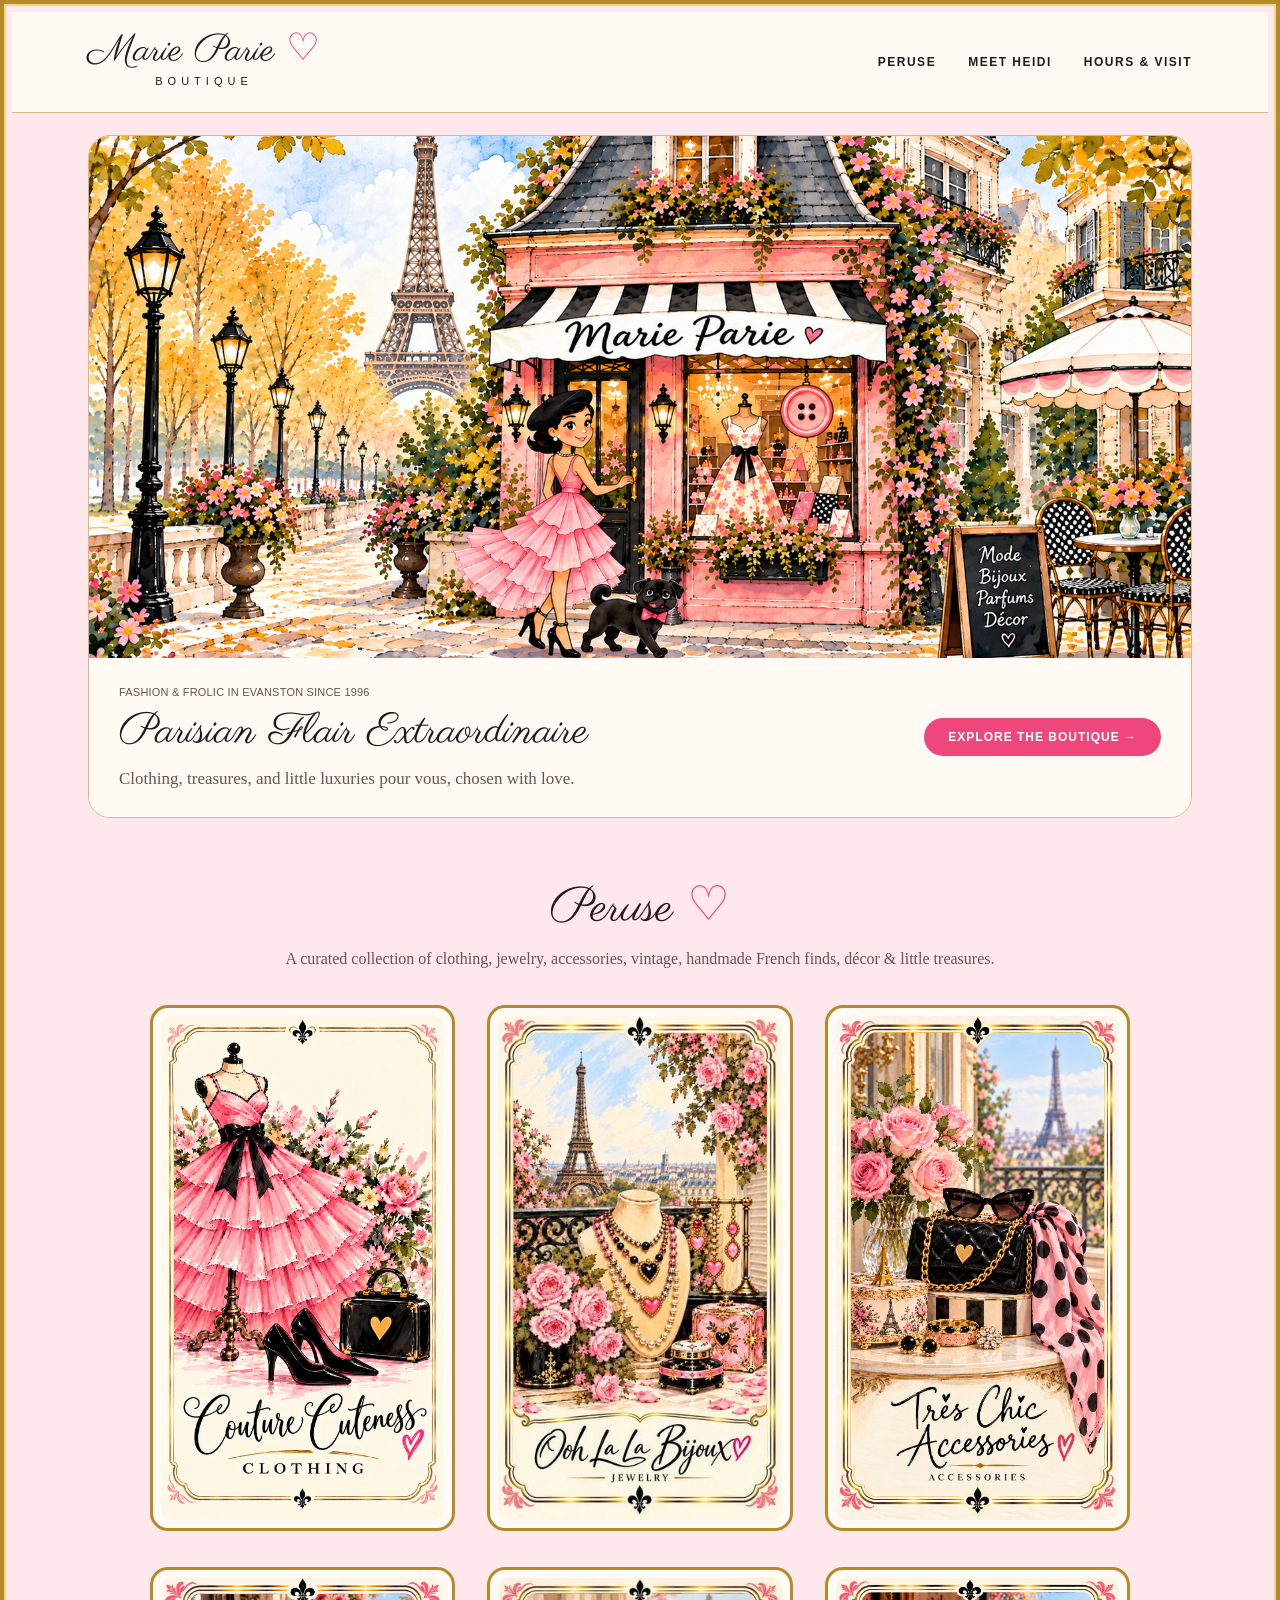
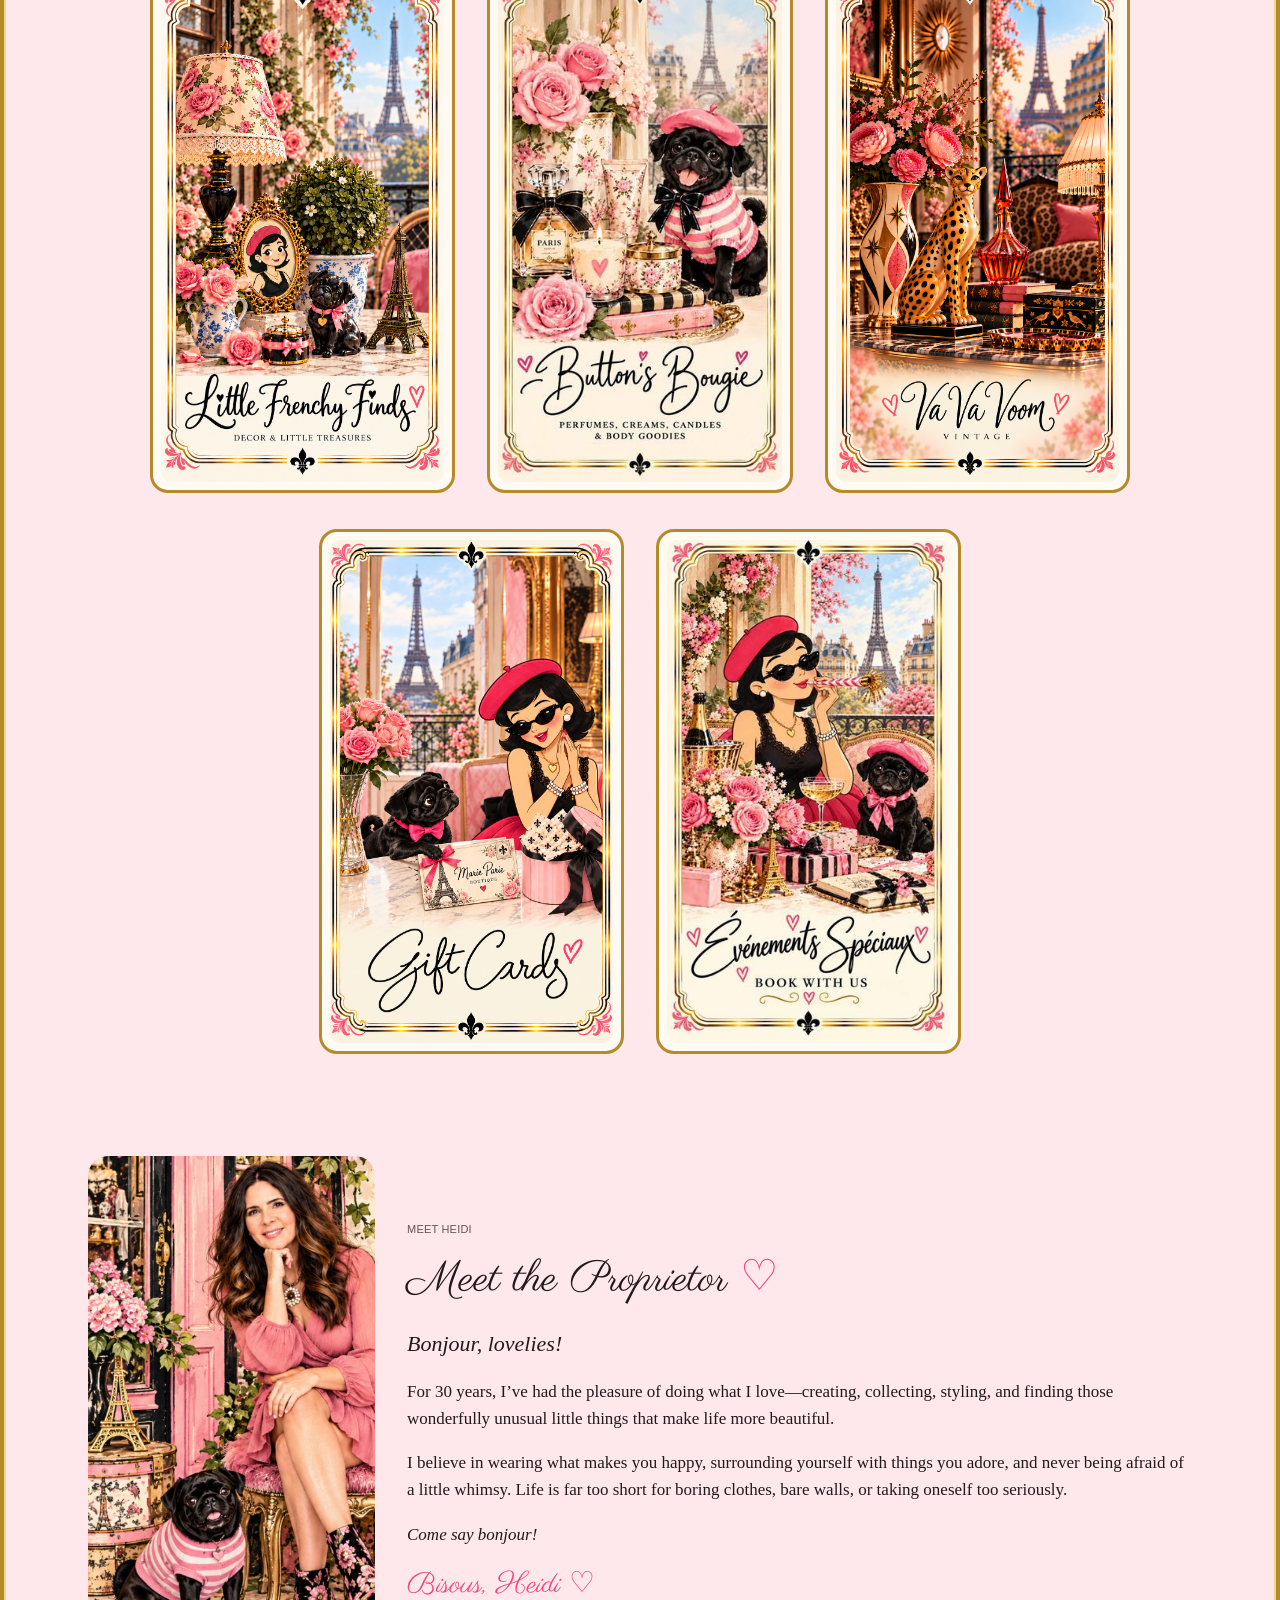
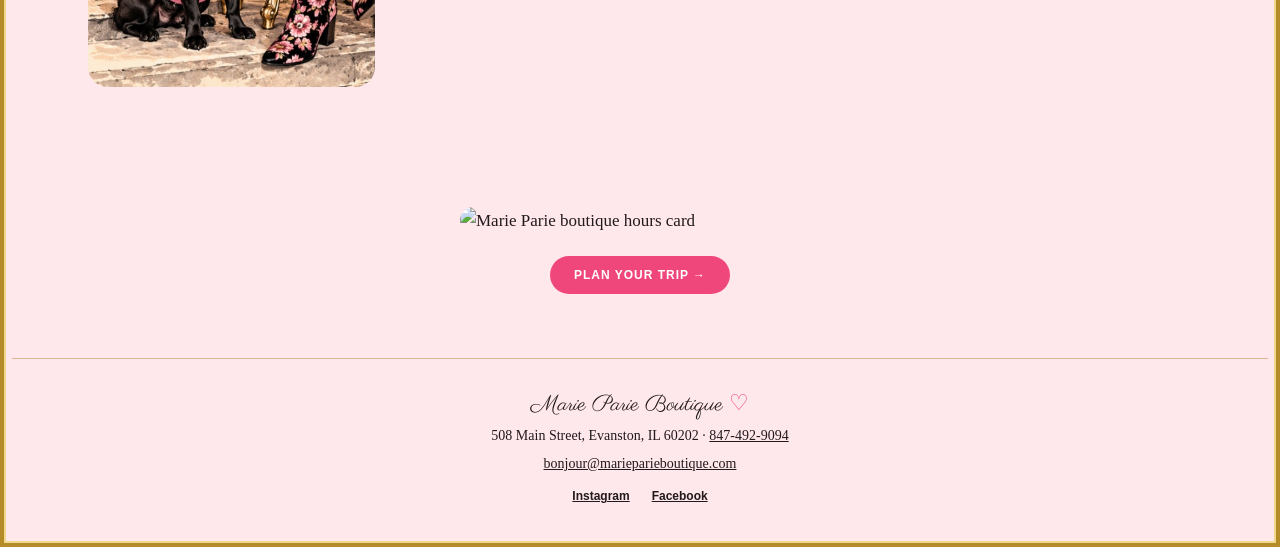
==== index.html @ 08aadff7 "Issue #9: add Plan Your Trip button below hours card" ====
<!doctype html>
<html lang="en">
<head>
<meta charset="utf-8">
<meta name="viewport" content="width=device-width, initial-scale=1">
<title>Marie Parie Boutique | Clothing, Jewelry &amp; Gifts in Evanston</title>
<meta name="description" content="Discover Parisian-inspired clothing, jewelry, vintage finds, French gifts and private gatherings at Marie Parie Boutique, 508 Main Street in Evanston, Illinois.">
<link rel="canonical" href="https://marie-parie-cefcbdbud6f0gncq.westus3-01.azurewebsites.net/">
<meta property="og:type" content="website"><meta property="og:site_name" content="Marie Parie Boutique"><meta property="og:title" content="Marie Parie Boutique | Clothing, Jewelry &amp; Gifts in Evanston"><meta property="og:description" content="Discover Parisian-inspired clothing, jewelry, vintage finds, French gifts and private gatherings at Marie Parie Boutique, 508 Main Street in Evanston, Illinois."><meta property="og:url" content="https://marie-parie-cefcbdbud6f0gncq.westus3-01.azurewebsites.net/"><meta property="og:image" content="https://marie-parie-cefcbdbud6f0gncq.westus3-01.azurewebsites.net/assets/marie-parie-social.jpg"><meta property="og:image:alt" content="Marie Parie’s pink Parisian boutique storefront"><meta name="twitter:card" content="summary_large_image"><meta name="twitter:title" content="Marie Parie Boutique | Clothing, Jewelry &amp; Gifts in Evanston"><meta name="twitter:description" content="Discover Parisian-inspired clothing, jewelry, vintage finds, French gifts and private gatherings at Marie Parie Boutique, 508 Main Street in Evanston, Illinois."><meta name="twitter:image" content="https://marie-parie-cefcbdbud6f0gncq.westus3-01.azurewebsites.net/assets/marie-parie-social.jpg"><meta name="theme-color" content="#ffe8ec">
<!-- Google tag (gtag.js) -->
<script async src="https://www.googletagmanager.com/gtag/js?id=G-XJGS2LN5LC"></script>
<script>window.dataLayer=window.dataLayer||[];function gtag(){dataLayer.push(arguments);}gtag('js',new Date());gtag('config','G-XJGS2LN5LC');</script>
<script type="application/ld+json">{"@context":"https://schema.org","@graph":[{"@type":"ClothingStore","@id":"https://marie-parie-cefcbdbud6f0gncq.westus3-01.azurewebsites.net/#boutique","name":"Marie Parie Boutique","url":"https://marie-parie-cefcbdbud6f0gncq.westus3-01.azurewebsites.net/","image":"https://marie-parie-cefcbdbud6f0gncq.westus3-01.azurewebsites.net/assets/marie-parie-social.jpg","description":"Discover Parisian-inspired clothing, jewelry, vintage finds, French gifts and private gatherings at Marie Parie Boutique, 508 Main Street in Evanston, Illinois.","telephone":"+1-847-492-9094","email":"bonjour@marieparieboutique.com","address":{"@type":"PostalAddress","streetAddress":"508 Main Street","addressLocality":"Evanston","addressRegion":"IL","postalCode":"60202","addressCountry":"US"},"openingHoursSpecification":[{"@type":"OpeningHoursSpecification","dayOfWeek":["Tuesday","Wednesday","Thursday","Friday"],"opens":"11:00","closes":"18:00"},{"@type":"OpeningHoursSpecification","dayOfWeek":["Saturday","Sunday"],"opens":"11:00","closes":"17:00"}]},{"@type":"WebSite","@id":"https://marie-parie-cefcbdbud6f0gncq.westus3-01.azurewebsites.net/#website","name":"Marie Parie Boutique","url":"https://marie-parie-cefcbdbud6f0gncq.westus3-01.azurewebsites.net/","publisher":{"@id":"https://marie-parie-cefcbdbud6f0gncq.westus3-01.azurewebsites.net/#boutique"}}]}</script>
<style>
@import url('https://fonts.googleapis.com/css2?family=Parisienne&display=swap');@font-face{font-family:Gigi;src:local('Gigi');font-display:swap}:root{--cream:#fffaf4;--pink:#ef477c;--pale:#ffe8ec;--ink:#21191b;--line:#d8b790;--gold:#b58a29}*{box-sizing:border-box}html{scroll-behavior:smooth}body{margin:0;background:var(--pale);color:var(--ink);font:17px/1.6 Georgia,serif;border:4px solid var(--gold);box-shadow:inset 0 0 0 2px #f0d78c;padding:8px}a{color:inherit}a:focus-visible,button:focus-visible{outline:3px solid #923655;outline-offset:5px}.skip{position:absolute;left:-9999px}.skip:focus{left:10px;z-index:99;background:white}.site-header{background:var(--cream);border-bottom:1px solid var(--line)}.nav{max-width:1160px;margin:auto;padding:20px 28px;display:flex;justify-content:space-between;align-items:center;gap:20px}.logo{text-decoration:none;text-align:center;line-height:1}.logo strong{font:400 38px/1 Gigi,'Parisienne','Brush Script MT',cursive}.heart{color:var(--pink)}.logo small{display:block;font:11px/2 Arial,sans-serif;letter-spacing:5px}.nav-links{display:flex;gap:32px}.nav-links a{text-decoration:none;font:700 12px/1.4 Arial,sans-serif;letter-spacing:1.5px}.nav-links a:hover{color:var(--pink)}main{max-width:1160px;margin:auto;padding:0 28px}section{scroll-margin-top:25px}.hero{margin-top:22px;position:relative;border-radius:22px;overflow:hidden;border:1px solid var(--line);background:var(--cream)}.hero-scene{position:relative}.hero-scene img{width:100%;height:auto;display:block;aspect-ratio:710/336;object-fit:cover}.hero-caption{padding:25px 30px;background:var(--cream);display:flex;align-items:center;justify-content:space-between;gap:24px}.eyebrow{font:11px/1.7 Arial,sans-serif;text-transform:uppercase;letter-spacing:.2px;color:#685350;margin:0 0 6px;white-space:nowrap}h1,h2,h3{font-family:Gigi,'Parisienne','Brush Script MT',cursive;font-style:normal;font-weight:400}.hero-caption h1{font-size:clamp(30px,3.8vw,43px);line-height:1.2;margin:0 0 6px}.hero-caption p:last-child{margin:0;color:#685350}.pill{display:inline-block;padding:10px 24px;border-radius:40px;background:var(--pink);color:#fff;text-decoration:none;font:700 12px/1.5 Arial,sans-serif;letter-spacing:1px;white-space:nowrap;border:0}.shop-section{padding:62px 0 70px}.section-title{text-align:center;margin:0 0 34px}.section-title h2{font-size:48px;line-height:1.2;margin:0 0 8px}.section-title p{margin:0;color:#685350;font-size:16px}.merchandise{display:grid;grid-template-columns:repeat(3,minmax(0,1fr));gap:36px 32px;max-width:980px;margin:0 auto}.category{position:relative;display:block;text-decoration:none;border:3px solid var(--gold);border-radius:18px;background:var(--cream);padding:8px;transition:transform .16s ease,box-shadow .16s ease;overflow:hidden}.category:hover{transform:translateY(-6px);box-shadow:0 12px 24px #4d292024}.category img{display:block;width:100%;aspect-ratio:9/16;object-fit:cover;border-radius:11px}.category .card-title{display:none}.gift-cards{background:var(--cream);border:1px solid var(--line);border-radius:20px;padding:30px 34px;margin:0 0 60px;display:flex;align-items:center;justify-content:space-between;gap:24px}.gift-cards h2{font-size:38px;line-height:1.2;margin:0 0 8px}.gift-cards p{margin:0;max-width:570px}.gift-status{display:block;font:11px/1.5 Arial,sans-serif;text-align:center;margin-top:8px;color:#685350}.proprietor{display:grid;grid-template-columns:minmax(170px,26%) minmax(0,1fr);gap:32px;align-items:center;padding:32px 0;margin:0 0 24px}.proprietor>img{width:100%;max-width:300px;border-radius:20px;justify-self:center}.proprietor h2,.hours h2{font-size:43px;line-height:1.15;margin:0 0 20px}.proprietor .greeting{font-size:22px;font-style:italic}.proprietor p{margin:0 0 17px}.signature{font:29px/1.4 Gigi,'Parisienne',cursive;color:var(--pink)}.hours{display:grid;grid-template-columns:.65fr 1.35fr;gap:45px;align-items:center;padding:64px 0}.hours-art{width:100%;max-width:300px;justify-self:center;border-radius:22px}.hour-grid{display:grid;grid-template-columns:repeat(3,1fr);gap:18px;margin:24px 0 30px}.hour-grid div{padding-right:16px;border-right:1px solid var(--line)}.hour-grid div:last-child{border:0}.hour-grid dt{font-size:15px}.hour-grid dd{margin:6px 0 0;font:italic 28px/1.2 Georgia,serif;color:#b32351}.visit-info p{margin:4px 0}.footer{border-top:1px solid var(--line);padding:32px 25px;background:var(--pale);text-align:center}.footer strong{font:400 22px/1.2 Gigi,'Parisienne',cursive}.footer p{margin:6px 0;font-size:14px}.socials{display:flex;justify-content:center;gap:22px;margin-top:14px}.socials a{font:700 12px Arial,sans-serif}.dialog{max-width:600px;width:calc(100% - 32px);border:1px solid var(--line);border-radius:20px;padding:32px;background:var(--cream);color:var(--ink)}.dialog::backdrop{background:#21191b88}.dialog img{max-width:280px;width:100%;max-height:240px;object-fit:contain;display:block;margin:auto}.close{float:right;background:transparent;border:0;font-size:24px;cursor:pointer}.dialog p{margin:15px 0}@media(max-width:800px){.merchandise{grid-template-columns:repeat(2,minmax(0,1fr));gap:26px 20px}.hero-caption{display:block}.hero-caption .pill{margin-top:18px}}@media(max-width:600px){body{font-size:16px;padding:4px}.nav{padding:18px 16px;flex-direction:column;gap:16px}.logo strong{font-size:35px}.nav-links{gap:22px}.nav-links a{font-size:10px}main{padding:0 16px}.hero{margin-top:10px}.hero-scene img{aspect-ratio:auto;object-fit:contain}.hero-caption{padding:22px 16px}.hero-caption h1{font-size:32px}.eyebrow{font-size:10px}.shop-section{padding:42px 0 48px}.section-title h2{font-size:39px}.section-title p{font-size:14px}.proprietor{grid-template-columns:1fr;gap:24px;padding:24px 0}.proprietor>img{max-width:280px}.hours{grid-template-columns:1fr;gap:24px;padding:42px 0}.hours-art{max-width:240px}.hour-grid{gap:10px}.hour-grid dt{font-size:13px}.hour-grid dd{font-size:23px}.hour-grid div{padding-right:9px}.gift-cards{display:block;padding:24px 20px;margin-bottom:40px}.gift-cards>div:last-child{margin-top:20px;text-align:left}.gift-status{text-align:left}.footer{padding:28px 16px}}@media(max-width:480px){.merchandise{grid-template-columns:1fr;gap:24px;max-width:340px}}@media(prefers-reduced-motion:reduce){html{scroll-behavior:auto}.category{transition:none}}
.merchandise-bottom{grid-column:1/-1;display:grid;grid-template-columns:repeat(2,minmax(0,1fr));gap:36px 32px;max-width:642px;margin-left:auto;margin-right:auto}@media(max-width:600px){.merchandise-bottom{gap:26px 20px;max-width:none}}@media(max-width:480px){.merchandise-bottom{grid-template-columns:1fr;gap:24px;max-width:340px}}</style></head><body>
<a class="skip" href="#main">Skip to content</a><header class="site-header"><nav class="nav" aria-label="Main navigation"><a class="logo" href="#"><strong>Marie Parie <span class="heart">♡</span></strong><small>BOUTIQUE</small></a><div class="nav-links"><a href="#shop">PERUSE</a><a href="#heidi">MEET HEIDI</a><a href="#visit">HOURS &amp; VISIT</a></div></nav></header><main id="main">
<section class="hero" aria-labelledby="hero-title"><div class="hero-scene"><img src="assets/hero-storefront.png" alt="Pink Parisian storefront framed by flowers, with a striped awning, Eiffel Tower, and Marie Parie walking Button"></div><div class="hero-caption"><div><p class="eyebrow">Fashion &amp; Frolic in Evanston since 1996</p><h1 id="hero-title">Parisian Flair Extraordinaire</h1><p>Clothing, treasures, and little luxuries pour vous, chosen with love.</p></div><a class="pill" href="#shop">EXPLORE THE BOUTIQUE →</a></div></section>
<section id="shop" class="shop-section"><div class="section-title"><h2>Peruse <span class="heart">♡</span></h2><p>A curated collection of clothing, jewelry, accessories, vintage, handmade French finds, décor &amp; little treasures.</p></div><div class="merchandise">
<a class="category" href="#category-clothing" data-category="clothing"><div class="card-title"><h3>Couture Cuteness</h3><p>Clothing</p></div><img src="assets/peruse-couture-cuteness.png" alt="Couture Cuteness — clothing"></a>
<a class="category" href="#category-jewelry" data-category="jewelry"><div class="card-title"><h3>Ooh La La Bijoux</h3><p>Jewelry</p></div><img src="assets/peruse-ooh-la-la-bijoux-new.jpg" alt="Ooh La La Bijoux — jewelry"></a>
<a class="category" href="#category-accessories" data-category="accessories"><div class="card-title"><h3>Très Chic Accessories</h3><p>Accessories</p></div><img src="assets/peruse-tres-chic-accessories.png" alt="Très Chic Accessories"></a>
<a class="category" href="#category-treasures" data-category="treasures"><div class="card-title"><h3>Little Frenchy Finds</h3><p>Décor &amp; Little Treasures</p></div><img src="assets/peruse-little-frenchy-finds.png" alt="Little Frenchy Finds — décor and little treasures"></a>
<a class="category" href="#category-france" data-category="france"><div class="card-title"><h3>Parisian Pleasures</h3><p>Handmade + Made in France</p></div><img src="assets/peruse-buttons-bougie.jpg" alt="Parisian Pleasures — handmade and Made in France"></a>
<a class="category" href="#category-vintage" data-category="vintage"><div class="card-title"><h3>Va Va Voom</h3><p>Vintage</p></div><img src="assets/peruse-va-va-voom.png" alt="Va Va Voom — vintage"></a>
<div class="merchandise-row merchandise-bottom">
<a class="category" href="#gift-cards"><div class="card-title"><h3>Gift Cards</h3><p>A little Paris, beautifully gifted</p></div><img src="assets/giftcards.png" alt="Marie Parie gift cards"></a>
<a class="category" href="#visit"><div class="card-title"><h3>Événements Spéciaux</h3><p>Special Events</p></div><img src="assets/peruse-evenements-speciaux.jpg" alt="Special events at Marie Parie"></a>
</div>
</div></section>
<section id="heidi" class="proprietor"><img src="assets/heidi-and-button.jpg" alt="Heidi in a pink dress with Button the black pug outside the boutique"><div><p class="eyebrow">Meet Heidi</p><h2>Meet the Proprietor <span class="heart">♡</span></h2><p class="greeting">Bonjour, lovelies!</p><p>For 30 years, I’ve had the pleasure of doing what I love—creating, collecting, styling, and finding those wonderfully unusual little things that make life more beautiful.</p><p>I believe in wearing what makes you happy, surrounding yourself with things you adore, and never being afraid of a little whimsy. Life is far too short for boring clothes, bare walls, or taking oneself too seriously.</p><p><em>Come say bonjour!</em></p><p class="signature">Bisous, Heidi ♡</p></div></section>
<section id="visit" class="hours" style="display:flex;flex-direction:column;justify-content:center;align-items:center;gap:22px"><img class="hours-art" style="max-width:360px" src="https://github.com/user-attachments/assets/9dfb5991-bdff-45d2-a186-61f02ec43601" alt="Marie Parie boutique hours card"><a class="pill" href="https://www.google.com/maps/search/?api=1&query=508+Main+Street+Evanston+IL+60202" target="_blank" rel="noopener">PLAN YOUR TRIP →</a></section></main>
<footer class="footer"><strong>Marie Parie Boutique <span class="heart">♡</span></strong><p>508 Main Street, Evanston, IL 60202 · <a href="tel:+18474929094">847-492-9094</a></p><p><a href="mailto:bonjour@marieparieboutique.com">bonjour@marieparieboutique.com</a></p><div class="socials"><a href="https://www.instagram.com/marie_parie_boutique/" target="_blank" rel="noopener">Instagram</a><a href="https://www.facebook.com/marieparieboutique" target="_blank" rel="noopener">Facebook</a></div></footer>
<dialog class="dialog" id="category-dialog"><button class="close" aria-label="Close category">×</button><h2 id="dialog-title"></h2><img id="dialog-image" alt=""><p id="dialog-description"></p><p>Visit the boutique to discover the latest finds, or get in touch to ask about this collection.</p><a class="pill" href="mailto:bonjour@marieparieboutique.com">ASK ABOUT THIS COLLECTION</a></dialog>
<script>const categories=[["clothing","Couture Cuteness","Clothing"],["jewelry","Ooh La La Bijoux","Jewelry"],["accessories","Très Chic Accessories","Accessories"],["vintage","Va Va Voom","Vintage"],["france","Parisian Pleasures","Handmade + Made in France"],["treasures","Little Frenchy Finds","Décor & Little Treasures"]];const dialog=document.querySelector('#category-dialog');document.querySelectorAll('[data-category]').forEach(a=>a.addEventListener('click',e=>{e.preventDefault();const item=categories.find(x=>x[0]===a.dataset.category);document.querySelector('#dialog-title').textContent=item[1];document.querySelector('#dialog-description').textContent=item[2];document.querySelector('#dialog-image').src=a.querySelector('img').src;dialog.showModal()}));document.querySelectorAll('.dialog .close').forEach(b=>b.addEventListener('click',()=>b.closest('dialog').close()));document.querySelectorAll('dialog').forEach(d=>d.addEventListener('click',e=>{if(e.target===d){const r=d.getBoundingClientRect();if(e.clientX<r.left||e.clientX>r.right||e.clientY<r.top||e.clientY>r.bottom)d.close()}}));</script></body></html>
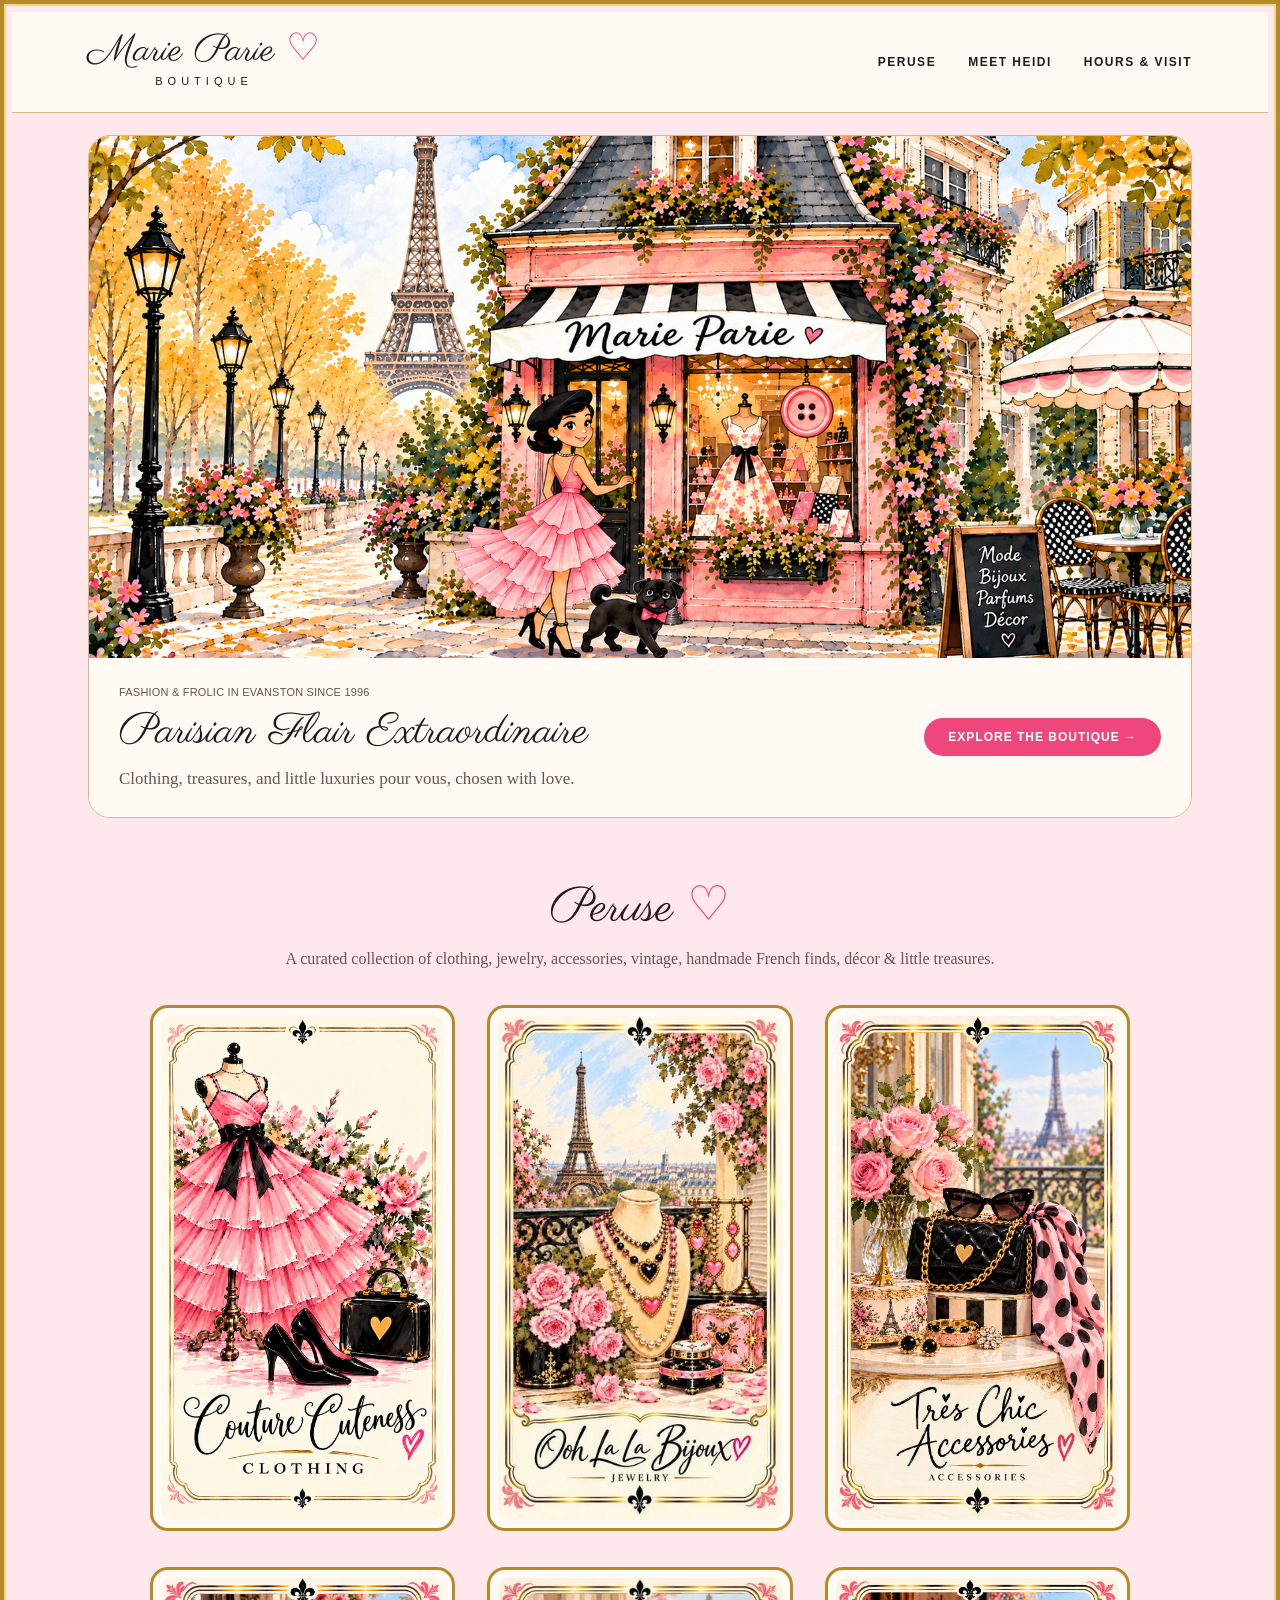
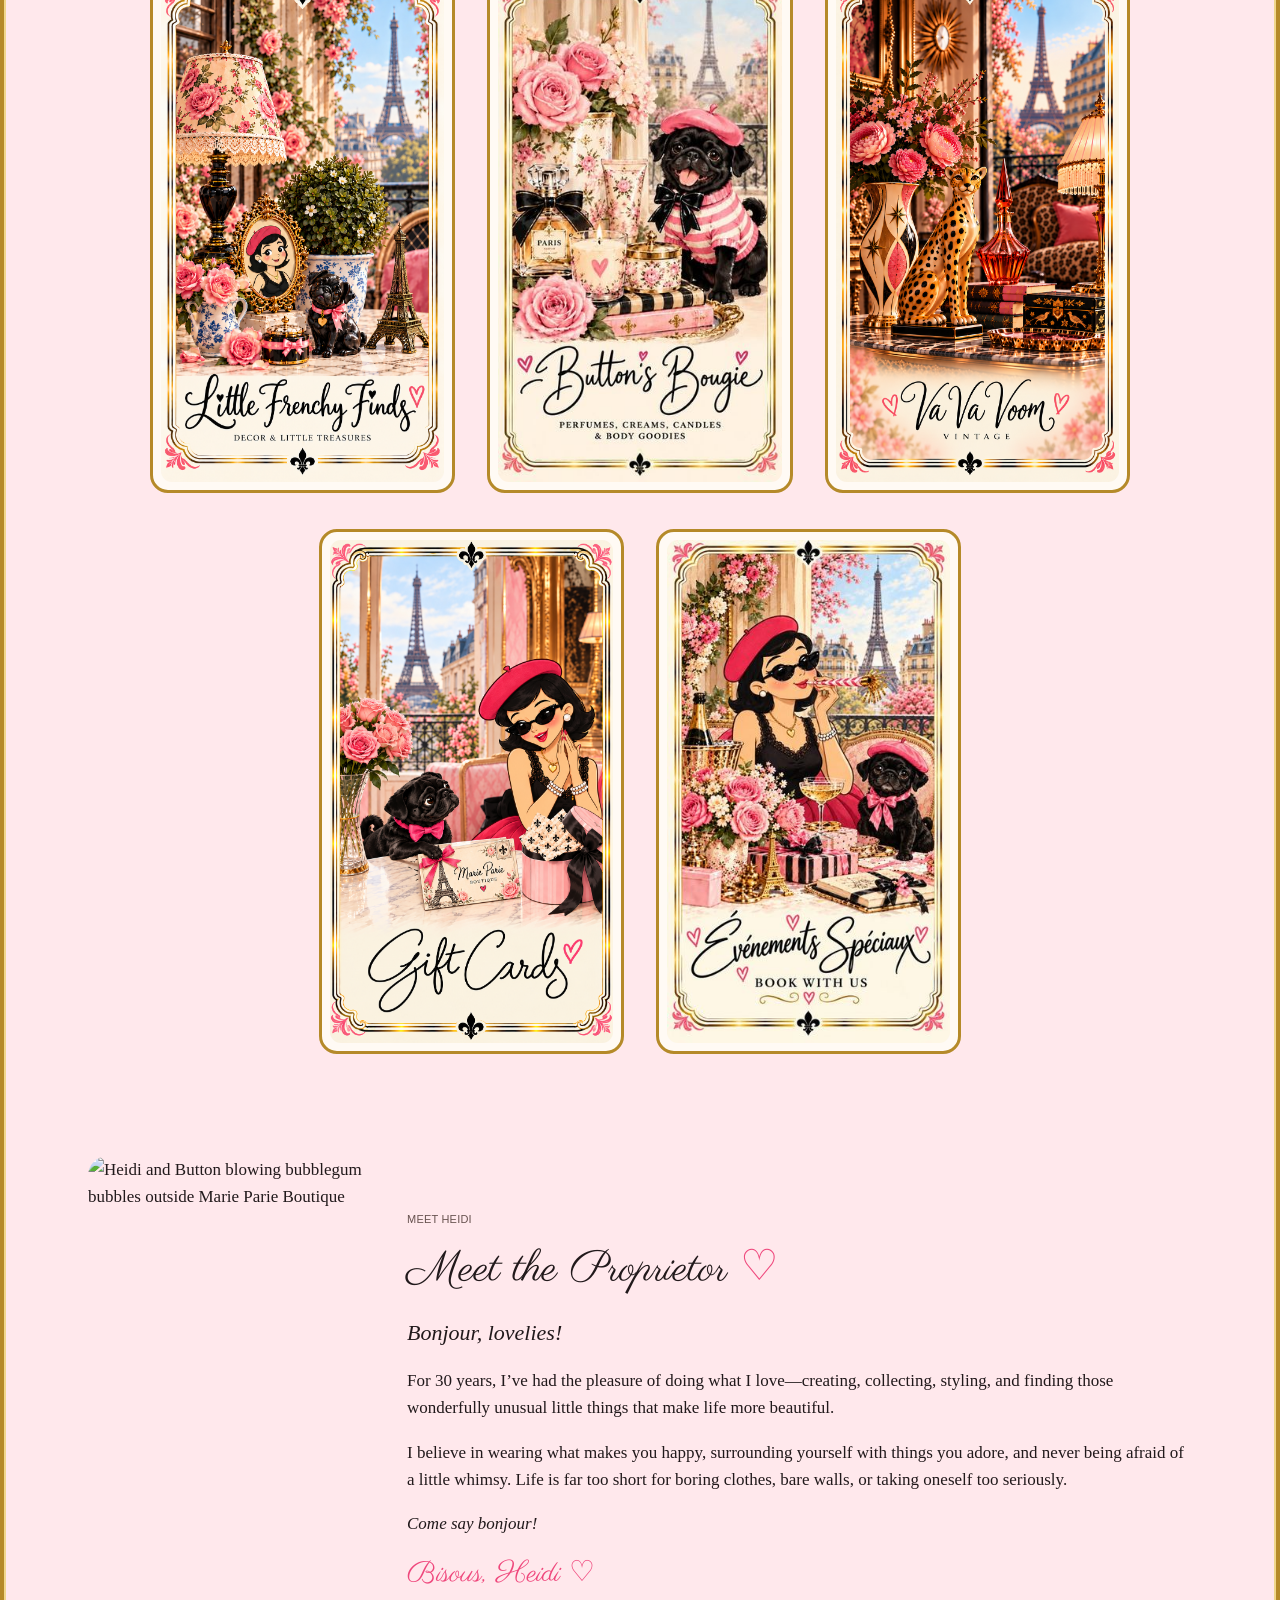
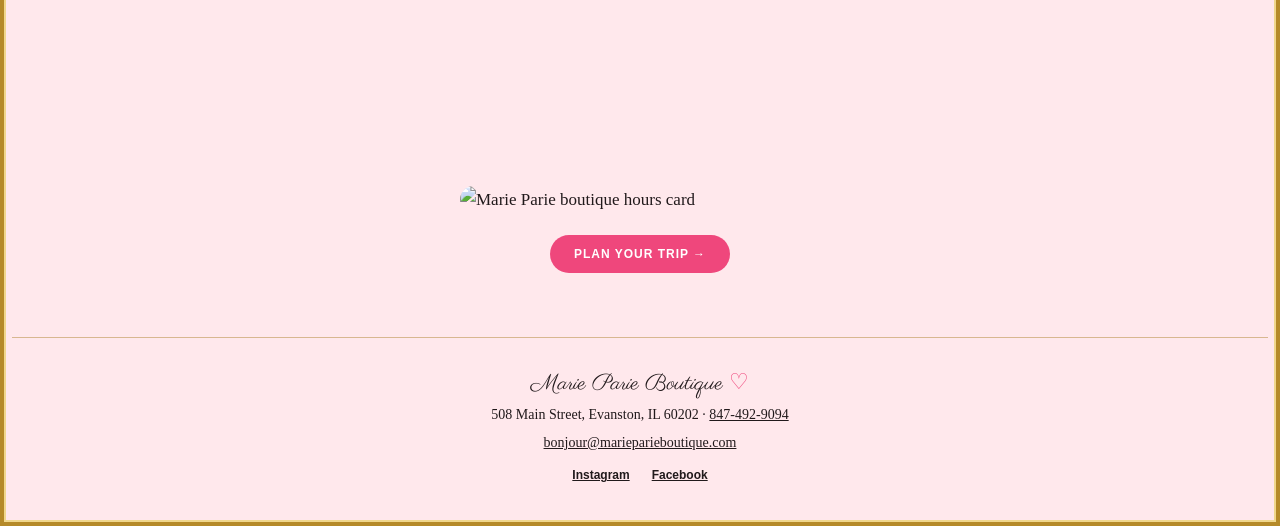
==== commit 2aa01876: "Issue #10: use 9:16 bubblegum image on staging" ====
--- a/index.html
+++ b/index.html
@@ -12,7 +12,7 @@
 <script>window.dataLayer=window.dataLayer||[];function gtag(){dataLayer.push(arguments);}gtag('js',new Date());gtag('config','G-XJGS2LN5LC');</script>
 <script type="application/ld+json">{"@context":"https://schema.org","@graph":[{"@type":"ClothingStore","@id":"https://marie-parie-cefcbdbud6f0gncq.westus3-01.azurewebsites.net/#boutique","name":"Marie Parie Boutique","url":"https://marie-parie-cefcbdbud6f0gncq.westus3-01.azurewebsites.net/","image":"https://marie-parie-cefcbdbud6f0gncq.westus3-01.azurewebsites.net/assets/marie-parie-social.jpg","description":"Discover Parisian-inspired clothing, jewelry, vintage finds, French gifts and private gatherings at Marie Parie Boutique, 508 Main Street in Evanston, Illinois.","telephone":"+1-847-492-9094","email":"bonjour@marieparieboutique.com","address":{"@type":"PostalAddress","streetAddress":"508 Main Street","addressLocality":"Evanston","addressRegion":"IL","postalCode":"60202","addressCountry":"US"},"openingHoursSpecification":[{"@type":"OpeningHoursSpecification","dayOfWeek":["Tuesday","Wednesday","Thursday","Friday"],"opens":"11:00","closes":"18:00"},{"@type":"OpeningHoursSpecification","dayOfWeek":["Saturday","Sunday"],"opens":"11:00","closes":"17:00"}]},{"@type":"WebSite","@id":"https://marie-parie-cefcbdbud6f0gncq.westus3-01.azurewebsites.net/#website","name":"Marie Parie Boutique","url":"https://marie-parie-cefcbdbud6f0gncq.westus3-01.azurewebsites.net/","publisher":{"@id":"https://marie-parie-cefcbdbud6f0gncq.westus3-01.azurewebsites.net/#boutique"}}]}</script>
 <style>
-@import url('https://fonts.googleapis.com/css2?family=Parisienne&display=swap');@font-face{font-family:Gigi;src:local('Gigi');font-display:swap}:root{--cream:#fffaf4;--pink:#ef477c;--pale:#ffe8ec;--ink:#21191b;--line:#d8b790;--gold:#b58a29}*{box-sizing:border-box}html{scroll-behavior:smooth}body{margin:0;background:var(--pale);color:var(--ink);font:17px/1.6 Georgia,serif;border:4px solid var(--gold);box-shadow:inset 0 0 0 2px #f0d78c;padding:8px}a{color:inherit}a:focus-visible,button:focus-visible{outline:3px solid #923655;outline-offset:5px}.skip{position:absolute;left:-9999px}.skip:focus{left:10px;z-index:99;background:white}.site-header{background:var(--cream);border-bottom:1px solid var(--line)}.nav{max-width:1160px;margin:auto;padding:20px 28px;display:flex;justify-content:space-between;align-items:center;gap:20px}.logo{text-decoration:none;text-align:center;line-height:1}.logo strong{font:400 38px/1 Gigi,'Parisienne','Brush Script MT',cursive}.heart{color:var(--pink)}.logo small{display:block;font:11px/2 Arial,sans-serif;letter-spacing:5px}.nav-links{display:flex;gap:32px}.nav-links a{text-decoration:none;font:700 12px/1.4 Arial,sans-serif;letter-spacing:1.5px}.nav-links a:hover{color:var(--pink)}main{max-width:1160px;margin:auto;padding:0 28px}section{scroll-margin-top:25px}.hero{margin-top:22px;position:relative;border-radius:22px;overflow:hidden;border:1px solid var(--line);background:var(--cream)}.hero-scene{position:relative}.hero-scene img{width:100%;height:auto;display:block;aspect-ratio:710/336;object-fit:cover}.hero-caption{padding:25px 30px;background:var(--cream);display:flex;align-items:center;justify-content:space-between;gap:24px}.eyebrow{font:11px/1.7 Arial,sans-serif;text-transform:uppercase;letter-spacing:.2px;color:#685350;margin:0 0 6px;white-space:nowrap}h1,h2,h3{font-family:Gigi,'Parisienne','Brush Script MT',cursive;font-style:normal;font-weight:400}.hero-caption h1{font-size:clamp(30px,3.8vw,43px);line-height:1.2;margin:0 0 6px}.hero-caption p:last-child{margin:0;color:#685350}.pill{display:inline-block;padding:10px 24px;border-radius:40px;background:var(--pink);color:#fff;text-decoration:none;font:700 12px/1.5 Arial,sans-serif;letter-spacing:1px;white-space:nowrap;border:0}.shop-section{padding:62px 0 70px}.section-title{text-align:center;margin:0 0 34px}.section-title h2{font-size:48px;line-height:1.2;margin:0 0 8px}.section-title p{margin:0;color:#685350;font-size:16px}.merchandise{display:grid;grid-template-columns:repeat(3,minmax(0,1fr));gap:36px 32px;max-width:980px;margin:0 auto}.category{position:relative;display:block;text-decoration:none;border:3px solid var(--gold);border-radius:18px;background:var(--cream);padding:8px;transition:transform .16s ease,box-shadow .16s ease;overflow:hidden}.category:hover{transform:translateY(-6px);box-shadow:0 12px 24px #4d292024}.category img{display:block;width:100%;aspect-ratio:9/16;object-fit:cover;border-radius:11px}.category .card-title{display:none}.gift-cards{background:var(--cream);border:1px solid var(--line);border-radius:20px;padding:30px 34px;margin:0 0 60px;display:flex;align-items:center;justify-content:space-between;gap:24px}.gift-cards h2{font-size:38px;line-height:1.2;margin:0 0 8px}.gift-cards p{margin:0;max-width:570px}.gift-status{display:block;font:11px/1.5 Arial,sans-serif;text-align:center;margin-top:8px;color:#685350}.proprietor{display:grid;grid-template-columns:minmax(170px,26%) minmax(0,1fr);gap:32px;align-items:center;padding:32px 0;margin:0 0 24px}.proprietor>img{width:100%;max-width:300px;border-radius:20px;justify-self:center}.proprietor h2,.hours h2{font-size:43px;line-height:1.15;margin:0 0 20px}.proprietor .greeting{font-size:22px;font-style:italic}.proprietor p{margin:0 0 17px}.signature{font:29px/1.4 Gigi,'Parisienne',cursive;color:var(--pink)}.hours{display:grid;grid-template-columns:.65fr 1.35fr;gap:45px;align-items:center;padding:64px 0}.hours-art{width:100%;max-width:300px;justify-self:center;border-radius:22px}.hour-grid{display:grid;grid-template-columns:repeat(3,1fr);gap:18px;margin:24px 0 30px}.hour-grid div{padding-right:16px;border-right:1px solid var(--line)}.hour-grid div:last-child{border:0}.hour-grid dt{font-size:15px}.hour-grid dd{margin:6px 0 0;font:italic 28px/1.2 Georgia,serif;color:#b32351}.visit-info p{margin:4px 0}.footer{border-top:1px solid var(--line);padding:32px 25px;background:var(--pale);text-align:center}.footer strong{font:400 22px/1.2 Gigi,'Parisienne',cursive}.footer p{margin:6px 0;font-size:14px}.socials{display:flex;justify-content:center;gap:22px;margin-top:14px}.socials a{font:700 12px Arial,sans-serif}.dialog{max-width:600px;width:calc(100% - 32px);border:1px solid var(--line);border-radius:20px;padding:32px;background:var(--cream);color:var(--ink)}.dialog::backdrop{background:#21191b88}.dialog img{max-width:280px;width:100%;max-height:240px;object-fit:contain;display:block;margin:auto}.close{float:right;background:transparent;border:0;font-size:24px;cursor:pointer}.dialog p{margin:15px 0}@media(max-width:800px){.merchandise{grid-template-columns:repeat(2,minmax(0,1fr));gap:26px 20px}.hero-caption{display:block}.hero-caption .pill{margin-top:18px}}@media(max-width:600px){body{font-size:16px;padding:4px}.nav{padding:18px 16px;flex-direction:column;gap:16px}.logo strong{font-size:35px}.nav-links{gap:22px}.nav-links a{font-size:10px}main{padding:0 16px}.hero{margin-top:10px}.hero-scene img{aspect-ratio:auto;object-fit:contain}.hero-caption{padding:22px 16px}.hero-caption h1{font-size:32px}.eyebrow{font-size:10px}.shop-section{padding:42px 0 48px}.section-title h2{font-size:39px}.section-title p{font-size:14px}.proprietor{grid-template-columns:1fr;gap:24px;padding:24px 0}.proprietor>img{max-width:280px}.hours{grid-template-columns:1fr;gap:24px;padding:42px 0}.hours-art{max-width:240px}.hour-grid{gap:10px}.hour-grid dt{font-size:13px}.hour-grid dd{font-size:23px}.hour-grid div{padding-right:9px}.gift-cards{display:block;padding:24px 20px;margin-bottom:40px}.gift-cards>div:last-child{margin-top:20px;text-align:left}.gift-status{text-align:left}.footer{padding:28px 16px}}@media(max-width:480px){.merchandise{grid-template-columns:1fr;gap:24px;max-width:340px}}@media(prefers-reduced-motion:reduce){html{scroll-behavior:auto}.category{transition:none}}
+@import url('https://fonts.googleapis.com/css2?family=Parisienne&display=swap');@font-face{font-family:Gigi;src:local('Gigi');font-display:swap}:root{--cream:#fffaf4;--pink:#ef477c;--pale:#ffe8ec;--ink:#21191b;--line:#d8b790;--gold:#b58a29}*{box-sizing:border-box}html{scroll-behavior:smooth}body{margin:0;background:var(--pale);color:var(--ink);font:17px/1.6 Georgia,serif;border:4px solid var(--gold);box-shadow:inset 0 0 0 2px #f0d78c;padding:8px}a{color:inherit}a:focus-visible,button:focus-visible{outline:3px solid #923655;outline-offset:5px}.skip{position:absolute;left:-9999px}.skip:focus{left:10px;z-index:99;background:white}.site-header{background:var(--cream);border-bottom:1px solid var(--line)}.nav{max-width:1160px;margin:auto;padding:20px 28px;display:flex;justify-content:space-between;align-items:center;gap:20px}.logo{text-decoration:none;text-align:center;line-height:1}.logo strong{font:400 38px/1 Gigi,'Parisienne','Brush Script MT',cursive}.heart{color:var(--pink)}.logo small{display:block;font:11px/2 Arial,sans-serif;letter-spacing:5px}.nav-links{display:flex;gap:32px}.nav-links a{text-decoration:none;font:700 12px/1.4 Arial,sans-serif;letter-spacing:1.5px}.nav-links a:hover{color:var(--pink)}main{max-width:1160px;margin:auto;padding:0 28px}section{scroll-margin-top:25px}.hero{margin-top:22px;position:relative;border-radius:22px;overflow:hidden;border:1px solid var(--line);background:var(--cream)}.hero-scene{position:relative}.hero-scene img{width:100%;height:auto;display:block;aspect-ratio:710/336;object-fit:cover}.hero-caption{padding:25px 30px;background:var(--cream);display:flex;align-items:center;justify-content:space-between;gap:24px}.eyebrow{font:11px/1.7 Arial,sans-serif;text-transform:uppercase;letter-spacing:.2px;color:#685350;margin:0 0 6px;white-space:nowrap}h1,h2,h3{font-family:Gigi,'Parisienne','Brush Script MT',cursive;font-style:normal;font-weight:400}.hero-caption h1{font-size:clamp(30px,3.8vw,43px);line-height:1.2;margin:0 0 6px}.hero-caption p:last-child{margin:0;color:#685350}.pill{display:inline-block;padding:10px 24px;border-radius:40px;background:var(--pink);color:#fff;text-decoration:none;font:700 12px/1.5 Arial,sans-serif;letter-spacing:1px;white-space:nowrap;border:0}.shop-section{padding:62px 0 70px}.section-title{text-align:center;margin:0 0 34px}.section-title h2{font-size:48px;line-height:1.2;margin:0 0 8px}.section-title p{margin:0;color:#685350;font-size:16px}.merchandise{display:grid;grid-template-columns:repeat(3,minmax(0,1fr));gap:36px 32px;max-width:980px;margin:0 auto}.category{position:relative;display:block;text-decoration:none;border:3px solid var(--gold);border-radius:18px;background:var(--cream);padding:8px;transition:transform .16s ease,box-shadow .16s ease;overflow:hidden}.category:hover{transform:translateY(-6px);box-shadow:0 12px 24px #4d292024}.category img{display:block;width:100%;aspect-ratio:9/16;object-fit:cover;border-radius:11px}.category .card-title{display:none}.gift-cards{background:var(--cream);border:1px solid var(--line);border-radius:20px;padding:30px 34px;margin:0 0 60px;display:flex;align-items:center;justify-content:space-between;gap:24px}.gift-cards h2{font-size:38px;line-height:1.2;margin:0 0 8px}.gift-cards p{margin:0;max-width:570px}.gift-status{display:block;font:11px/1.5 Arial,sans-serif;text-align:center;margin-top:8px;color:#685350}.proprietor{display:grid;grid-template-columns:minmax(170px,26%) minmax(0,1fr);gap:32px;align-items:center;padding:32px 0;margin:0 0 24px}.proprietor>img{width:100%;max-width:300px;aspect-ratio:9/16;object-fit:cover;object-position:center;border-radius:20px;justify-self:center}.proprietor h2,.hours h2{font-size:43px;line-height:1.15;margin:0 0 20px}.proprietor .greeting{font-size:22px;font-style:italic}.proprietor p{margin:0 0 17px}.signature{font:29px/1.4 Gigi,'Parisienne',cursive;color:var(--pink)}.hours{display:grid;grid-template-columns:.65fr 1.35fr;gap:45px;align-items:center;padding:64px 0}.hours-art{width:100%;max-width:300px;justify-self:center;border-radius:22px}.hour-grid{display:grid;grid-template-columns:repeat(3,1fr);gap:18px;margin:24px 0 30px}.hour-grid div{padding-right:16px;border-right:1px solid var(--line)}.hour-grid div:last-child{border:0}.hour-grid dt{font-size:15px}.hour-grid dd{margin:6px 0 0;font:italic 28px/1.2 Georgia,serif;color:#b32351}.visit-info p{margin:4px 0}.footer{border-top:1px solid var(--line);padding:32px 25px;background:var(--pale);text-align:center}.footer strong{font:400 22px/1.2 Gigi,'Parisienne',cursive}.footer p{margin:6px 0;font-size:14px}.socials{display:flex;justify-content:center;gap:22px;margin-top:14px}.socials a{font:700 12px Arial,sans-serif}.dialog{max-width:600px;width:calc(100% - 32px);border:1px solid var(--line);border-radius:20px;padding:32px;background:var(--cream);color:var(--ink)}.dialog::backdrop{background:#21191b88}.dialog img{max-width:280px;width:100%;max-height:240px;object-fit:contain;display:block;margin:auto}.close{float:right;background:transparent;border:0;font-size:24px;cursor:pointer}.dialog p{margin:15px 0}@media(max-width:800px){.merchandise{grid-template-columns:repeat(2,minmax(0,1fr));gap:26px 20px}.hero-caption{display:block}.hero-caption .pill{margin-top:18px}}@media(max-width:600px){body{font-size:16px;padding:4px}.nav{padding:18px 16px;flex-direction:column;gap:16px}.logo strong{font-size:35px}.nav-links{gap:22px}.nav-links a{font-size:10px}main{padding:0 16px}.hero{margin-top:10px}.hero-scene img{aspect-ratio:auto;object-fit:contain}.hero-caption{padding:22px 16px}.hero-caption h1{font-size:32px}.eyebrow{font-size:10px}.shop-section{padding:42px 0 48px}.section-title h2{font-size:39px}.section-title p{font-size:14px}.proprietor{grid-template-columns:1fr;gap:24px;padding:24px 0}.proprietor>img{max-width:280px}.hours{grid-template-columns:1fr;gap:24px;padding:42px 0}.hours-art{max-width:240px}.hour-grid{gap:10px}.hour-grid dt{font-size:13px}.hour-grid dd{font-size:23px}.hour-grid div{padding-right:9px}.gift-cards{display:block;padding:24px 20px;margin-bottom:40px}.gift-cards>div:last-child{margin-top:20px;text-align:left}.gift-status{text-align:left}.footer{padding:28px 16px}}@media(max-width:480px){.merchandise{grid-template-columns:1fr;gap:24px;max-width:340px}}@media(prefers-reduced-motion:reduce){html{scroll-behavior:auto}.category{transition:none}}
 .merchandise-bottom{grid-column:1/-1;display:grid;grid-template-columns:repeat(2,minmax(0,1fr));gap:36px 32px;max-width:642px;margin-left:auto;margin-right:auto}@media(max-width:600px){.merchandise-bottom{gap:26px 20px;max-width:none}}@media(max-width:480px){.merchandise-bottom{grid-template-columns:1fr;gap:24px;max-width:340px}}</style></head><body>
 <a class="skip" href="#main">Skip to content</a><header class="site-header"><nav class="nav" aria-label="Main navigation"><a class="logo" href="#"><strong>Marie Parie <span class="heart">♡</span></strong><small>BOUTIQUE</small></a><div class="nav-links"><a href="#shop">PERUSE</a><a href="#heidi">MEET HEIDI</a><a href="#visit">HOURS &amp; VISIT</a></div></nav></header><main id="main">
 <section class="hero" aria-labelledby="hero-title"><div class="hero-scene"><img src="assets/hero-storefront.png" alt="Pink Parisian storefront framed by flowers, with a striped awning, Eiffel Tower, and Marie Parie walking Button"></div><div class="hero-caption"><div><p class="eyebrow">Fashion &amp; Frolic in Evanston since 1996</p><h1 id="hero-title">Parisian Flair Extraordinaire</h1><p>Clothing, treasures, and little luxuries pour vous, chosen with love.</p></div><a class="pill" href="#shop">EXPLORE THE BOUTIQUE →</a></div></section>
@@ -28,7 +28,7 @@
 <a class="category" href="#visit"><div class="card-title"><h3>Événements Spéciaux</h3><p>Special Events</p></div><img src="assets/peruse-evenements-speciaux.jpg" alt="Special events at Marie Parie"></a>
 </div>
 </div></section>
-<section id="heidi" class="proprietor"><img src="assets/heidi-and-button.jpg" alt="Heidi in a pink dress with Button the black pug outside the boutique"><div><p class="eyebrow">Meet Heidi</p><h2>Meet the Proprietor <span class="heart">♡</span></h2><p class="greeting">Bonjour, lovelies!</p><p>For 30 years, I’ve had the pleasure of doing what I love—creating, collecting, styling, and finding those wonderfully unusual little things that make life more beautiful.</p><p>I believe in wearing what makes you happy, surrounding yourself with things you adore, and never being afraid of a little whimsy. Life is far too short for boring clothes, bare walls, or taking oneself too seriously.</p><p><em>Come say bonjour!</em></p><p class="signature">Bisous, Heidi ♡</p></div></section>
+<section id="heidi" class="proprietor"><img src="https://github.com/user-attachments/assets/e7a89335-73bc-4085-89ff-6c4ffc5ed7c5" alt="Heidi and Button blowing bubblegum bubbles outside Marie Parie Boutique"><div><p class="eyebrow">Meet Heidi</p><h2>Meet the Proprietor <span class="heart">♡</span></h2><p class="greeting">Bonjour, lovelies!</p><p>For 30 years, I’ve had the pleasure of doing what I love—creating, collecting, styling, and finding those wonderfully unusual little things that make life more beautiful.</p><p>I believe in wearing what makes you happy, surrounding yourself with things you adore, and never being afraid of a little whimsy. Life is far too short for boring clothes, bare walls, or taking oneself too seriously.</p><p><em>Come say bonjour!</em></p><p class="signature">Bisous, Heidi ♡</p></div></section>
 <section id="visit" class="hours" style="display:flex;flex-direction:column;justify-content:center;align-items:center;gap:22px"><img class="hours-art" style="max-width:360px" src="https://github.com/user-attachments/assets/9dfb5991-bdff-45d2-a186-61f02ec43601" alt="Marie Parie boutique hours card"><a class="pill" href="https://www.google.com/maps/search/?api=1&query=508+Main+Street+Evanston+IL+60202" target="_blank" rel="noopener">PLAN YOUR TRIP →</a></section></main>
 <footer class="footer"><strong>Marie Parie Boutique <span class="heart">♡</span></strong><p>508 Main Street, Evanston, IL 60202 · <a href="tel:+18474929094">847-492-9094</a></p><p><a href="mailto:bonjour@marieparieboutique.com">bonjour@marieparieboutique.com</a></p><div class="socials"><a href="https://www.instagram.com/marie_parie_boutique/" target="_blank" rel="noopener">Instagram</a><a href="https://www.facebook.com/marieparieboutique" target="_blank" rel="noopener">Facebook</a></div></footer>
 <dialog class="dialog" id="category-dialog"><button class="close" aria-label="Close category">×</button><h2 id="dialog-title"></h2><img id="dialog-image" alt=""><p id="dialog-description"></p><p>Visit the boutique to discover the latest finds, or get in touch to ask about this collection.</p><a class="pill" href="mailto:bonjour@marieparieboutique.com">ASK ABOUT THIS COLLECTION</a></dialog>
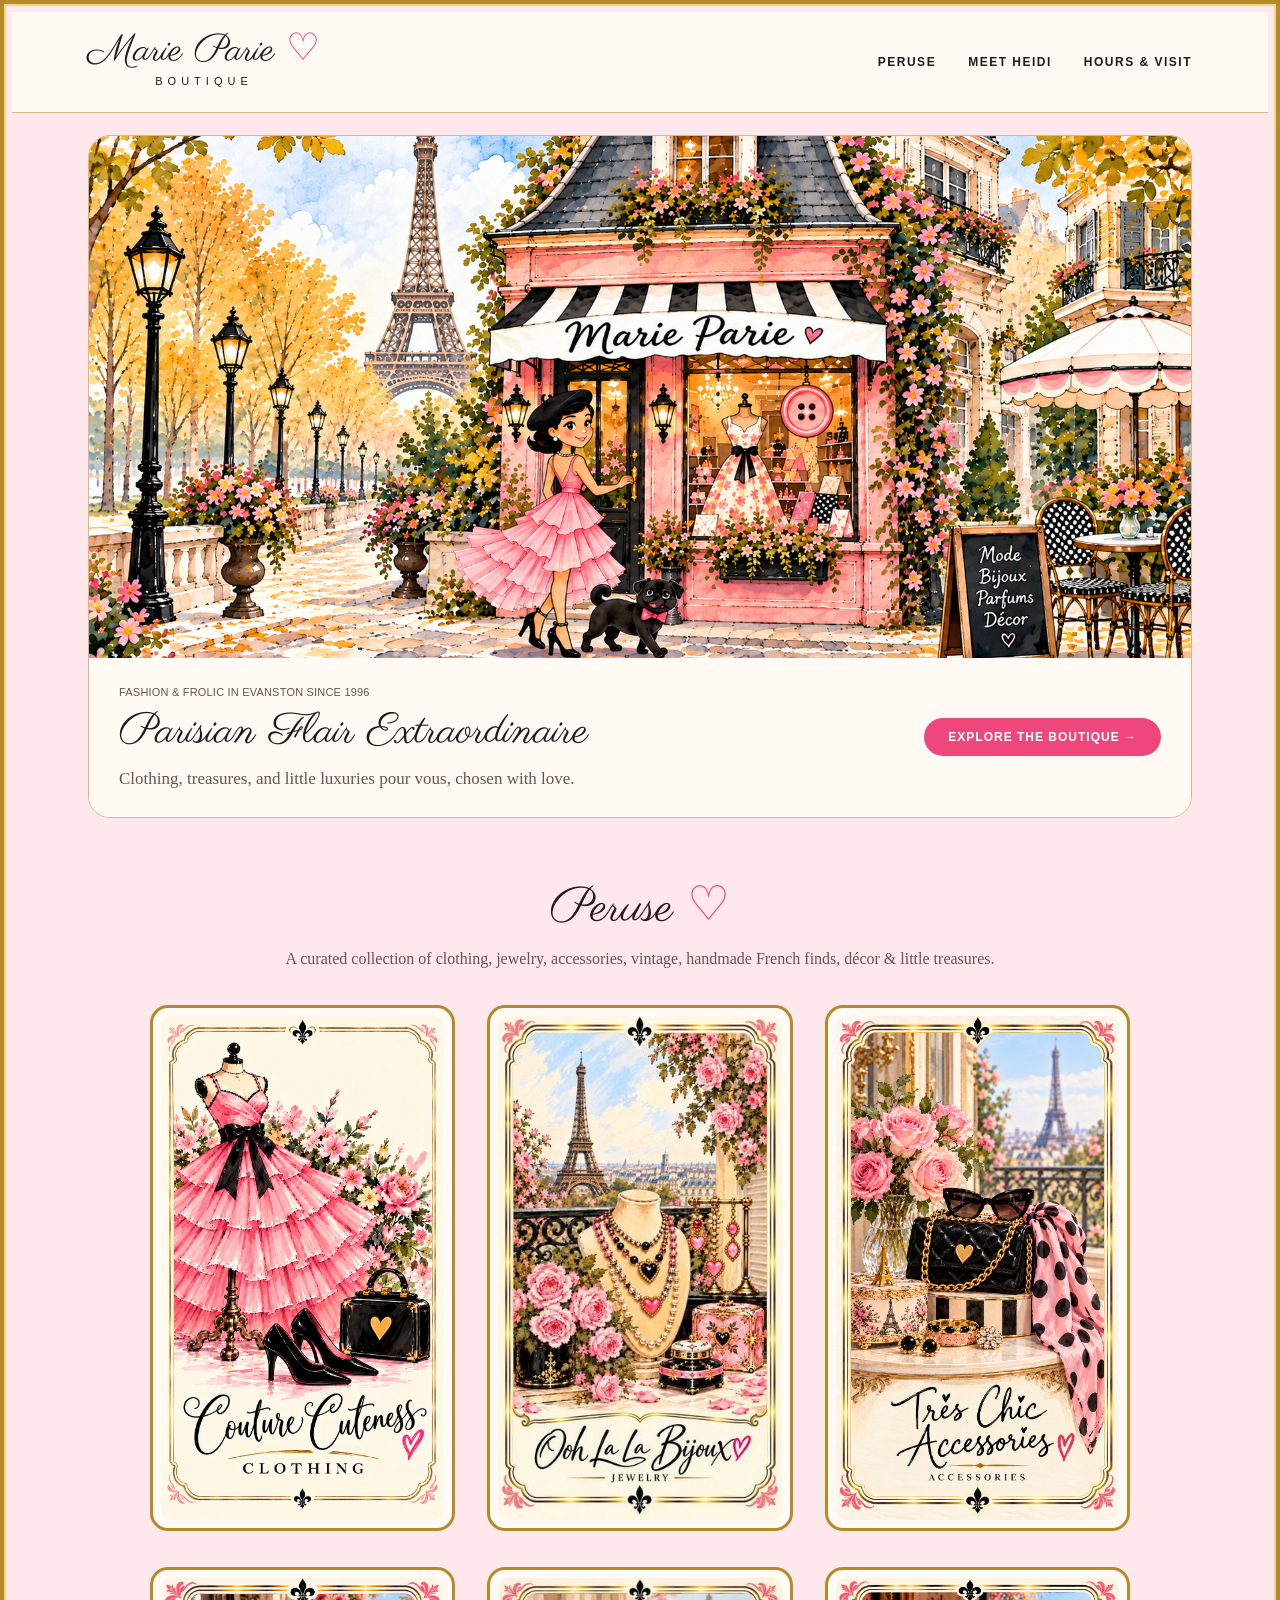
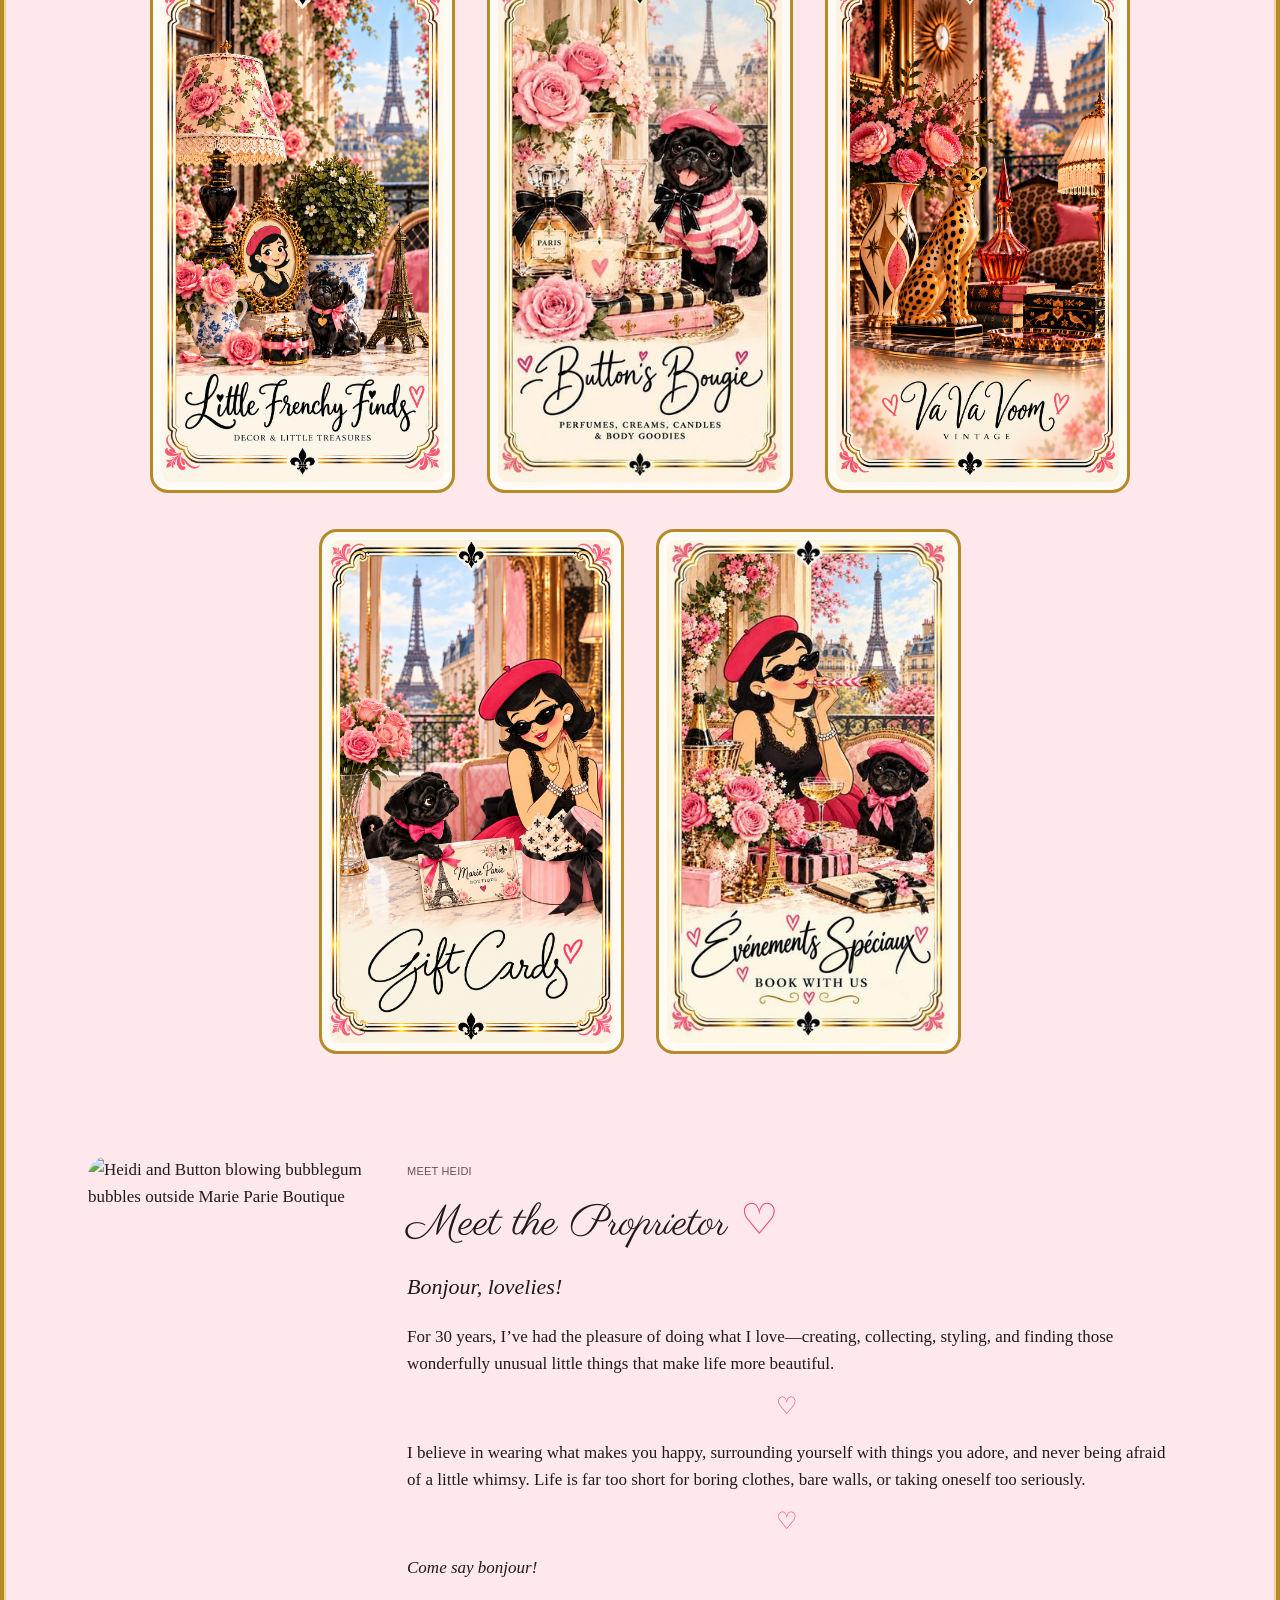
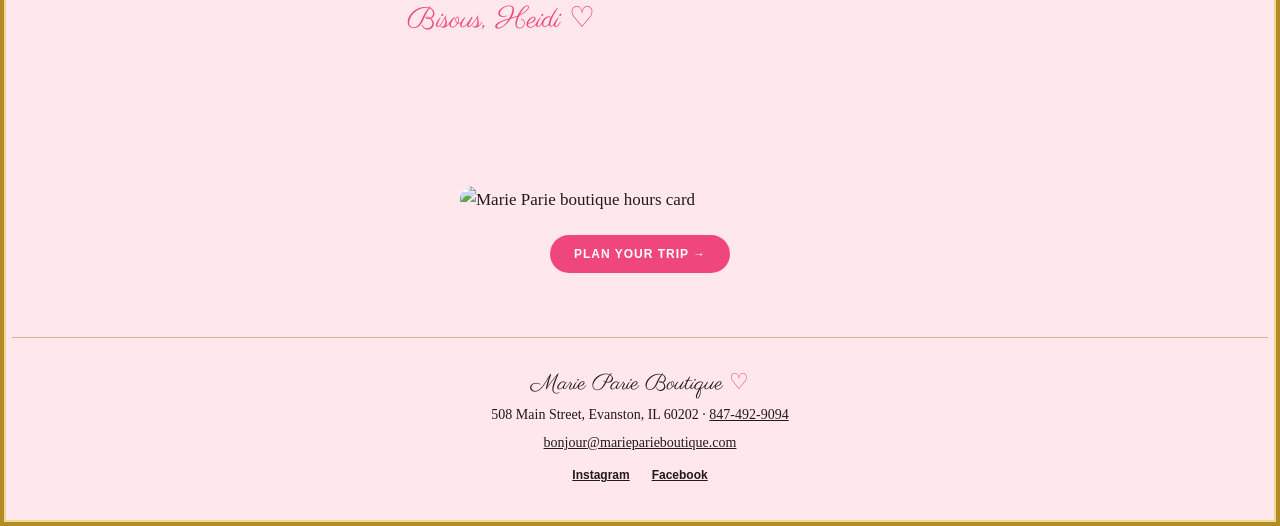
==== commit 77cbdc9f: "Complete Meet the Proprietor staging copy for issue #10" ====
--- a/index.html
+++ b/index.html
@@ -12,7 +12,7 @@
 <script>window.dataLayer=window.dataLayer||[];function gtag(){dataLayer.push(arguments);}gtag('js',new Date());gtag('config','G-XJGS2LN5LC');</script>
 <script type="application/ld+json">{"@context":"https://schema.org","@graph":[{"@type":"ClothingStore","@id":"https://marie-parie-cefcbdbud6f0gncq.westus3-01.azurewebsites.net/#boutique","name":"Marie Parie Boutique","url":"https://marie-parie-cefcbdbud6f0gncq.westus3-01.azurewebsites.net/","image":"https://marie-parie-cefcbdbud6f0gncq.westus3-01.azurewebsites.net/assets/marie-parie-social.jpg","description":"Discover Parisian-inspired clothing, jewelry, vintage finds, French gifts and private gatherings at Marie Parie Boutique, 508 Main Street in Evanston, Illinois.","telephone":"+1-847-492-9094","email":"bonjour@marieparieboutique.com","address":{"@type":"PostalAddress","streetAddress":"508 Main Street","addressLocality":"Evanston","addressRegion":"IL","postalCode":"60202","addressCountry":"US"},"openingHoursSpecification":[{"@type":"OpeningHoursSpecification","dayOfWeek":["Tuesday","Wednesday","Thursday","Friday"],"opens":"11:00","closes":"18:00"},{"@type":"OpeningHoursSpecification","dayOfWeek":["Saturday","Sunday"],"opens":"11:00","closes":"17:00"}]},{"@type":"WebSite","@id":"https://marie-parie-cefcbdbud6f0gncq.westus3-01.azurewebsites.net/#website","name":"Marie Parie Boutique","url":"https://marie-parie-cefcbdbud6f0gncq.westus3-01.azurewebsites.net/","publisher":{"@id":"https://marie-parie-cefcbdbud6f0gncq.westus3-01.azurewebsites.net/#boutique"}}]}</script>
 <style>
-@import url('https://fonts.googleapis.com/css2?family=Parisienne&display=swap');@font-face{font-family:Gigi;src:local('Gigi');font-display:swap}:root{--cream:#fffaf4;--pink:#ef477c;--pale:#ffe8ec;--ink:#21191b;--line:#d8b790;--gold:#b58a29}*{box-sizing:border-box}html{scroll-behavior:smooth}body{margin:0;background:var(--pale);color:var(--ink);font:17px/1.6 Georgia,serif;border:4px solid var(--gold);box-shadow:inset 0 0 0 2px #f0d78c;padding:8px}a{color:inherit}a:focus-visible,button:focus-visible{outline:3px solid #923655;outline-offset:5px}.skip{position:absolute;left:-9999px}.skip:focus{left:10px;z-index:99;background:white}.site-header{background:var(--cream);border-bottom:1px solid var(--line)}.nav{max-width:1160px;margin:auto;padding:20px 28px;display:flex;justify-content:space-between;align-items:center;gap:20px}.logo{text-decoration:none;text-align:center;line-height:1}.logo strong{font:400 38px/1 Gigi,'Parisienne','Brush Script MT',cursive}.heart{color:var(--pink)}.logo small{display:block;font:11px/2 Arial,sans-serif;letter-spacing:5px}.nav-links{display:flex;gap:32px}.nav-links a{text-decoration:none;font:700 12px/1.4 Arial,sans-serif;letter-spacing:1.5px}.nav-links a:hover{color:var(--pink)}main{max-width:1160px;margin:auto;padding:0 28px}section{scroll-margin-top:25px}.hero{margin-top:22px;position:relative;border-radius:22px;overflow:hidden;border:1px solid var(--line);background:var(--cream)}.hero-scene{position:relative}.hero-scene img{width:100%;height:auto;display:block;aspect-ratio:710/336;object-fit:cover}.hero-caption{padding:25px 30px;background:var(--cream);display:flex;align-items:center;justify-content:space-between;gap:24px}.eyebrow{font:11px/1.7 Arial,sans-serif;text-transform:uppercase;letter-spacing:.2px;color:#685350;margin:0 0 6px;white-space:nowrap}h1,h2,h3{font-family:Gigi,'Parisienne','Brush Script MT',cursive;font-style:normal;font-weight:400}.hero-caption h1{font-size:clamp(30px,3.8vw,43px);line-height:1.2;margin:0 0 6px}.hero-caption p:last-child{margin:0;color:#685350}.pill{display:inline-block;padding:10px 24px;border-radius:40px;background:var(--pink);color:#fff;text-decoration:none;font:700 12px/1.5 Arial,sans-serif;letter-spacing:1px;white-space:nowrap;border:0}.shop-section{padding:62px 0 70px}.section-title{text-align:center;margin:0 0 34px}.section-title h2{font-size:48px;line-height:1.2;margin:0 0 8px}.section-title p{margin:0;color:#685350;font-size:16px}.merchandise{display:grid;grid-template-columns:repeat(3,minmax(0,1fr));gap:36px 32px;max-width:980px;margin:0 auto}.category{position:relative;display:block;text-decoration:none;border:3px solid var(--gold);border-radius:18px;background:var(--cream);padding:8px;transition:transform .16s ease,box-shadow .16s ease;overflow:hidden}.category:hover{transform:translateY(-6px);box-shadow:0 12px 24px #4d292024}.category img{display:block;width:100%;aspect-ratio:9/16;object-fit:cover;border-radius:11px}.category .card-title{display:none}.gift-cards{background:var(--cream);border:1px solid var(--line);border-radius:20px;padding:30px 34px;margin:0 0 60px;display:flex;align-items:center;justify-content:space-between;gap:24px}.gift-cards h2{font-size:38px;line-height:1.2;margin:0 0 8px}.gift-cards p{margin:0;max-width:570px}.gift-status{display:block;font:11px/1.5 Arial,sans-serif;text-align:center;margin-top:8px;color:#685350}.proprietor{display:grid;grid-template-columns:minmax(170px,26%) minmax(0,1fr);gap:32px;align-items:center;padding:32px 0;margin:0 0 24px}.proprietor>img{width:100%;max-width:300px;aspect-ratio:9/16;object-fit:cover;object-position:center;border-radius:20px;justify-self:center}.proprietor h2,.hours h2{font-size:43px;line-height:1.15;margin:0 0 20px}.proprietor .greeting{font-size:22px;font-style:italic}.proprietor p{margin:0 0 17px}.signature{font:29px/1.4 Gigi,'Parisienne',cursive;color:var(--pink)}.hours{display:grid;grid-template-columns:.65fr 1.35fr;gap:45px;align-items:center;padding:64px 0}.hours-art{width:100%;max-width:300px;justify-self:center;border-radius:22px}.hour-grid{display:grid;grid-template-columns:repeat(3,1fr);gap:18px;margin:24px 0 30px}.hour-grid div{padding-right:16px;border-right:1px solid var(--line)}.hour-grid div:last-child{border:0}.hour-grid dt{font-size:15px}.hour-grid dd{margin:6px 0 0;font:italic 28px/1.2 Georgia,serif;color:#b32351}.visit-info p{margin:4px 0}.footer{border-top:1px solid var(--line);padding:32px 25px;background:var(--pale);text-align:center}.footer strong{font:400 22px/1.2 Gigi,'Parisienne',cursive}.footer p{margin:6px 0;font-size:14px}.socials{display:flex;justify-content:center;gap:22px;margin-top:14px}.socials a{font:700 12px Arial,sans-serif}.dialog{max-width:600px;width:calc(100% - 32px);border:1px solid var(--line);border-radius:20px;padding:32px;background:var(--cream);color:var(--ink)}.dialog::backdrop{background:#21191b88}.dialog img{max-width:280px;width:100%;max-height:240px;object-fit:contain;display:block;margin:auto}.close{float:right;background:transparent;border:0;font-size:24px;cursor:pointer}.dialog p{margin:15px 0}@media(max-width:800px){.merchandise{grid-template-columns:repeat(2,minmax(0,1fr));gap:26px 20px}.hero-caption{display:block}.hero-caption .pill{margin-top:18px}}@media(max-width:600px){body{font-size:16px;padding:4px}.nav{padding:18px 16px;flex-direction:column;gap:16px}.logo strong{font-size:35px}.nav-links{gap:22px}.nav-links a{font-size:10px}main{padding:0 16px}.hero{margin-top:10px}.hero-scene img{aspect-ratio:auto;object-fit:contain}.hero-caption{padding:22px 16px}.hero-caption h1{font-size:32px}.eyebrow{font-size:10px}.shop-section{padding:42px 0 48px}.section-title h2{font-size:39px}.section-title p{font-size:14px}.proprietor{grid-template-columns:1fr;gap:24px;padding:24px 0}.proprietor>img{max-width:280px}.hours{grid-template-columns:1fr;gap:24px;padding:42px 0}.hours-art{max-width:240px}.hour-grid{gap:10px}.hour-grid dt{font-size:13px}.hour-grid dd{font-size:23px}.hour-grid div{padding-right:9px}.gift-cards{display:block;padding:24px 20px;margin-bottom:40px}.gift-cards>div:last-child{margin-top:20px;text-align:left}.gift-status{text-align:left}.footer{padding:28px 16px}}@media(max-width:480px){.merchandise{grid-template-columns:1fr;gap:24px;max-width:340px}}@media(prefers-reduced-motion:reduce){html{scroll-behavior:auto}.category{transition:none}}
+@import url('https://fonts.googleapis.com/css2?family=Parisienne&display=swap');@font-face{font-family:Gigi;src:local('Gigi');font-display:swap}:root{--cream:#fffaf4;--pink:#ef477c;--pale:#ffe8ec;--ink:#21191b;--line:#d8b790;--gold:#b58a29}*{box-sizing:border-box}html{scroll-behavior:smooth}body{margin:0;background:var(--pale);color:var(--ink);font:17px/1.6 Georgia,serif;border:4px solid var(--gold);box-shadow:inset 0 0 0 2px #f0d78c;padding:8px}a{color:inherit}a:focus-visible,button:focus-visible{outline:3px solid #923655;outline-offset:5px}.skip{position:absolute;left:-9999px}.skip:focus{left:10px;z-index:99;background:white}.site-header{background:var(--cream);border-bottom:1px solid var(--line)}.nav{max-width:1160px;margin:auto;padding:20px 28px;display:flex;justify-content:space-between;align-items:center;gap:20px}.logo{text-decoration:none;text-align:center;line-height:1}.logo strong{font:400 38px/1 Gigi,'Parisienne','Brush Script MT',cursive}.heart{color:var(--pink)}.logo small{display:block;font:11px/2 Arial,sans-serif;letter-spacing:5px}.nav-links{display:flex;gap:32px}.nav-links a{text-decoration:none;font:700 12px/1.4 Arial,sans-serif;letter-spacing:1.5px}.nav-links a:hover{color:var(--pink)}main{max-width:1160px;margin:auto;padding:0 28px}section{scroll-margin-top:25px}.hero{margin-top:22px;position:relative;border-radius:22px;overflow:hidden;border:1px solid var(--line);background:var(--cream)}.hero-scene{position:relative}.hero-scene img{width:100%;height:auto;display:block;aspect-ratio:710/336;object-fit:cover}.hero-caption{padding:25px 30px;background:var(--cream);display:flex;align-items:center;justify-content:space-between;gap:24px}.eyebrow{font:11px/1.7 Arial,sans-serif;text-transform:uppercase;letter-spacing:.2px;color:#685350;margin:0 0 6px;white-space:nowrap}h1,h2,h3{font-family:Gigi,'Parisienne','Brush Script MT',cursive;font-style:normal;font-weight:400}.hero-caption h1{font-size:clamp(30px,3.8vw,43px);line-height:1.2;margin:0 0 6px}.hero-caption p:last-child{margin:0;color:#685350}.pill{display:inline-block;padding:10px 24px;border-radius:40px;background:var(--pink);color:#fff;text-decoration:none;font:700 12px/1.5 Arial,sans-serif;letter-spacing:1px;white-space:nowrap;border:0}.shop-section{padding:62px 0 70px}.section-title{text-align:center;margin:0 0 34px}.section-title h2{font-size:48px;line-height:1.2;margin:0 0 8px}.section-title p{margin:0;color:#685350;font-size:16px}.merchandise{display:grid;grid-template-columns:repeat(3,minmax(0,1fr));gap:36px 32px;max-width:980px;margin:0 auto}.category{position:relative;display:block;text-decoration:none;border:3px solid var(--gold);border-radius:18px;background:var(--cream);padding:8px;transition:transform .16s ease,box-shadow .16s ease;overflow:hidden}.category:hover{transform:translateY(-6px);box-shadow:0 12px 24px #4d292024}.category img{display:block;width:100%;aspect-ratio:9/16;object-fit:cover;border-radius:11px}.category .card-title{display:none}.gift-cards{background:var(--cream);border:1px solid var(--line);border-radius:20px;padding:30px 34px;margin:0 0 60px;display:flex;align-items:center;justify-content:space-between;gap:24px}.gift-cards h2{font-size:38px;line-height:1.2;margin:0 0 8px}.gift-cards p{margin:0;max-width:570px}.gift-status{display:block;font:11px/1.5 Arial,sans-serif;text-align:center;margin-top:8px;color:#685350}.proprietor{display:grid;grid-template-columns:minmax(170px,26%) minmax(0,1fr);gap:32px;align-items:center;padding:32px 0;margin:0 0 24px}.proprietor>img{width:100%;max-width:300px;aspect-ratio:9/16;object-fit:cover;object-position:center;border-radius:20px;justify-self:center}.proprietor-copy{max-width:760px}.proprietor h2,.hours h2{font-size:43px;line-height:1.15;margin:0 0 20px}.proprietor .greeting{font-size:22px;font-style:italic}.proprietor p{margin:0 0 19px}.proprietor-heart{font:24px/1 Gigi,'Parisienne',cursive;color:var(--pink);text-align:center;margin:1px 0 18px!important}.signature{font:29px/1.4 Gigi,'Parisienne',cursive;color:var(--pink)}.hours{display:grid;grid-template-columns:.65fr 1.35fr;gap:45px;align-items:center;padding:64px 0}.hours-art{width:100%;max-width:300px;justify-self:center;border-radius:22px}.hour-grid{display:grid;grid-template-columns:repeat(3,1fr);gap:18px;margin:24px 0 30px}.hour-grid div{padding-right:16px;border-right:1px solid var(--line)}.hour-grid div:last-child{border:0}.hour-grid dt{font-size:15px}.hour-grid dd{margin:6px 0 0;font:italic 28px/1.2 Georgia,serif;color:#b32351}.visit-info p{margin:4px 0}.footer{border-top:1px solid var(--line);padding:32px 25px;background:var(--pale);text-align:center}.footer strong{font:400 22px/1.2 Gigi,'Parisienne',cursive}.footer p{margin:6px 0;font-size:14px}.socials{display:flex;justify-content:center;gap:22px;margin-top:14px}.socials a{font:700 12px Arial,sans-serif}.dialog{max-width:600px;width:calc(100% - 32px);border:1px solid var(--line);border-radius:20px;padding:32px;background:var(--cream);color:var(--ink)}.dialog::backdrop{background:#21191b88}.dialog img{max-width:280px;width:100%;max-height:240px;object-fit:contain;display:block;margin:auto}.close{float:right;background:transparent;border:0;font-size:24px;cursor:pointer}.dialog p{margin:15px 0}@media(max-width:800px){.merchandise{grid-template-columns:repeat(2,minmax(0,1fr));gap:26px 20px}.hero-caption{display:block}.hero-caption .pill{margin-top:18px}}@media(max-width:600px){body{font-size:16px;padding:4px}.nav{padding:18px 16px;flex-direction:column;gap:16px}.logo strong{font-size:35px}.nav-links{gap:22px}.nav-links a{font-size:10px}main{padding:0 16px}.hero{margin-top:10px}.hero-scene img{aspect-ratio:auto;object-fit:contain}.hero-caption{padding:22px 16px}.hero-caption h1{font-size:32px}.eyebrow{font-size:10px}.shop-section{padding:42px 0 48px}.section-title h2{font-size:39px}.section-title p{font-size:14px}.proprietor{grid-template-columns:1fr;gap:24px;padding:24px 0}.proprietor>img{max-width:280px}.hours{grid-template-columns:1fr;gap:24px;padding:42px 0}.hours-art{max-width:240px}.hour-grid{gap:10px}.hour-grid dt{font-size:13px}.hour-grid dd{font-size:23px}.hour-grid div{padding-right:9px}.gift-cards{display:block;padding:24px 20px;margin-bottom:40px}.gift-cards>div:last-child{margin-top:20px;text-align:left}.gift-status{text-align:left}.footer{padding:28px 16px}}@media(max-width:480px){.merchandise{grid-template-columns:1fr;gap:24px;max-width:340px}}@media(prefers-reduced-motion:reduce){html{scroll-behavior:auto}.category{transition:none}}
 .merchandise-bottom{grid-column:1/-1;display:grid;grid-template-columns:repeat(2,minmax(0,1fr));gap:36px 32px;max-width:642px;margin-left:auto;margin-right:auto}@media(max-width:600px){.merchandise-bottom{gap:26px 20px;max-width:none}}@media(max-width:480px){.merchandise-bottom{grid-template-columns:1fr;gap:24px;max-width:340px}}</style></head><body>
 <a class="skip" href="#main">Skip to content</a><header class="site-header"><nav class="nav" aria-label="Main navigation"><a class="logo" href="#"><strong>Marie Parie <span class="heart">♡</span></strong><small>BOUTIQUE</small></a><div class="nav-links"><a href="#shop">PERUSE</a><a href="#heidi">MEET HEIDI</a><a href="#visit">HOURS &amp; VISIT</a></div></nav></header><main id="main">
 <section class="hero" aria-labelledby="hero-title"><div class="hero-scene"><img src="assets/hero-storefront.png" alt="Pink Parisian storefront framed by flowers, with a striped awning, Eiffel Tower, and Marie Parie walking Button"></div><div class="hero-caption"><div><p class="eyebrow">Fashion &amp; Frolic in Evanston since 1996</p><h1 id="hero-title">Parisian Flair Extraordinaire</h1><p>Clothing, treasures, and little luxuries pour vous, chosen with love.</p></div><a class="pill" href="#shop">EXPLORE THE BOUTIQUE →</a></div></section>
@@ -28,7 +28,7 @@
 <a class="category" href="#visit"><div class="card-title"><h3>Événements Spéciaux</h3><p>Special Events</p></div><img src="assets/peruse-evenements-speciaux.jpg" alt="Special events at Marie Parie"></a>
 </div>
 </div></section>
-<section id="heidi" class="proprietor"><img src="https://github.com/user-attachments/assets/e7a89335-73bc-4085-89ff-6c4ffc5ed7c5" alt="Heidi and Button blowing bubblegum bubbles outside Marie Parie Boutique"><div><p class="eyebrow">Meet Heidi</p><h2>Meet the Proprietor <span class="heart">♡</span></h2><p class="greeting">Bonjour, lovelies!</p><p>For 30 years, I’ve had the pleasure of doing what I love—creating, collecting, styling, and finding those wonderfully unusual little things that make life more beautiful.</p><p>I believe in wearing what makes you happy, surrounding yourself with things you adore, and never being afraid of a little whimsy. Life is far too short for boring clothes, bare walls, or taking oneself too seriously.</p><p><em>Come say bonjour!</em></p><p class="signature">Bisous, Heidi ♡</p></div></section>
+<section id="heidi" class="proprietor"><img src="https://github.com/user-attachments/assets/e7a89335-73bc-4085-89ff-6c4ffc5ed7c5" alt="Heidi and Button blowing bubblegum bubbles outside Marie Parie Boutique"><div class="proprietor-copy"><p class="eyebrow">Meet Heidi</p><h2>Meet the Proprietor <span class="heart">♡</span></h2><p class="greeting">Bonjour, lovelies!</p><p>For 30 years, I’ve had the pleasure of doing what I love—creating, collecting, styling, and finding those wonderfully unusual little things that make life more beautiful.</p><p class="proprietor-heart" aria-hidden="true">♡</p><p>I believe in wearing what makes you happy, surrounding yourself with things you adore, and never being afraid of a little whimsy. Life is far too short for boring clothes, bare walls, or taking oneself too seriously.</p><p class="proprietor-heart" aria-hidden="true">♡</p><p><em>Come say bonjour!</em></p><p class="signature">Bisous, Heidi ♡</p></div></section>
 <section id="visit" class="hours" style="display:flex;flex-direction:column;justify-content:center;align-items:center;gap:22px"><img class="hours-art" style="max-width:360px" src="https://github.com/user-attachments/assets/9dfb5991-bdff-45d2-a186-61f02ec43601" alt="Marie Parie boutique hours card"><a class="pill" href="https://www.google.com/maps/search/?api=1&query=508+Main+Street+Evanston+IL+60202" target="_blank" rel="noopener">PLAN YOUR TRIP →</a></section></main>
 <footer class="footer"><strong>Marie Parie Boutique <span class="heart">♡</span></strong><p>508 Main Street, Evanston, IL 60202 · <a href="tel:+18474929094">847-492-9094</a></p><p><a href="mailto:bonjour@marieparieboutique.com">bonjour@marieparieboutique.com</a></p><div class="socials"><a href="https://www.instagram.com/marie_parie_boutique/" target="_blank" rel="noopener">Instagram</a><a href="https://www.facebook.com/marieparieboutique" target="_blank" rel="noopener">Facebook</a></div></footer>
 <dialog class="dialog" id="category-dialog"><button class="close" aria-label="Close category">×</button><h2 id="dialog-title"></h2><img id="dialog-image" alt=""><p id="dialog-description"></p><p>Visit the boutique to discover the latest finds, or get in touch to ask about this collection.</p><a class="pill" href="mailto:bonjour@marieparieboutique.com">ASK ABOUT THIS COLLECTION</a></dialog>
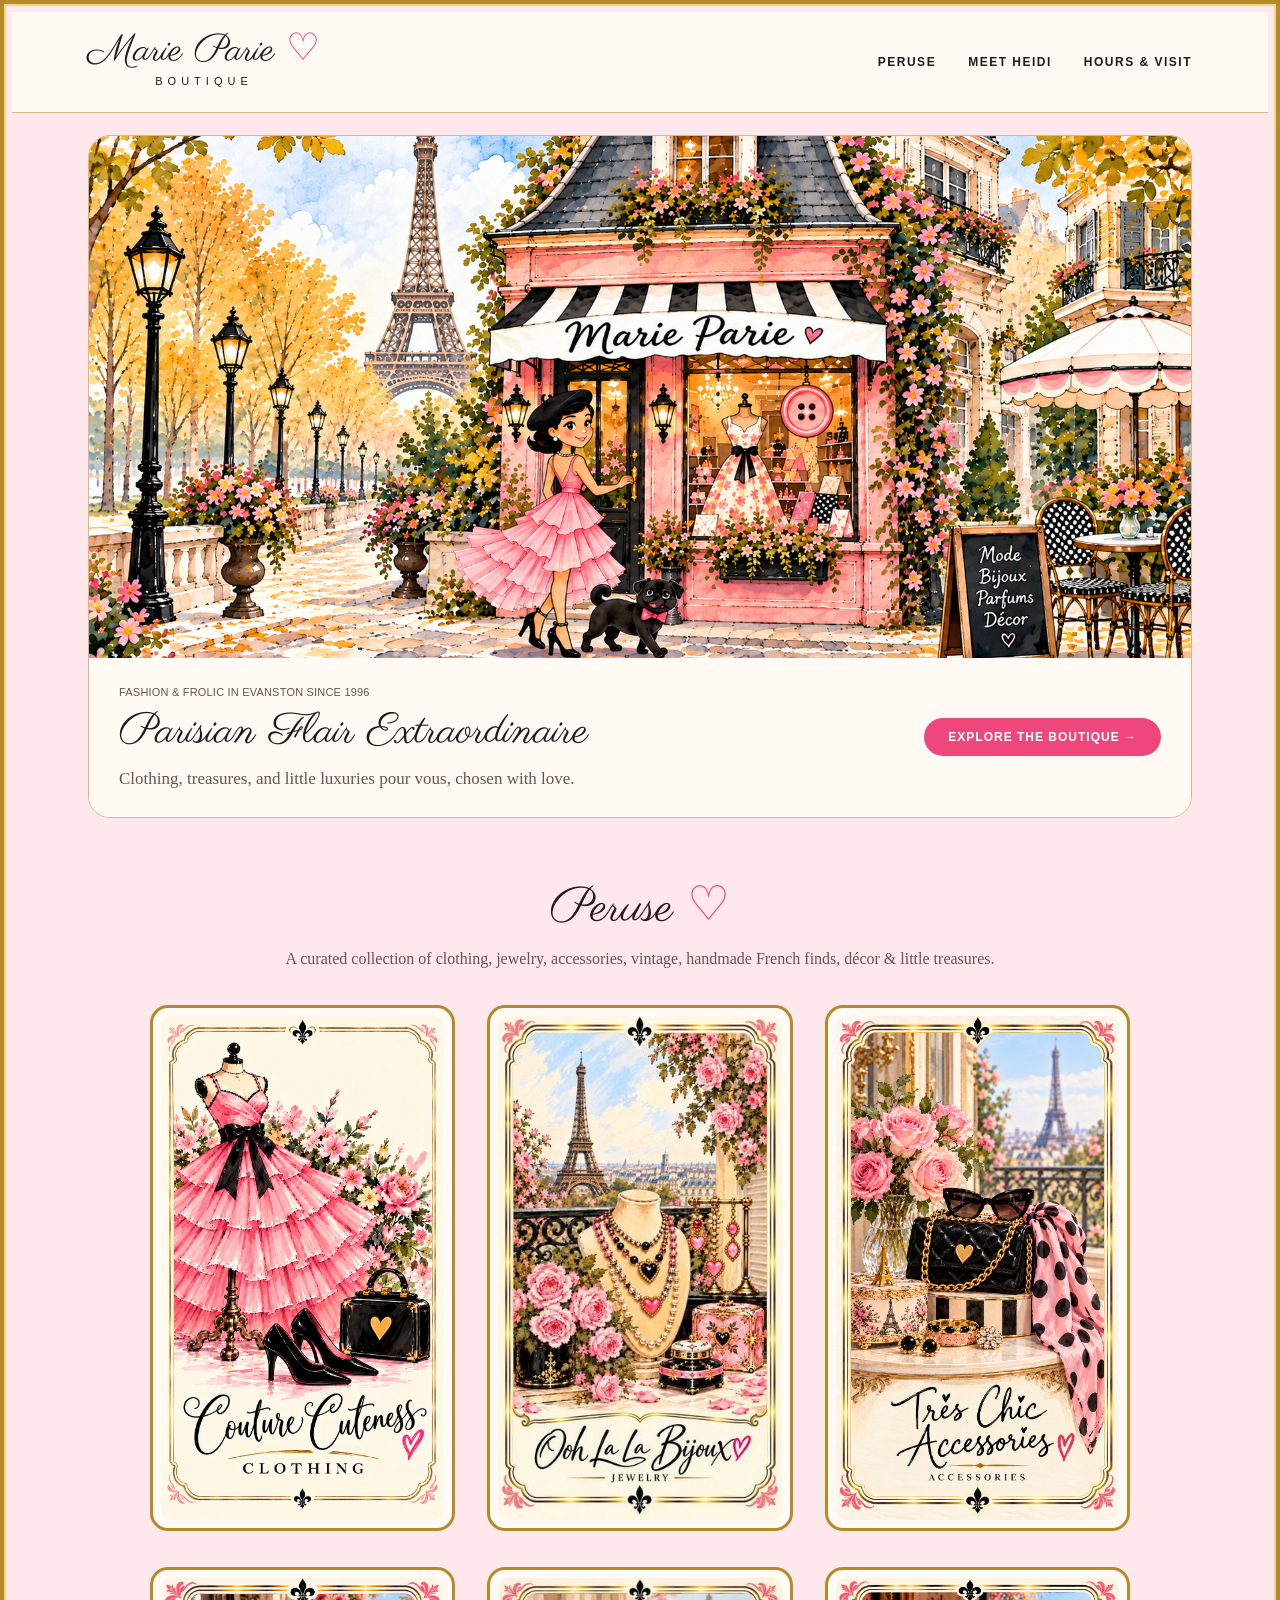
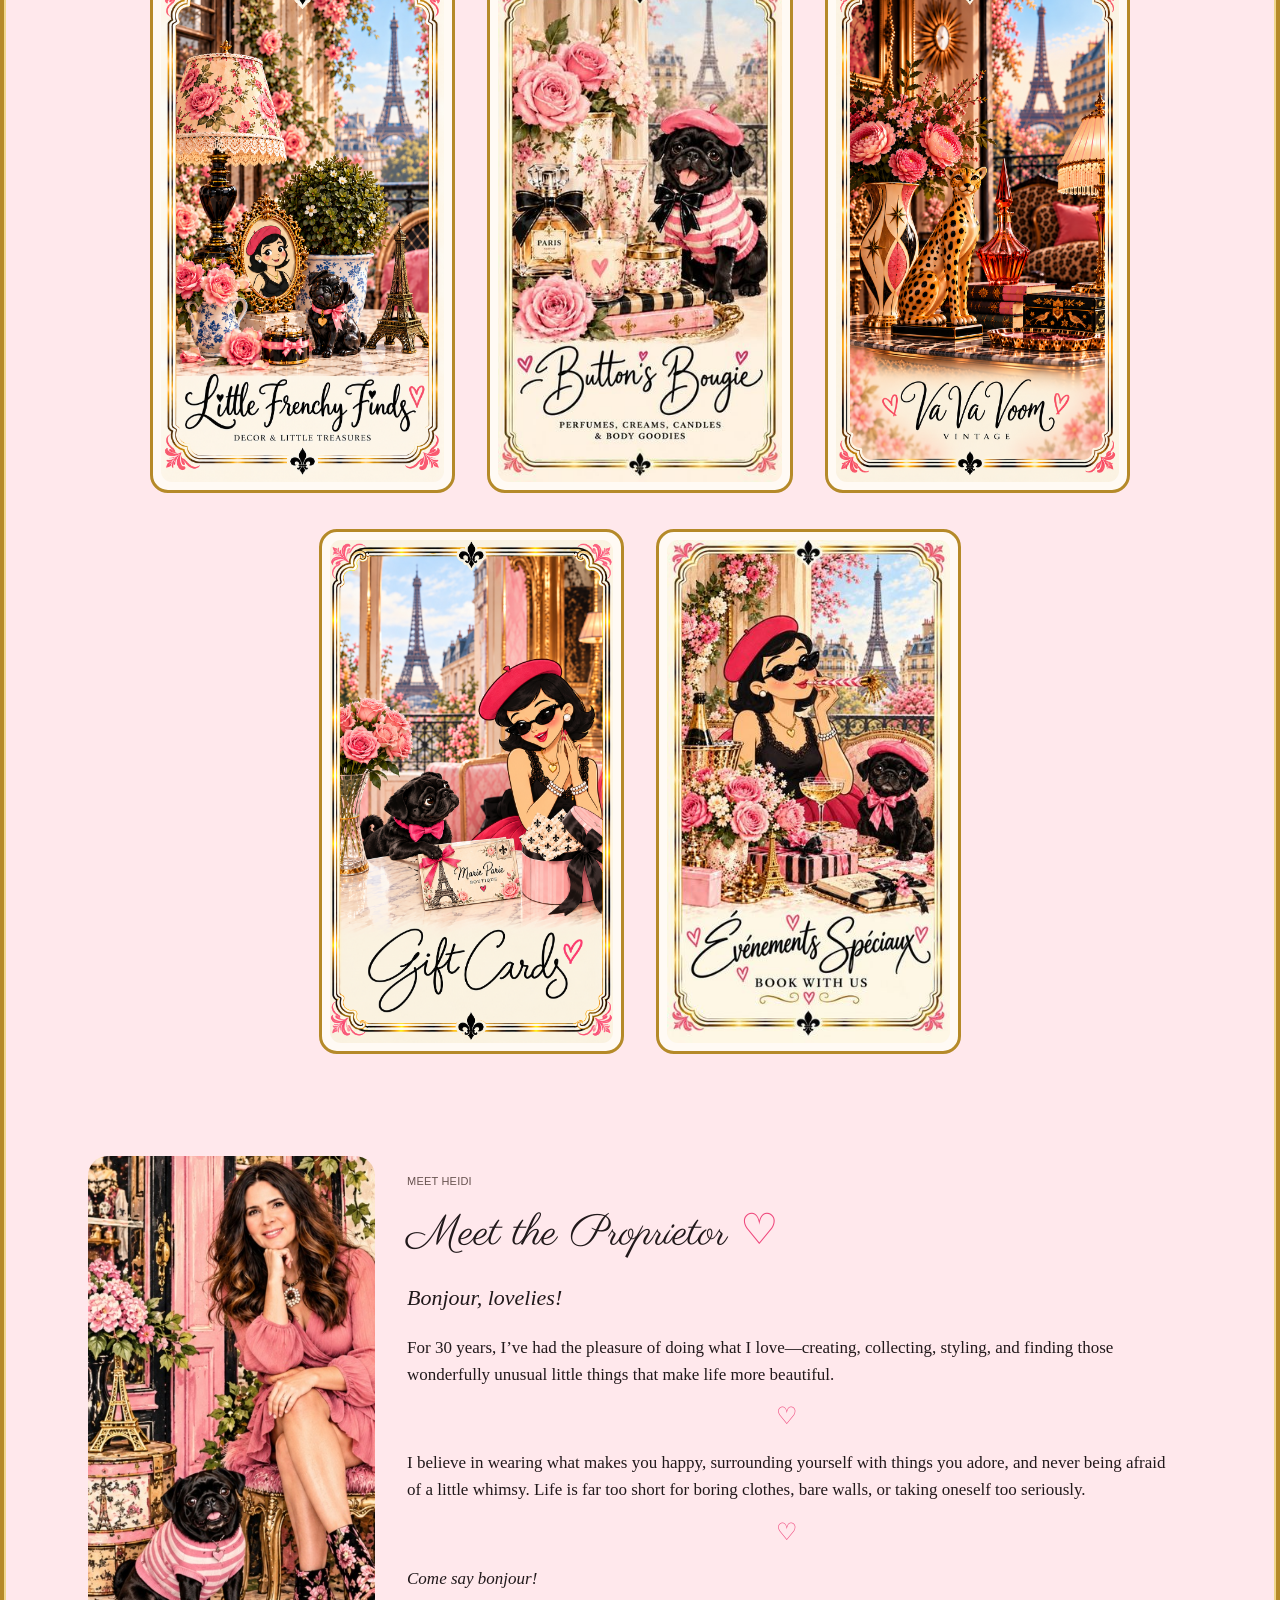
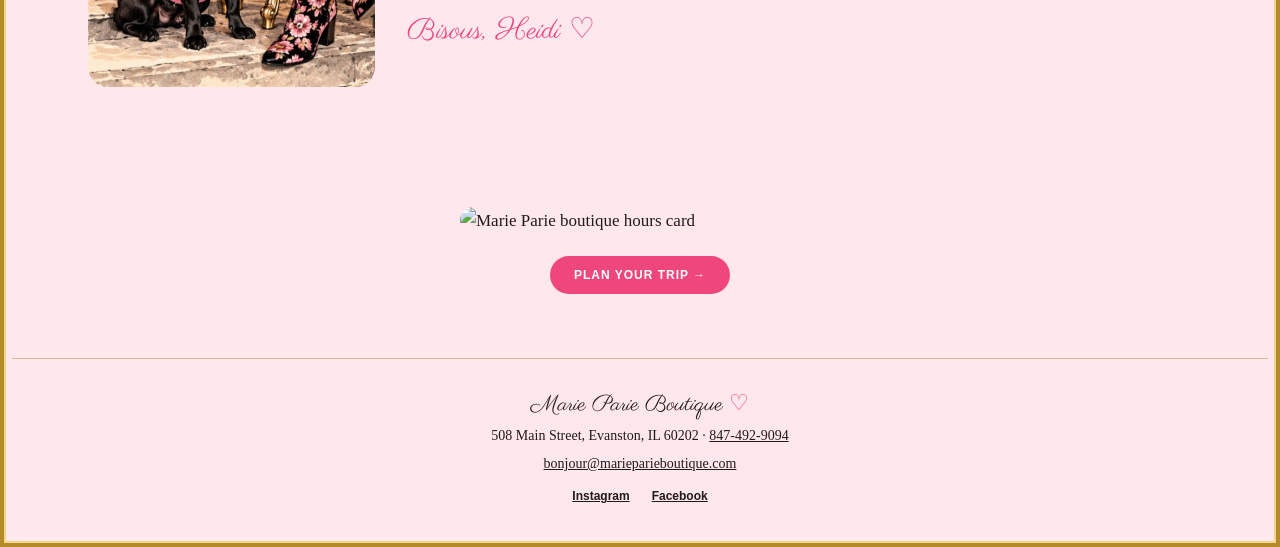
==== commit 32280d34: "Fix Issue #10 proprietor image on staging" ====
--- a/index.html
+++ b/index.html
@@ -12,7 +12,7 @@
 <script>window.dataLayer=window.dataLayer||[];function gtag(){dataLayer.push(arguments);}gtag('js',new Date());gtag('config','G-XJGS2LN5LC');</script>
 <script type="application/ld+json">{"@context":"https://schema.org","@graph":[{"@type":"ClothingStore","@id":"https://marie-parie-cefcbdbud6f0gncq.westus3-01.azurewebsites.net/#boutique","name":"Marie Parie Boutique","url":"https://marie-parie-cefcbdbud6f0gncq.westus3-01.azurewebsites.net/","image":"https://marie-parie-cefcbdbud6f0gncq.westus3-01.azurewebsites.net/assets/marie-parie-social.jpg","description":"Discover Parisian-inspired clothing, jewelry, vintage finds, French gifts and private gatherings at Marie Parie Boutique, 508 Main Street in Evanston, Illinois.","telephone":"+1-847-492-9094","email":"bonjour@marieparieboutique.com","address":{"@type":"PostalAddress","streetAddress":"508 Main Street","addressLocality":"Evanston","addressRegion":"IL","postalCode":"60202","addressCountry":"US"},"openingHoursSpecification":[{"@type":"OpeningHoursSpecification","dayOfWeek":["Tuesday","Wednesday","Thursday","Friday"],"opens":"11:00","closes":"18:00"},{"@type":"OpeningHoursSpecification","dayOfWeek":["Saturday","Sunday"],"opens":"11:00","closes":"17:00"}]},{"@type":"WebSite","@id":"https://marie-parie-cefcbdbud6f0gncq.westus3-01.azurewebsites.net/#website","name":"Marie Parie Boutique","url":"https://marie-parie-cefcbdbud6f0gncq.westus3-01.azurewebsites.net/","publisher":{"@id":"https://marie-parie-cefcbdbud6f0gncq.westus3-01.azurewebsites.net/#boutique"}}]}</script>
 <style>
-@import url('https://fonts.googleapis.com/css2?family=Parisienne&display=swap');@font-face{font-family:Gigi;src:local('Gigi');font-display:swap}:root{--cream:#fffaf4;--pink:#ef477c;--pale:#ffe8ec;--ink:#21191b;--line:#d8b790;--gold:#b58a29}*{box-sizing:border-box}html{scroll-behavior:smooth}body{margin:0;background:var(--pale);color:var(--ink);font:17px/1.6 Georgia,serif;border:4px solid var(--gold);box-shadow:inset 0 0 0 2px #f0d78c;padding:8px}a{color:inherit}a:focus-visible,button:focus-visible{outline:3px solid #923655;outline-offset:5px}.skip{position:absolute;left:-9999px}.skip:focus{left:10px;z-index:99;background:white}.site-header{background:var(--cream);border-bottom:1px solid var(--line)}.nav{max-width:1160px;margin:auto;padding:20px 28px;display:flex;justify-content:space-between;align-items:center;gap:20px}.logo{text-decoration:none;text-align:center;line-height:1}.logo strong{font:400 38px/1 Gigi,'Parisienne','Brush Script MT',cursive}.heart{color:var(--pink)}.logo small{display:block;font:11px/2 Arial,sans-serif;letter-spacing:5px}.nav-links{display:flex;gap:32px}.nav-links a{text-decoration:none;font:700 12px/1.4 Arial,sans-serif;letter-spacing:1.5px}.nav-links a:hover{color:var(--pink)}main{max-width:1160px;margin:auto;padding:0 28px}section{scroll-margin-top:25px}.hero{margin-top:22px;position:relative;border-radius:22px;overflow:hidden;border:1px solid var(--line);background:var(--cream)}.hero-scene{position:relative}.hero-scene img{width:100%;height:auto;display:block;aspect-ratio:710/336;object-fit:cover}.hero-caption{padding:25px 30px;background:var(--cream);display:flex;align-items:center;justify-content:space-between;gap:24px}.eyebrow{font:11px/1.7 Arial,sans-serif;text-transform:uppercase;letter-spacing:.2px;color:#685350;margin:0 0 6px;white-space:nowrap}h1,h2,h3{font-family:Gigi,'Parisienne','Brush Script MT',cursive;font-style:normal;font-weight:400}.hero-caption h1{font-size:clamp(30px,3.8vw,43px);line-height:1.2;margin:0 0 6px}.hero-caption p:last-child{margin:0;color:#685350}.pill{display:inline-block;padding:10px 24px;border-radius:40px;background:var(--pink);color:#fff;text-decoration:none;font:700 12px/1.5 Arial,sans-serif;letter-spacing:1px;white-space:nowrap;border:0}.shop-section{padding:62px 0 70px}.section-title{text-align:center;margin:0 0 34px}.section-title h2{font-size:48px;line-height:1.2;margin:0 0 8px}.section-title p{margin:0;color:#685350;font-size:16px}.merchandise{display:grid;grid-template-columns:repeat(3,minmax(0,1fr));gap:36px 32px;max-width:980px;margin:0 auto}.category{position:relative;display:block;text-decoration:none;border:3px solid var(--gold);border-radius:18px;background:var(--cream);padding:8px;transition:transform .16s ease,box-shadow .16s ease;overflow:hidden}.category:hover{transform:translateY(-6px);box-shadow:0 12px 24px #4d292024}.category img{display:block;width:100%;aspect-ratio:9/16;object-fit:cover;border-radius:11px}.category .card-title{display:none}.gift-cards{background:var(--cream);border:1px solid var(--line);border-radius:20px;padding:30px 34px;margin:0 0 60px;display:flex;align-items:center;justify-content:space-between;gap:24px}.gift-cards h2{font-size:38px;line-height:1.2;margin:0 0 8px}.gift-cards p{margin:0;max-width:570px}.gift-status{display:block;font:11px/1.5 Arial,sans-serif;text-align:center;margin-top:8px;color:#685350}.proprietor{display:grid;grid-template-columns:minmax(170px,26%) minmax(0,1fr);gap:32px;align-items:center;padding:32px 0;margin:0 0 24px}.proprietor>img{width:100%;max-width:300px;aspect-ratio:9/16;object-fit:cover;object-position:center;border-radius:20px;justify-self:center}.proprietor-copy{max-width:760px}.proprietor h2,.hours h2{font-size:43px;line-height:1.15;margin:0 0 20px}.proprietor .greeting{font-size:22px;font-style:italic}.proprietor p{margin:0 0 19px}.proprietor-heart{font:24px/1 Gigi,'Parisienne',cursive;color:var(--pink);text-align:center;margin:1px 0 18px!important}.signature{font:29px/1.4 Gigi,'Parisienne',cursive;color:var(--pink)}.hours{display:grid;grid-template-columns:.65fr 1.35fr;gap:45px;align-items:center;padding:64px 0}.hours-art{width:100%;max-width:300px;justify-self:center;border-radius:22px}.hour-grid{display:grid;grid-template-columns:repeat(3,1fr);gap:18px;margin:24px 0 30px}.hour-grid div{padding-right:16px;border-right:1px solid var(--line)}.hour-grid div:last-child{border:0}.hour-grid dt{font-size:15px}.hour-grid dd{margin:6px 0 0;font:italic 28px/1.2 Georgia,serif;color:#b32351}.visit-info p{margin:4px 0}.footer{border-top:1px solid var(--line);padding:32px 25px;background:var(--pale);text-align:center}.footer strong{font:400 22px/1.2 Gigi,'Parisienne',cursive}.footer p{margin:6px 0;font-size:14px}.socials{display:flex;justify-content:center;gap:22px;margin-top:14px}.socials a{font:700 12px Arial,sans-serif}.dialog{max-width:600px;width:calc(100% - 32px);border:1px solid var(--line);border-radius:20px;padding:32px;background:var(--cream);color:var(--ink)}.dialog::backdrop{background:#21191b88}.dialog img{max-width:280px;width:100%;max-height:240px;object-fit:contain;display:block;margin:auto}.close{float:right;background:transparent;border:0;font-size:24px;cursor:pointer}.dialog p{margin:15px 0}@media(max-width:800px){.merchandise{grid-template-columns:repeat(2,minmax(0,1fr));gap:26px 20px}.hero-caption{display:block}.hero-caption .pill{margin-top:18px}}@media(max-width:600px){body{font-size:16px;padding:4px}.nav{padding:18px 16px;flex-direction:column;gap:16px}.logo strong{font-size:35px}.nav-links{gap:22px}.nav-links a{font-size:10px}main{padding:0 16px}.hero{margin-top:10px}.hero-scene img{aspect-ratio:auto;object-fit:contain}.hero-caption{padding:22px 16px}.hero-caption h1{font-size:32px}.eyebrow{font-size:10px}.shop-section{padding:42px 0 48px}.section-title h2{font-size:39px}.section-title p{font-size:14px}.proprietor{grid-template-columns:1fr;gap:24px;padding:24px 0}.proprietor>img{max-width:280px}.hours{grid-template-columns:1fr;gap:24px;padding:42px 0}.hours-art{max-width:240px}.hour-grid{gap:10px}.hour-grid dt{font-size:13px}.hour-grid dd{font-size:23px}.hour-grid div{padding-right:9px}.gift-cards{display:block;padding:24px 20px;margin-bottom:40px}.gift-cards>div:last-child{margin-top:20px;text-align:left}.gift-status{text-align:left}.footer{padding:28px 16px}}@media(max-width:480px){.merchandise{grid-template-columns:1fr;gap:24px;max-width:340px}}@media(prefers-reduced-motion:reduce){html{scroll-behavior:auto}.category{transition:none}}
+@import url('https://fonts.googleapis.com/css2?family=Parisienne&display=swap');@font-face{font-family:Gigi;src:local('Gigi');font-display:swap}:root{--cream:#fffaf4;--pink:#ef477c;--pale:#ffe8ec;--ink:#21191b;--line:#d8b790;--gold:#b58a29}*{box-sizing:border-box}html{scroll-behavior:smooth}body{margin:0;background:var(--pale);color:var(--ink);font:17px/1.6 Georgia,serif;border:4px solid var(--gold);box-shadow:inset 0 0 0 2px #f0d78c;padding:8px}a{color:inherit}a:focus-visible,button:focus-visible{outline:3px solid #923655;outline-offset:5px}.skip{position:absolute;left:-9999px}.skip:focus{left:10px;z-index:99;background:white}.site-header{background:var(--cream);border-bottom:1px solid var(--line)}.nav{max-width:1160px;margin:auto;padding:20px 28px;display:flex;justify-content:space-between;align-items:center;gap:20px}.logo{text-decoration:none;text-align:center;line-height:1}.logo strong{font:400 38px/1 Gigi,'Parisienne','Brush Script MT',cursive}.heart{color:var(--pink)}.logo small{display:block;font:11px/2 Arial,sans-serif;letter-spacing:5px}.nav-links{display:flex;gap:32px}.nav-links a{text-decoration:none;font:700 12px/1.4 Arial,sans-serif;letter-spacing:1.5px}.nav-links a:hover{color:var(--pink)}main{max-width:1160px;margin:auto;padding:0 28px}section{scroll-margin-top:25px}.hero{margin-top:22px;position:relative;border-radius:22px;overflow:hidden;border:1px solid var(--line);background:var(--cream)}.hero-scene{position:relative}.hero-scene img{width:100%;height:auto;display:block;aspect-ratio:710/336;object-fit:cover}.hero-caption{padding:25px 30px;background:var(--cream);display:flex;align-items:center;justify-content:space-between;gap:24px}.eyebrow{font:11px/1.7 Arial,sans-serif;text-transform:uppercase;letter-spacing:.2px;color:#685350;margin:0 0 6px;white-space:nowrap}h1,h2,h3{font-family:Gigi,'Parisienne','Brush Script MT',cursive;font-style:normal;font-weight:400}.hero-caption h1{font-size:clamp(30px,3.8vw,43px);line-height:1.2;margin:0 0 6px}.hero-caption p:last-child{margin:0;color:#685350}.pill{display:inline-block;padding:10px 24px;border-radius:40px;background:var(--pink);color:#fff;text-decoration:none;font:700 12px/1.5 Arial,sans-serif;letter-spacing:1px;white-space:nowrap;border:0}.shop-section{padding:62px 0 70px}.section-title{text-align:center;margin:0 0 34px}.section-title h2{font-size:48px;line-height:1.2;margin:0 0 8px}.section-title p{margin:0;color:#685350;font-size:16px}.merchandise{display:grid;grid-template-columns:repeat(3,minmax(0,1fr));gap:36px 32px;max-width:980px;margin:0 auto}.category{position:relative;display:block;text-decoration:none;border:3px solid var(--gold);border-radius:18px;background:var(--cream);padding:8px;transition:transform .16s ease,box-shadow .16s ease;overflow:hidden}.category:hover{transform:translateY(-6px);box-shadow:0 12px 24px #4d292024}.category img{display:block;width:100%;aspect-ratio:9/16;object-fit:cover;border-radius:11px}.category .card-title{display:none}.gift-cards{background:var(--cream);border:1px solid var(--line);border-radius:20px;padding:30px 34px;margin:0 0 60px;display:flex;align-items:center;justify-content:space-between;gap:24px}.gift-cards h2{font-size:38px;line-height:1.2;margin:0 0 8px}.gift-cards p{margin:0;max-width:570px}.gift-status{display:block;font:11px/1.5 Arial,sans-serif;text-align:center;margin-top:8px;color:#685350}.proprietor{display:grid;grid-template-columns:minmax(170px,26%) minmax(0,1fr);gap:32px;align-items:center;padding:32px 0;margin:0 0 24px}.proprietor>img{width:100%;max-width:300px;border-radius:20px;justify-self:center}.proprietor-copy{max-width:760px}.proprietor h2,.hours h2{font-size:43px;line-height:1.15;margin:0 0 20px}.proprietor .greeting{font-size:22px;font-style:italic}.proprietor p{margin:0 0 19px}.proprietor-heart{font:24px/1 Gigi,'Parisienne',cursive;color:var(--pink);text-align:center;margin:1px 0 18px!important}.signature{font:29px/1.4 Gigi,'Parisienne',cursive;color:var(--pink)}.hours{display:grid;grid-template-columns:.65fr 1.35fr;gap:45px;align-items:center;padding:64px 0}.hours-art{width:100%;max-width:300px;justify-self:center;border-radius:22px}.hour-grid{display:grid;grid-template-columns:repeat(3,1fr);gap:18px;margin:24px 0 30px}.hour-grid div{padding-right:16px;border-right:1px solid var(--line)}.hour-grid div:last-child{border:0}.hour-grid dt{font-size:15px}.hour-grid dd{margin:6px 0 0;font:italic 28px/1.2 Georgia,serif;color:#b32351}.visit-info p{margin:4px 0}.footer{border-top:1px solid var(--line);padding:32px 25px;background:var(--pale);text-align:center}.footer strong{font:400 22px/1.2 Gigi,'Parisienne',cursive}.footer p{margin:6px 0;font-size:14px}.socials{display:flex;justify-content:center;gap:22px;margin-top:14px}.socials a{font:700 12px Arial,sans-serif}.dialog{max-width:600px;width:calc(100% - 32px);border:1px solid var(--line);border-radius:20px;padding:32px;background:var(--cream);color:var(--ink)}.dialog::backdrop{background:#21191b88}.dialog img{max-width:280px;width:100%;max-height:240px;object-fit:contain;display:block;margin:auto}.close{float:right;background:transparent;border:0;font-size:24px;cursor:pointer}.dialog p{margin:15px 0}@media(max-width:800px){.merchandise{grid-template-columns:repeat(2,minmax(0,1fr));gap:26px 20px}.hero-caption{display:block}.hero-caption .pill{margin-top:18px}}@media(max-width:600px){body{font-size:16px;padding:4px}.nav{padding:18px 16px;flex-direction:column;gap:16px}.logo strong{font-size:35px}.nav-links{gap:22px}.nav-links a{font-size:10px}main{padding:0 16px}.hero{margin-top:10px}.hero-scene img{aspect-ratio:auto;object-fit:contain}.hero-caption{padding:22px 16px}.hero-caption h1{font-size:32px}.eyebrow{font-size:10px}.shop-section{padding:42px 0 48px}.section-title h2{font-size:39px}.section-title p{font-size:14px}.proprietor{grid-template-columns:1fr;gap:24px;padding:24px 0}.proprietor>img{max-width:280px}.hours{grid-template-columns:1fr;gap:24px;padding:42px 0}.hours-art{max-width:240px}.hour-grid{gap:10px}.hour-grid dt{font-size:13px}.hour-grid dd{font-size:23px}.hour-grid div{padding-right:9px}.gift-cards{display:block;padding:24px 20px;margin-bottom:40px}.gift-cards>div:last-child{margin-top:20px;text-align:left}.gift-status{text-align:left}.footer{padding:28px 16px}}@media(max-width:480px){.merchandise{grid-template-columns:1fr;gap:24px;max-width:340px}}@media(prefers-reduced-motion:reduce){html{scroll-behavior:auto}.category{transition:none}}
 .merchandise-bottom{grid-column:1/-1;display:grid;grid-template-columns:repeat(2,minmax(0,1fr));gap:36px 32px;max-width:642px;margin-left:auto;margin-right:auto}@media(max-width:600px){.merchandise-bottom{gap:26px 20px;max-width:none}}@media(max-width:480px){.merchandise-bottom{grid-template-columns:1fr;gap:24px;max-width:340px}}</style></head><body>
 <a class="skip" href="#main">Skip to content</a><header class="site-header"><nav class="nav" aria-label="Main navigation"><a class="logo" href="#"><strong>Marie Parie <span class="heart">♡</span></strong><small>BOUTIQUE</small></a><div class="nav-links"><a href="#shop">PERUSE</a><a href="#heidi">MEET HEIDI</a><a href="#visit">HOURS &amp; VISIT</a></div></nav></header><main id="main">
 <section class="hero" aria-labelledby="hero-title"><div class="hero-scene"><img src="assets/hero-storefront.png" alt="Pink Parisian storefront framed by flowers, with a striped awning, Eiffel Tower, and Marie Parie walking Button"></div><div class="hero-caption"><div><p class="eyebrow">Fashion &amp; Frolic in Evanston since 1996</p><h1 id="hero-title">Parisian Flair Extraordinaire</h1><p>Clothing, treasures, and little luxuries pour vous, chosen with love.</p></div><a class="pill" href="#shop">EXPLORE THE BOUTIQUE →</a></div></section>
@@ -28,7 +28,7 @@
 <a class="category" href="#visit"><div class="card-title"><h3>Événements Spéciaux</h3><p>Special Events</p></div><img src="assets/peruse-evenements-speciaux.jpg" alt="Special events at Marie Parie"></a>
 </div>
 </div></section>
-<section id="heidi" class="proprietor"><img src="https://github.com/user-attachments/assets/e7a89335-73bc-4085-89ff-6c4ffc5ed7c5" alt="Heidi and Button blowing bubblegum bubbles outside Marie Parie Boutique"><div class="proprietor-copy"><p class="eyebrow">Meet Heidi</p><h2>Meet the Proprietor <span class="heart">♡</span></h2><p class="greeting">Bonjour, lovelies!</p><p>For 30 years, I’ve had the pleasure of doing what I love—creating, collecting, styling, and finding those wonderfully unusual little things that make life more beautiful.</p><p class="proprietor-heart" aria-hidden="true">♡</p><p>I believe in wearing what makes you happy, surrounding yourself with things you adore, and never being afraid of a little whimsy. Life is far too short for boring clothes, bare walls, or taking oneself too seriously.</p><p class="proprietor-heart" aria-hidden="true">♡</p><p><em>Come say bonjour!</em></p><p class="signature">Bisous, Heidi ♡</p></div></section>
+<section id="heidi" class="proprietor"><img src="assets/heidi-and-button.jpg" alt="Heidi with Button at Marie Parie Boutique"><div class="proprietor-copy"><p class="eyebrow">Meet Heidi</p><h2>Meet the Proprietor <span class="heart">♡</span></h2><p class="greeting">Bonjour, lovelies!</p><p>For 30 years, I’ve had the pleasure of doing what I love—creating, collecting, styling, and finding those wonderfully unusual little things that make life more beautiful.</p><p class="proprietor-heart" aria-hidden="true">♡</p><p>I believe in wearing what makes you happy, surrounding yourself with things you adore, and never being afraid of a little whimsy. Life is far too short for boring clothes, bare walls, or taking oneself too seriously.</p><p class="proprietor-heart" aria-hidden="true">♡</p><p><em>Come say bonjour!</em></p><p class="signature">Bisous, Heidi ♡</p></div></section>
 <section id="visit" class="hours" style="display:flex;flex-direction:column;justify-content:center;align-items:center;gap:22px"><img class="hours-art" style="max-width:360px" src="https://github.com/user-attachments/assets/9dfb5991-bdff-45d2-a186-61f02ec43601" alt="Marie Parie boutique hours card"><a class="pill" href="https://www.google.com/maps/search/?api=1&query=508+Main+Street+Evanston+IL+60202" target="_blank" rel="noopener">PLAN YOUR TRIP →</a></section></main>
 <footer class="footer"><strong>Marie Parie Boutique <span class="heart">♡</span></strong><p>508 Main Street, Evanston, IL 60202 · <a href="tel:+18474929094">847-492-9094</a></p><p><a href="mailto:bonjour@marieparieboutique.com">bonjour@marieparieboutique.com</a></p><div class="socials"><a href="https://www.instagram.com/marie_parie_boutique/" target="_blank" rel="noopener">Instagram</a><a href="https://www.facebook.com/marieparieboutique" target="_blank" rel="noopener">Facebook</a></div></footer>
 <dialog class="dialog" id="category-dialog"><button class="close" aria-label="Close category">×</button><h2 id="dialog-title"></h2><img id="dialog-image" alt=""><p id="dialog-description"></p><p>Visit the boutique to discover the latest finds, or get in touch to ask about this collection.</p><a class="pill" href="mailto:bonjour@marieparieboutique.com">ASK ABOUT THIS COLLECTION</a></dialog>
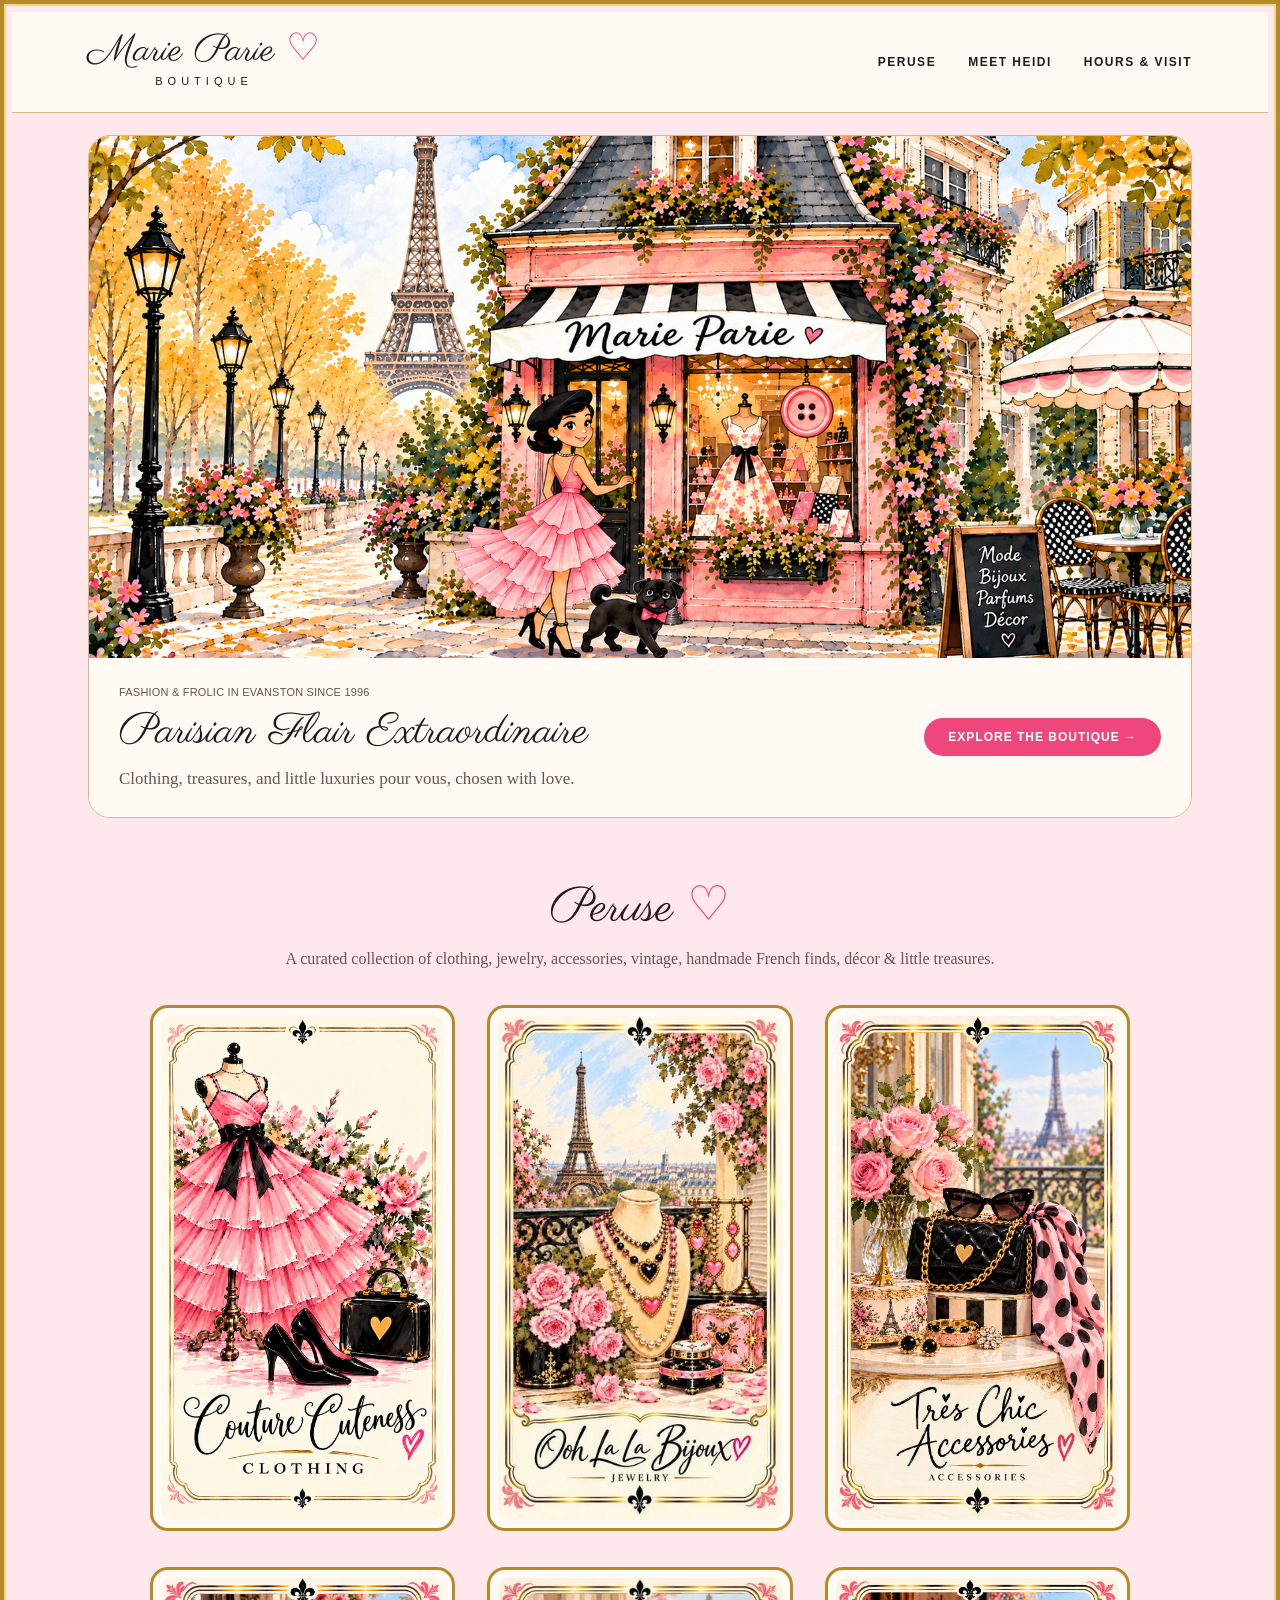
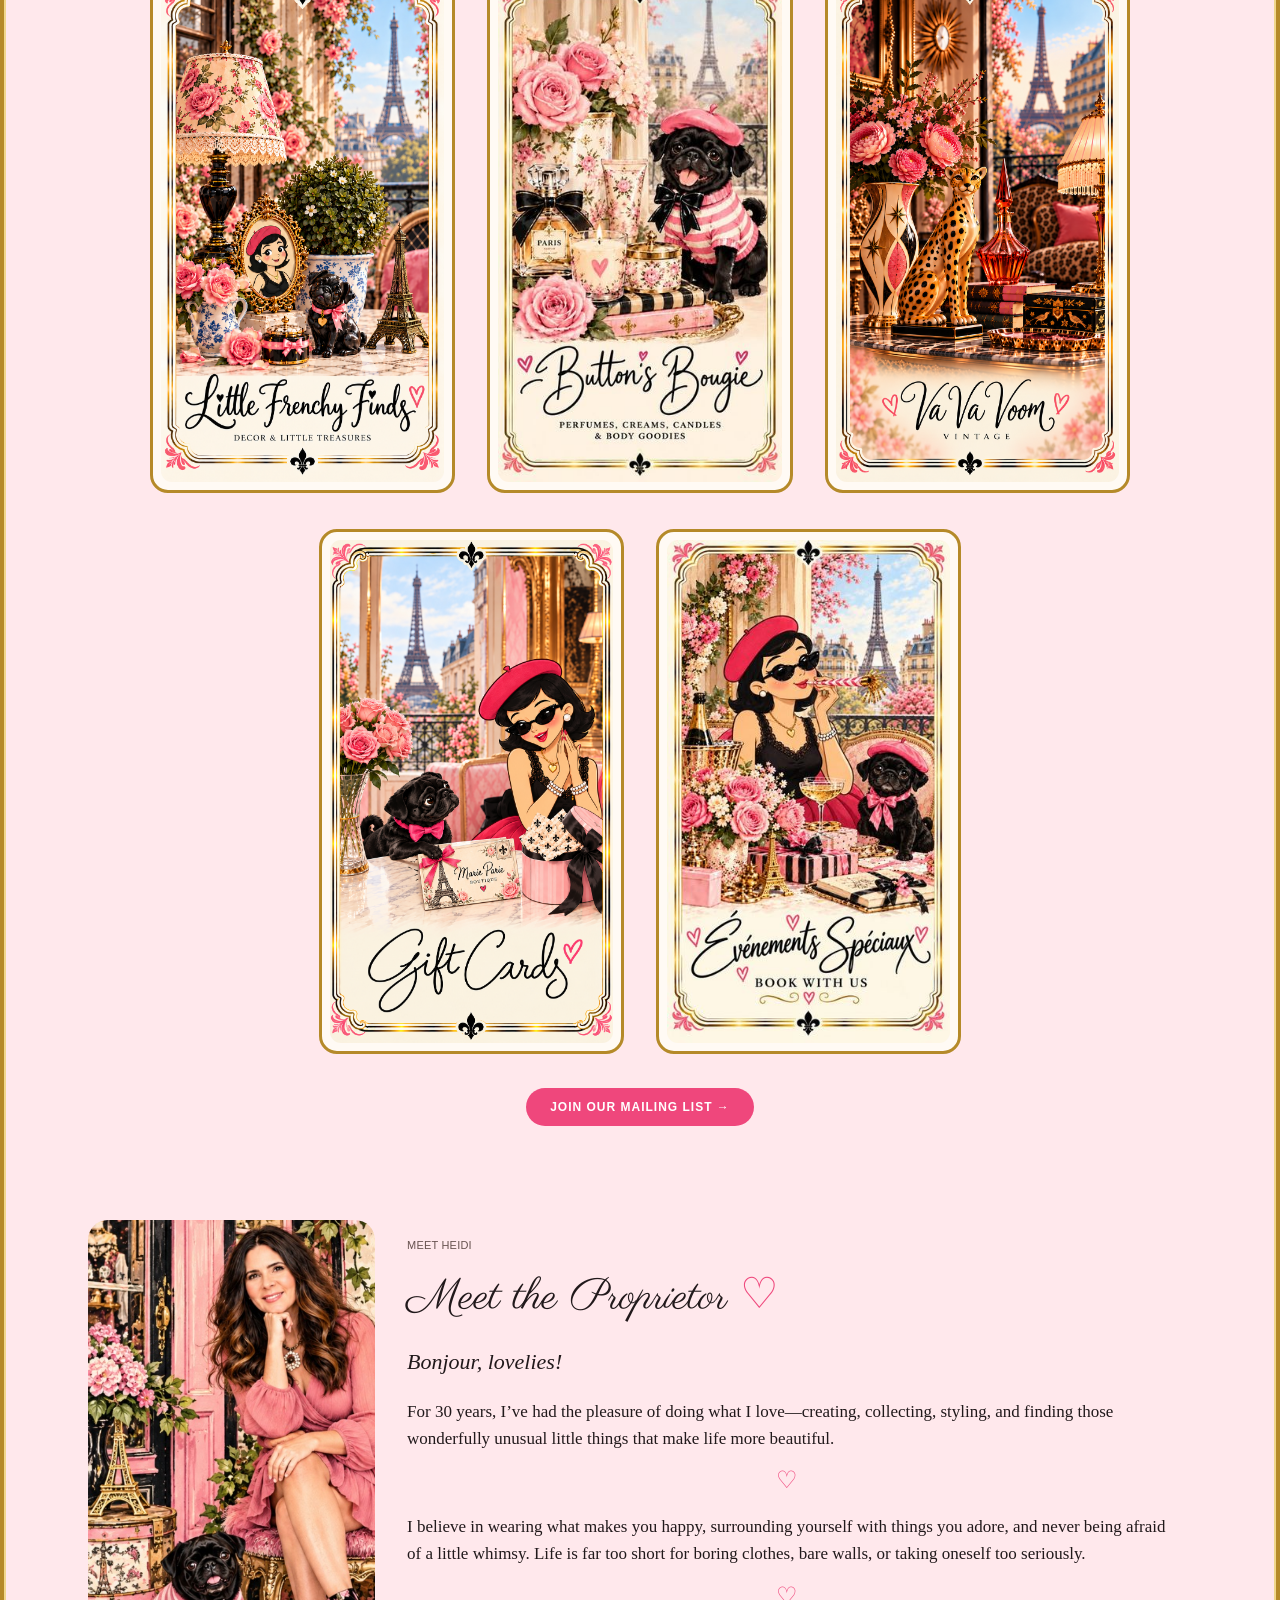
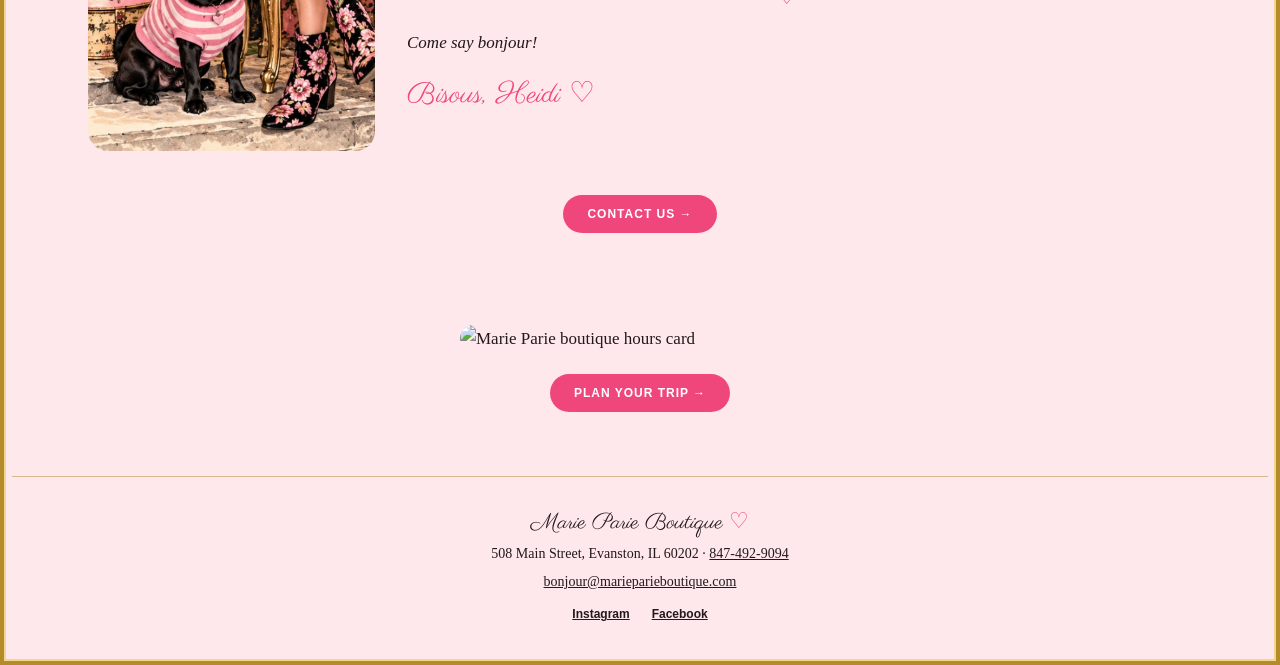
==== commit c0d5fe19: "Issue #11: add mailing list and contact forms" ====
--- a/index.html
+++ b/index.html
@@ -11,9 +11,7 @@
 <script async src="https://www.googletagmanager.com/gtag/js?id=G-XJGS2LN5LC"></script>
 <script>window.dataLayer=window.dataLayer||[];function gtag(){dataLayer.push(arguments);}gtag('js',new Date());gtag('config','G-XJGS2LN5LC');</script>
 <script type="application/ld+json">{"@context":"https://schema.org","@graph":[{"@type":"ClothingStore","@id":"https://marie-parie-cefcbdbud6f0gncq.westus3-01.azurewebsites.net/#boutique","name":"Marie Parie Boutique","url":"https://marie-parie-cefcbdbud6f0gncq.westus3-01.azurewebsites.net/","image":"https://marie-parie-cefcbdbud6f0gncq.westus3-01.azurewebsites.net/assets/marie-parie-social.jpg","description":"Discover Parisian-inspired clothing, jewelry, vintage finds, French gifts and private gatherings at Marie Parie Boutique, 508 Main Street in Evanston, Illinois.","telephone":"+1-847-492-9094","email":"bonjour@marieparieboutique.com","address":{"@type":"PostalAddress","streetAddress":"508 Main Street","addressLocality":"Evanston","addressRegion":"IL","postalCode":"60202","addressCountry":"US"},"openingHoursSpecification":[{"@type":"OpeningHoursSpecification","dayOfWeek":["Tuesday","Wednesday","Thursday","Friday"],"opens":"11:00","closes":"18:00"},{"@type":"OpeningHoursSpecification","dayOfWeek":["Saturday","Sunday"],"opens":"11:00","closes":"17:00"}]},{"@type":"WebSite","@id":"https://marie-parie-cefcbdbud6f0gncq.westus3-01.azurewebsites.net/#website","name":"Marie Parie Boutique","url":"https://marie-parie-cefcbdbud6f0gncq.westus3-01.azurewebsites.net/","publisher":{"@id":"https://marie-parie-cefcbdbud6f0gncq.westus3-01.azurewebsites.net/#boutique"}}]}</script>
-<style>
-@import url('https://fonts.googleapis.com/css2?family=Parisienne&display=swap');@font-face{font-family:Gigi;src:local('Gigi');font-display:swap}:root{--cream:#fffaf4;--pink:#ef477c;--pale:#ffe8ec;--ink:#21191b;--line:#d8b790;--gold:#b58a29}*{box-sizing:border-box}html{scroll-behavior:smooth}body{margin:0;background:var(--pale);color:var(--ink);font:17px/1.6 Georgia,serif;border:4px solid var(--gold);box-shadow:inset 0 0 0 2px #f0d78c;padding:8px}a{color:inherit}a:focus-visible,button:focus-visible{outline:3px solid #923655;outline-offset:5px}.skip{position:absolute;left:-9999px}.skip:focus{left:10px;z-index:99;background:white}.site-header{background:var(--cream);border-bottom:1px solid var(--line)}.nav{max-width:1160px;margin:auto;padding:20px 28px;display:flex;justify-content:space-between;align-items:center;gap:20px}.logo{text-decoration:none;text-align:center;line-height:1}.logo strong{font:400 38px/1 Gigi,'Parisienne','Brush Script MT',cursive}.heart{color:var(--pink)}.logo small{display:block;font:11px/2 Arial,sans-serif;letter-spacing:5px}.nav-links{display:flex;gap:32px}.nav-links a{text-decoration:none;font:700 12px/1.4 Arial,sans-serif;letter-spacing:1.5px}.nav-links a:hover{color:var(--pink)}main{max-width:1160px;margin:auto;padding:0 28px}section{scroll-margin-top:25px}.hero{margin-top:22px;position:relative;border-radius:22px;overflow:hidden;border:1px solid var(--line);background:var(--cream)}.hero-scene{position:relative}.hero-scene img{width:100%;height:auto;display:block;aspect-ratio:710/336;object-fit:cover}.hero-caption{padding:25px 30px;background:var(--cream);display:flex;align-items:center;justify-content:space-between;gap:24px}.eyebrow{font:11px/1.7 Arial,sans-serif;text-transform:uppercase;letter-spacing:.2px;color:#685350;margin:0 0 6px;white-space:nowrap}h1,h2,h3{font-family:Gigi,'Parisienne','Brush Script MT',cursive;font-style:normal;font-weight:400}.hero-caption h1{font-size:clamp(30px,3.8vw,43px);line-height:1.2;margin:0 0 6px}.hero-caption p:last-child{margin:0;color:#685350}.pill{display:inline-block;padding:10px 24px;border-radius:40px;background:var(--pink);color:#fff;text-decoration:none;font:700 12px/1.5 Arial,sans-serif;letter-spacing:1px;white-space:nowrap;border:0}.shop-section{padding:62px 0 70px}.section-title{text-align:center;margin:0 0 34px}.section-title h2{font-size:48px;line-height:1.2;margin:0 0 8px}.section-title p{margin:0;color:#685350;font-size:16px}.merchandise{display:grid;grid-template-columns:repeat(3,minmax(0,1fr));gap:36px 32px;max-width:980px;margin:0 auto}.category{position:relative;display:block;text-decoration:none;border:3px solid var(--gold);border-radius:18px;background:var(--cream);padding:8px;transition:transform .16s ease,box-shadow .16s ease;overflow:hidden}.category:hover{transform:translateY(-6px);box-shadow:0 12px 24px #4d292024}.category img{display:block;width:100%;aspect-ratio:9/16;object-fit:cover;border-radius:11px}.category .card-title{display:none}.gift-cards{background:var(--cream);border:1px solid var(--line);border-radius:20px;padding:30px 34px;margin:0 0 60px;display:flex;align-items:center;justify-content:space-between;gap:24px}.gift-cards h2{font-size:38px;line-height:1.2;margin:0 0 8px}.gift-cards p{margin:0;max-width:570px}.gift-status{display:block;font:11px/1.5 Arial,sans-serif;text-align:center;margin-top:8px;color:#685350}.proprietor{display:grid;grid-template-columns:minmax(170px,26%) minmax(0,1fr);gap:32px;align-items:center;padding:32px 0;margin:0 0 24px}.proprietor>img{width:100%;max-width:300px;border-radius:20px;justify-self:center}.proprietor-copy{max-width:760px}.proprietor h2,.hours h2{font-size:43px;line-height:1.15;margin:0 0 20px}.proprietor .greeting{font-size:22px;font-style:italic}.proprietor p{margin:0 0 19px}.proprietor-heart{font:24px/1 Gigi,'Parisienne',cursive;color:var(--pink);text-align:center;margin:1px 0 18px!important}.signature{font:29px/1.4 Gigi,'Parisienne',cursive;color:var(--pink)}.hours{display:grid;grid-template-columns:.65fr 1.35fr;gap:45px;align-items:center;padding:64px 0}.hours-art{width:100%;max-width:300px;justify-self:center;border-radius:22px}.hour-grid{display:grid;grid-template-columns:repeat(3,1fr);gap:18px;margin:24px 0 30px}.hour-grid div{padding-right:16px;border-right:1px solid var(--line)}.hour-grid div:last-child{border:0}.hour-grid dt{font-size:15px}.hour-grid dd{margin:6px 0 0;font:italic 28px/1.2 Georgia,serif;color:#b32351}.visit-info p{margin:4px 0}.footer{border-top:1px solid var(--line);padding:32px 25px;background:var(--pale);text-align:center}.footer strong{font:400 22px/1.2 Gigi,'Parisienne',cursive}.footer p{margin:6px 0;font-size:14px}.socials{display:flex;justify-content:center;gap:22px;margin-top:14px}.socials a{font:700 12px Arial,sans-serif}.dialog{max-width:600px;width:calc(100% - 32px);border:1px solid var(--line);border-radius:20px;padding:32px;background:var(--cream);color:var(--ink)}.dialog::backdrop{background:#21191b88}.dialog img{max-width:280px;width:100%;max-height:240px;object-fit:contain;display:block;margin:auto}.close{float:right;background:transparent;border:0;font-size:24px;cursor:pointer}.dialog p{margin:15px 0}@media(max-width:800px){.merchandise{grid-template-columns:repeat(2,minmax(0,1fr));gap:26px 20px}.hero-caption{display:block}.hero-caption .pill{margin-top:18px}}@media(max-width:600px){body{font-size:16px;padding:4px}.nav{padding:18px 16px;flex-direction:column;gap:16px}.logo strong{font-size:35px}.nav-links{gap:22px}.nav-links a{font-size:10px}main{padding:0 16px}.hero{margin-top:10px}.hero-scene img{aspect-ratio:auto;object-fit:contain}.hero-caption{padding:22px 16px}.hero-caption h1{font-size:32px}.eyebrow{font-size:10px}.shop-section{padding:42px 0 48px}.section-title h2{font-size:39px}.section-title p{font-size:14px}.proprietor{grid-template-columns:1fr;gap:24px;padding:24px 0}.proprietor>img{max-width:280px}.hours{grid-template-columns:1fr;gap:24px;padding:42px 0}.hours-art{max-width:240px}.hour-grid{gap:10px}.hour-grid dt{font-size:13px}.hour-grid dd{font-size:23px}.hour-grid div{padding-right:9px}.gift-cards{display:block;padding:24px 20px;margin-bottom:40px}.gift-cards>div:last-child{margin-top:20px;text-align:left}.gift-status{text-align:left}.footer{padding:28px 16px}}@media(max-width:480px){.merchandise{grid-template-columns:1fr;gap:24px;max-width:340px}}@media(prefers-reduced-motion:reduce){html{scroll-behavior:auto}.category{transition:none}}
-.merchandise-bottom{grid-column:1/-1;display:grid;grid-template-columns:repeat(2,minmax(0,1fr));gap:36px 32px;max-width:642px;margin-left:auto;margin-right:auto}@media(max-width:600px){.merchandise-bottom{gap:26px 20px;max-width:none}}@media(max-width:480px){.merchandise-bottom{grid-template-columns:1fr;gap:24px;max-width:340px}}</style></head><body>
+<link rel="stylesheet" href="issue11.css"></head><body>
 <a class="skip" href="#main">Skip to content</a><header class="site-header"><nav class="nav" aria-label="Main navigation"><a class="logo" href="#"><strong>Marie Parie <span class="heart">♡</span></strong><small>BOUTIQUE</small></a><div class="nav-links"><a href="#shop">PERUSE</a><a href="#heidi">MEET HEIDI</a><a href="#visit">HOURS &amp; VISIT</a></div></nav></header><main id="main">
 <section class="hero" aria-labelledby="hero-title"><div class="hero-scene"><img src="assets/hero-storefront.png" alt="Pink Parisian storefront framed by flowers, with a striped awning, Eiffel Tower, and Marie Parie walking Button"></div><div class="hero-caption"><div><p class="eyebrow">Fashion &amp; Frolic in Evanston since 1996</p><h1 id="hero-title">Parisian Flair Extraordinaire</h1><p>Clothing, treasures, and little luxuries pour vous, chosen with love.</p></div><a class="pill" href="#shop">EXPLORE THE BOUTIQUE →</a></div></section>
 <section id="shop" class="shop-section"><div class="section-title"><h2>Peruse <span class="heart">♡</span></h2><p>A curated collection of clothing, jewelry, accessories, vintage, handmade French finds, décor &amp; little treasures.</p></div><div class="merchandise">
@@ -27,9 +25,12 @@
 <a class="category" href="#gift-cards"><div class="card-title"><h3>Gift Cards</h3><p>A little Paris, beautifully gifted</p></div><img src="assets/giftcards.png" alt="Marie Parie gift cards"></a>
 <a class="category" href="#visit"><div class="card-title"><h3>Événements Spéciaux</h3><p>Special Events</p></div><img src="assets/peruse-evenements-speciaux.jpg" alt="Special events at Marie Parie"></a>
 </div>
-</div></section>
+</div><div class="cta-row"><button class="pill form-open" type="button" data-dialog="mailing-list-dialog">JOIN OUR MAILING LIST →</button></div></section>
 <section id="heidi" class="proprietor"><img src="assets/heidi-and-button.jpg" alt="Heidi with Button at Marie Parie Boutique"><div class="proprietor-copy"><p class="eyebrow">Meet Heidi</p><h2>Meet the Proprietor <span class="heart">♡</span></h2><p class="greeting">Bonjour, lovelies!</p><p>For 30 years, I’ve had the pleasure of doing what I love—creating, collecting, styling, and finding those wonderfully unusual little things that make life more beautiful.</p><p class="proprietor-heart" aria-hidden="true">♡</p><p>I believe in wearing what makes you happy, surrounding yourself with things you adore, and never being afraid of a little whimsy. Life is far too short for boring clothes, bare walls, or taking oneself too seriously.</p><p class="proprietor-heart" aria-hidden="true">♡</p><p><em>Come say bonjour!</em></p><p class="signature">Bisous, Heidi ♡</p></div></section>
+<div class="cta-row"><button class="pill form-open" type="button" data-dialog="contact-dialog">CONTACT US →</button></div>
 <section id="visit" class="hours" style="display:flex;flex-direction:column;justify-content:center;align-items:center;gap:22px"><img class="hours-art" style="max-width:360px" src="https://github.com/user-attachments/assets/9dfb5991-bdff-45d2-a186-61f02ec43601" alt="Marie Parie boutique hours card"><a class="pill" href="https://www.google.com/maps/search/?api=1&query=508+Main+Street+Evanston+IL+60202" target="_blank" rel="noopener">PLAN YOUR TRIP →</a></section></main>
 <footer class="footer"><strong>Marie Parie Boutique <span class="heart">♡</span></strong><p>508 Main Street, Evanston, IL 60202 · <a href="tel:+18474929094">847-492-9094</a></p><p><a href="mailto:bonjour@marieparieboutique.com">bonjour@marieparieboutique.com</a></p><div class="socials"><a href="https://www.instagram.com/marie_parie_boutique/" target="_blank" rel="noopener">Instagram</a><a href="https://www.facebook.com/marieparieboutique" target="_blank" rel="noopener">Facebook</a></div></footer>
 <dialog class="dialog" id="category-dialog"><button class="close" aria-label="Close category">×</button><h2 id="dialog-title"></h2><img id="dialog-image" alt=""><p id="dialog-description"></p><p>Visit the boutique to discover the latest finds, or get in touch to ask about this collection.</p><a class="pill" href="mailto:bonjour@marieparieboutique.com">ASK ABOUT THIS COLLECTION</a></dialog>
-<script>const categories=[["clothing","Couture Cuteness","Clothing"],["jewelry","Ooh La La Bijoux","Jewelry"],["accessories","Très Chic Accessories","Accessories"],["vintage","Va Va Voom","Vintage"],["france","Parisian Pleasures","Handmade + Made in France"],["treasures","Little Frenchy Finds","Décor & Little Treasures"]];const dialog=document.querySelector('#category-dialog');document.querySelectorAll('[data-category]').forEach(a=>a.addEventListener('click',e=>{e.preventDefault();const item=categories.find(x=>x[0]===a.dataset.category);document.querySelector('#dialog-title').textContent=item[1];document.querySelector('#dialog-description').textContent=item[2];document.querySelector('#dialog-image').src=a.querySelector('img').src;dialog.showModal()}));document.querySelectorAll('.dialog .close').forEach(b=>b.addEventListener('click',()=>b.closest('dialog').close()));document.querySelectorAll('dialog').forEach(d=>d.addEventListener('click',e=>{if(e.target===d){const r=d.getBoundingClientRect();if(e.clientX<r.left||e.clientX>r.right||e.clientY<r.top||e.clientY>r.bottom)d.close()}}));</script></body></html>+<dialog class="dialog form-dialog" id="mailing-list-dialog"><button class="close" aria-label="Close mailing list form">×</button><h2>Join Our Mailing List <span class="heart">♡</span></h2><p class="form-intro">A little Paris in your inbox—new arrivals, events, and boutique delights.</p><form class="pretty-form email-form" data-kind="mailing list"><div class="form-field"><label for="ml-first">First Name *</label><input id="ml-first" name="firstName" autocomplete="given-name" required></div><div class="form-field"><label for="ml-last">Last Name *</label><input id="ml-last" name="lastName" autocomplete="family-name" required></div><div class="form-field full"><label for="ml-email">Email *</label><input id="ml-email" name="email" type="email" autocomplete="email" required></div><div class="form-field full"><label for="ml-phone">Mobile Phone</label><input id="ml-phone" name="phone" type="tel" autocomplete="tel"></div><p class="required-note">* indicates a required field.</p><div class="form-actions"><button class="pill" type="submit">SEND MY DETAILS →</button></div><p class="form-email-note">This will open an email addressed to <a href="mailto:bonjour@marieparieboutique.com">bonjour@marieparieboutique.com</a>.</p></form></dialog>
+<dialog class="dialog form-dialog" id="contact-dialog"><button class="close" aria-label="Close contact form">×</button><h2>Contact Us <span class="heart">♡</span></h2><p class="form-intro">Questions, ideas, a special request? We’d love to hear from you.</p><form class="pretty-form email-form" data-kind="contact"><div class="form-field"><label for="ct-first">First Name *</label><input id="ct-first" name="firstName" autocomplete="given-name" required></div><div class="form-field"><label for="ct-last">Last Name *</label><input id="ct-last" name="lastName" autocomplete="family-name" required></div><div class="form-field full"><label for="ct-email">Email *</label><input id="ct-email" name="email" type="email" autocomplete="email" required></div><div class="form-field full"><label for="ct-message">How May We Help You? *</label><textarea id="ct-message" name="message" required></textarea></div><p class="required-note">* indicates a required field.</p><div class="form-actions"><button class="pill" type="submit">SEND TO MARIE PARIE →</button></div><p class="form-email-note">This will open an email addressed to <a href="mailto:bonjour@marieparieboutique.com">bonjour@marieparieboutique.com</a>.</p></form></dialog>
+<script src="issue11.js" defer></script></body></html>
--- a/issue11.css
+++ b/issue11.css
@@ -0,0 +1 @@
+@import url('https://fonts.googleapis.com/css2?family=Parisienne&display=swap');@font-face{font-family:Gigi;src:local('Gigi');font-display:swap}:root{--cream:#fffaf4;--pink:#ef477c;--pale:#ffe8ec;--ink:#21191b;--line:#d8b790;--gold:#b58a29}*{box-sizing:border-box}html{scroll-behavior:smooth}body{margin:0;background:var(--pale);color:var(--ink);font:17px/1.6 Georgia,serif;border:4px solid var(--gold);box-shadow:inset 0 0 0 2px #f0d78c;padding:8px}a{color:inherit}a:focus-visible,button:focus-visible,input:focus-visible,textarea:focus-visible{outline:3px solid #923655;outline-offset:4px}.skip{position:absolute;left:-9999px}.skip:focus{left:10px;z-index:99;background:white}.site-header{background:var(--cream);border-bottom:1px solid var(--line)}.nav{max-width:1160px;margin:auto;padding:20px 28px;display:flex;justify-content:space-between;align-items:center;gap:20px}.logo{text-decoration:none;text-align:center;line-height:1}.logo strong{font:400 38px/1 Gigi,'Parisienne','Brush Script MT',cursive}.heart{color:var(--pink)}.logo small{display:block;font:11px/2 Arial,sans-serif;letter-spacing:5px}.nav-links{display:flex;gap:32px}.nav-links a{text-decoration:none;font:700 12px/1.4 Arial,sans-serif;letter-spacing:1.5px}.nav-links a:hover{color:var(--pink)}main{max-width:1160px;margin:auto;padding:0 28px}section{scroll-margin-top:25px}.hero{margin-top:22px;position:relative;border-radius:22px;overflow:hidden;border:1px solid var(--line);background:var(--cream)}.hero-scene{position:relative}.hero-scene img{width:100%;height:auto;display:block;aspect-ratio:710/336;object-fit:cover}.hero-caption{padding:25px 30px;background:var(--cream);display:flex;align-items:center;justify-content:space-between;gap:24px}.eyebrow{font:11px/1.7 Arial,sans-serif;text-transform:uppercase;letter-spacing:.2px;color:#685350;margin:0 0 6px;white-space:nowrap}h1,h2,h3{font-family:Gigi,'Parisienne','Brush Script MT',cursive;font-style:normal;font-weight:400}.hero-caption h1{font-size:clamp(30px,3.8vw,43px);line-height:1.2;margin:0 0 6px}.hero-caption p:last-child{margin:0;color:#685350}.pill{display:inline-block;padding:10px 24px;border-radius:40px;background:var(--pink);color:#fff;text-decoration:none;font:700 12px/1.5 Arial,sans-serif;letter-spacing:1px;white-space:nowrap;border:0;cursor:pointer}.pill:hover{filter:brightness(.95);transform:translateY(-1px)}.shop-section{padding:62px 0 34px}.section-title{text-align:center;margin:0 0 34px}.section-title h2{font-size:48px;line-height:1.2;margin:0 0 8px}.section-title p{margin:0;color:#685350;font-size:16px}.merchandise{display:grid;grid-template-columns:repeat(3,minmax(0,1fr));gap:36px 32px;max-width:980px;margin:0 auto}.category{position:relative;display:block;text-decoration:none;border:3px solid var(--gold);border-radius:18px;background:var(--cream);padding:8px;transition:transform .16s ease,box-shadow .16s ease;overflow:hidden}.category:hover{transform:translateY(-6px);box-shadow:0 12px 24px #4d292024}.category img{display:block;width:100%;aspect-ratio:9/16;object-fit:cover;border-radius:11px}.category .card-title{display:none}.cta-row{text-align:center;margin:34px 0 28px}.proprietor{display:grid;grid-template-columns:minmax(170px,26%) minmax(0,1fr);gap:32px;align-items:center;padding:32px 0 10px;margin:0}.proprietor>img{width:100%;max-width:300px;border-radius:20px;justify-self:center}.proprietor-copy{max-width:760px}.proprietor h2,.hours h2{font-size:43px;line-height:1.15;margin:0 0 20px}.proprietor .greeting{font-size:22px;font-style:italic}.proprietor p{margin:0 0 19px}.proprietor-heart{font:24px/1 Gigi,'Parisienne',cursive;color:var(--pink);text-align:center;margin:1px 0 18px!important}.signature{font:29px/1.4 Gigi,'Parisienne',cursive;color:var(--pink)}.hours{display:grid;grid-template-columns:.65fr 1.35fr;gap:45px;align-items:center;padding:64px 0}.hours-art{width:100%;max-width:300px;justify-self:center;border-radius:22px}.footer{border-top:1px solid var(--line);padding:32px 25px;background:var(--pale);text-align:center}.footer strong{font:400 22px/1.2 Gigi,'Parisienne',cursive}.footer p{margin:6px 0;font-size:14px}.socials{display:flex;justify-content:center;gap:22px;margin-top:14px}.socials a{font:700 12px Arial,sans-serif}.dialog{max-width:600px;width:calc(100% - 32px);border:1px solid var(--line);border-radius:20px;padding:32px;background:var(--cream);color:var(--ink)}.dialog::backdrop{background:#21191b88}.dialog img{max-width:280px;width:100%;max-height:240px;object-fit:contain;display:block;margin:auto}.close{float:right;background:transparent;border:0;font-size:24px;cursor:pointer}.dialog p{margin:15px 0}.form-dialog{max-width:680px;background:linear-gradient(145deg,#fffaf4 0%,#ffe8ec 58%,#fff4f7 100%);border:3px solid var(--gold);box-shadow:0 18px 50px #21191b45}.form-dialog h2{font-size:42px;line-height:1.1;margin:8px 0 6px;text-align:center}.form-intro{text-align:center;color:#685350;margin:0 0 24px!important}.pretty-form{display:grid;grid-template-columns:1fr 1fr;gap:18px}.form-field{display:flex;flex-direction:column;gap:6px}.form-field.full{grid-column:1/-1}.form-field label{font:700 12px/1.4 Arial,sans-serif;letter-spacing:.6px;text-transform:uppercase;color:#4d353b}.form-field input,.form-field textarea{width:100%;border:1px solid #d8b790;border-radius:12px;background:#fffdfa;padding:12px 13px;font:16px/1.4 Georgia,serif;color:var(--ink)}.form-field textarea{min-height:150px;resize:vertical}.required-note{grid-column:1/-1;font-size:13px;color:#685350;margin:0!important}.form-actions{grid-column:1/-1;text-align:center;margin-top:3px}.form-actions .pill{font-size:13px}.form-email-note{grid-column:1/-1;text-align:center;font-size:13px;color:#685350;margin:0!important}.form-email-note a{color:#a8204d}.merchandise-bottom{grid-column:1/-1;display:grid;grid-template-columns:repeat(2,minmax(0,1fr));gap:36px 32px;max-width:642px;margin-left:auto;margin-right:auto}@media(max-width:800px){.merchandise{grid-template-columns:repeat(2,minmax(0,1fr));gap:26px 20px}.hero-caption{display:block}.hero-caption .pill{margin-top:18px}}@media(max-width:600px){body{font-size:16px;padding:4px}.nav{padding:18px 16px;flex-direction:column;gap:16px}.logo strong{font-size:35px}.nav-links{gap:22px}.nav-links a{font-size:10px}main{padding:0 16px}.hero{margin-top:10px}.hero-scene img{aspect-ratio:auto;object-fit:contain}.hero-caption{padding:22px 16px}.hero-caption h1{font-size:32px}.eyebrow{font-size:10px}.shop-section{padding:42px 0 28px}.section-title h2{font-size:39px}.section-title p{font-size:14px}.proprietor{grid-template-columns:1fr;gap:24px;padding:24px 0 8px}.proprietor>img{max-width:280px}.hours{grid-template-columns:1fr;gap:24px;padding:42px 0}.hours-art{max-width:240px}.footer{padding:28px 16px}.pretty-form{grid-template-columns:1fr}.form-field.full,.required-note,.form-actions,.form-email-note{grid-column:1}.form-dialog{padding:24px 20px}.form-dialog h2{font-size:36px}.merchandise-bottom{gap:26px 20px;max-width:none}}@media(max-width:480px){.merchandise{grid-template-columns:1fr;gap:24px;max-width:340px}.merchandise-bottom{grid-template-columns:1fr;gap:24px;max-width:340px}}@media(prefers-reduced-motion:reduce){html{scroll-behavior:auto}.category{transition:none}.pill{transition:none}}
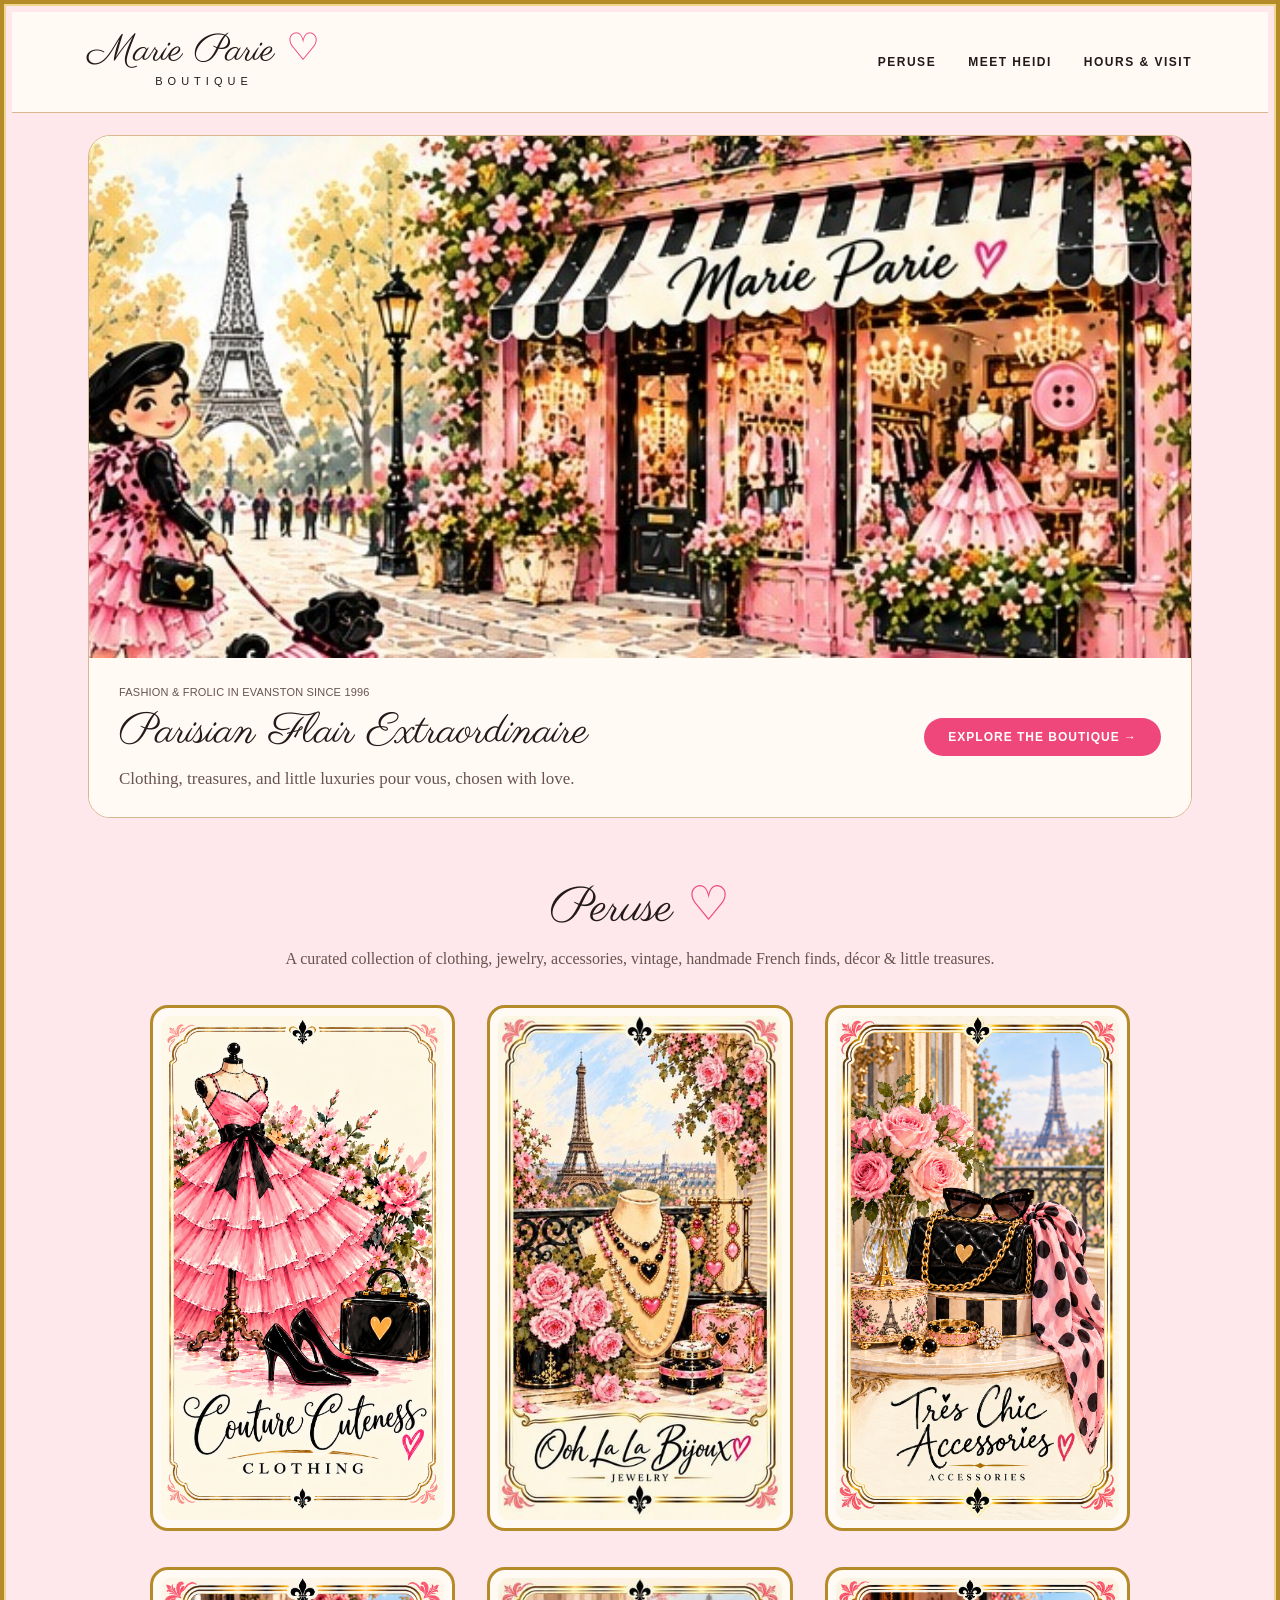
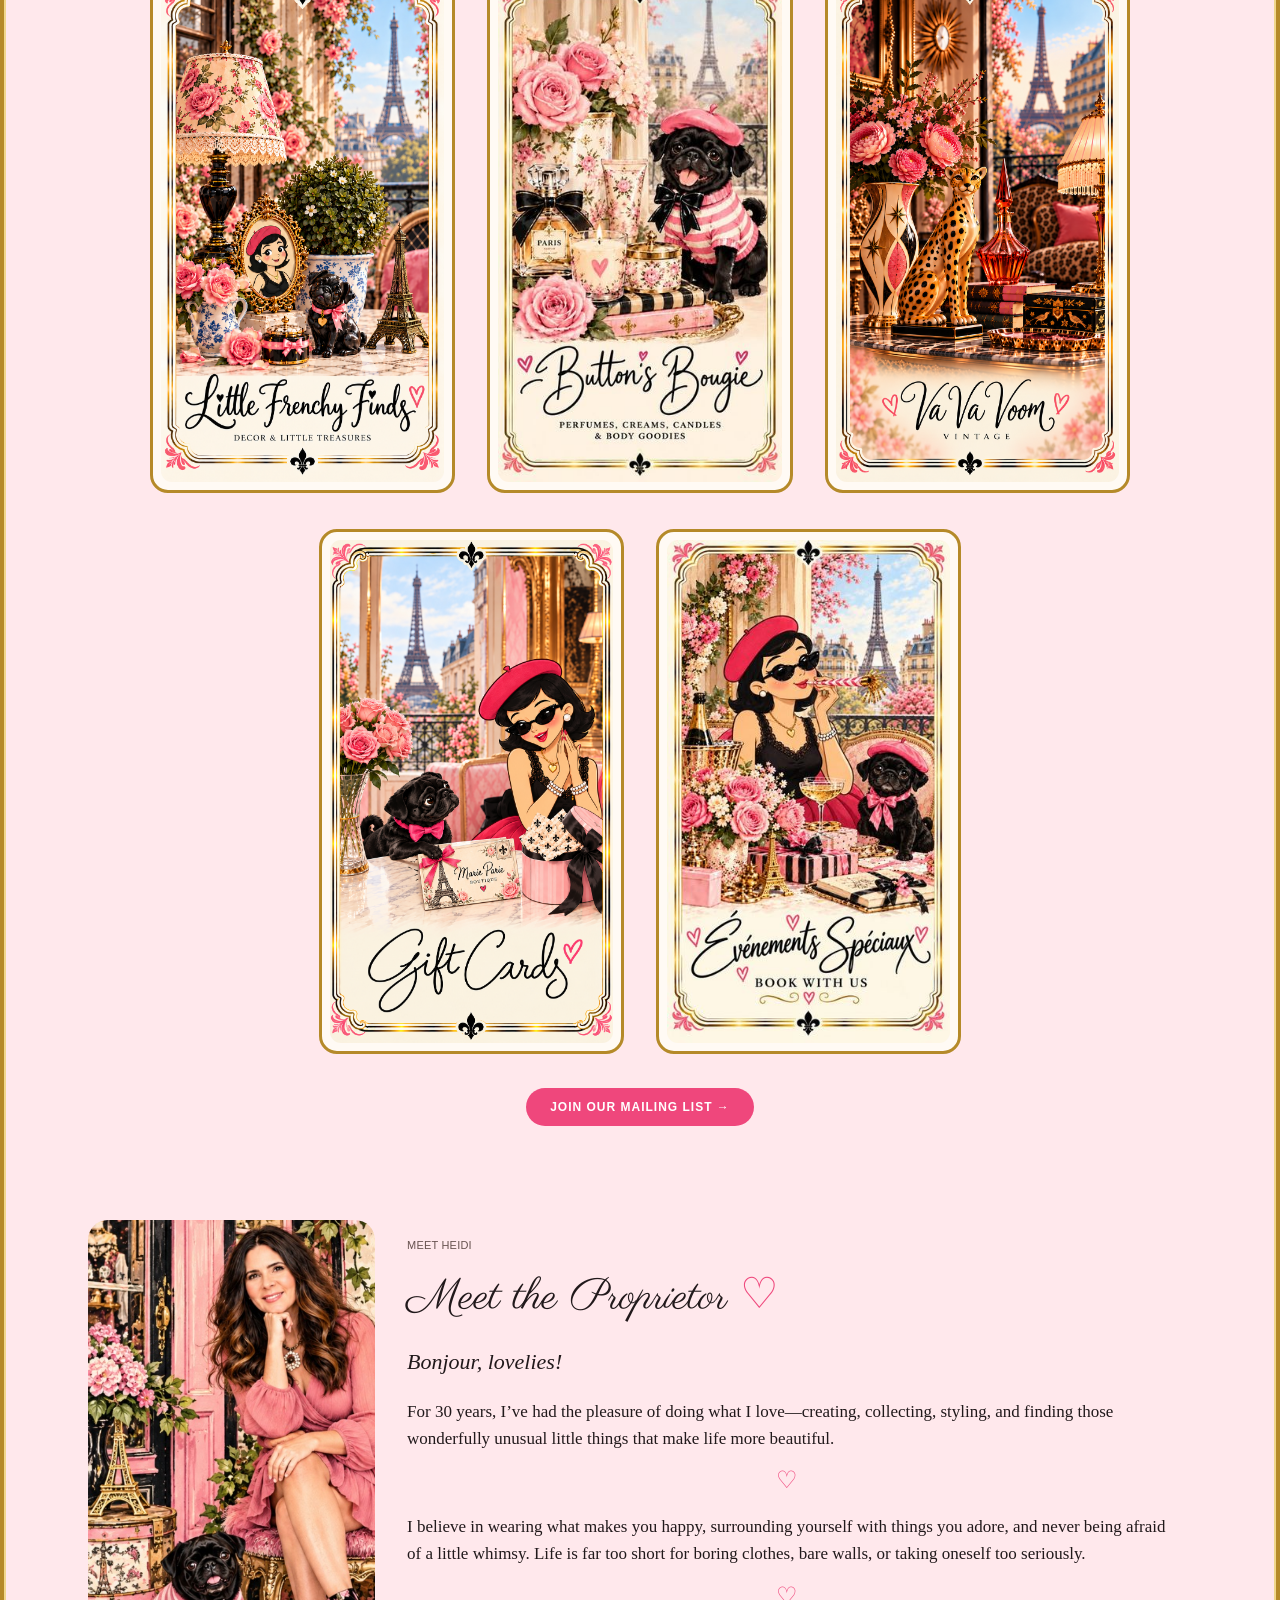
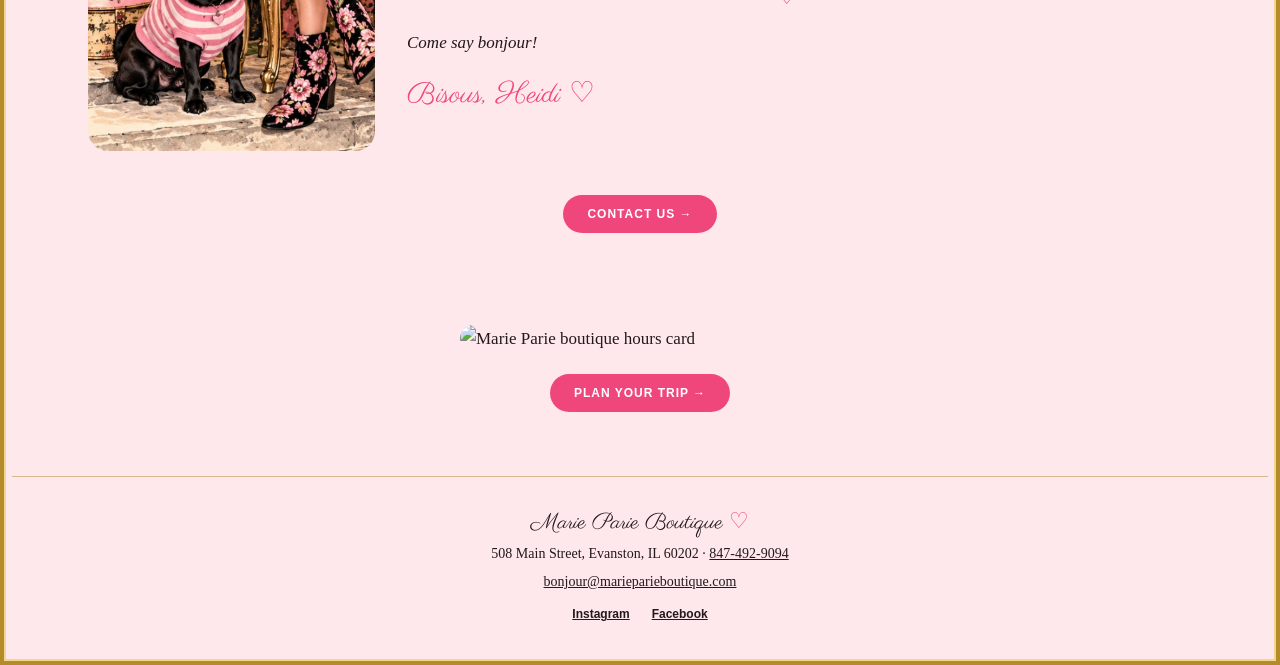
==== commit dbe7f6c0: "Fix #16: use optimized hero image on staging" ====
--- a/index.html
+++ b/index.html
@@ -13,7 +13,7 @@
 <script type="application/ld+json">{"@context":"https://schema.org","@graph":[{"@type":"ClothingStore","@id":"https://marie-parie-cefcbdbud6f0gncq.westus3-01.azurewebsites.net/#boutique","name":"Marie Parie Boutique","url":"https://marie-parie-cefcbdbud6f0gncq.westus3-01.azurewebsites.net/","image":"https://marie-parie-cefcbdbud6f0gncq.westus3-01.azurewebsites.net/assets/marie-parie-social.jpg","description":"Discover Parisian-inspired clothing, jewelry, vintage finds, French gifts and private gatherings at Marie Parie Boutique, 508 Main Street in Evanston, Illinois.","telephone":"+1-847-492-9094","email":"bonjour@marieparieboutique.com","address":{"@type":"PostalAddress","streetAddress":"508 Main Street","addressLocality":"Evanston","addressRegion":"IL","postalCode":"60202","addressCountry":"US"},"openingHoursSpecification":[{"@type":"OpeningHoursSpecification","dayOfWeek":["Tuesday","Wednesday","Thursday","Friday"],"opens":"11:00","closes":"18:00"},{"@type":"OpeningHoursSpecification","dayOfWeek":["Saturday","Sunday"],"opens":"11:00","closes":"17:00"}]},{"@type":"WebSite","@id":"https://marie-parie-cefcbdbud6f0gncq.westus3-01.azurewebsites.net/#website","name":"Marie Parie Boutique","url":"https://marie-parie-cefcbdbud6f0gncq.westus3-01.azurewebsites.net/","publisher":{"@id":"https://marie-parie-cefcbdbud6f0gncq.westus3-01.azurewebsites.net/#boutique"}}]}</script>
 <link rel="stylesheet" href="issue11.css"></head><body>
 <a class="skip" href="#main">Skip to content</a><header class="site-header"><nav class="nav" aria-label="Main navigation"><a class="logo" href="#"><strong>Marie Parie <span class="heart">♡</span></strong><small>BOUTIQUE</small></a><div class="nav-links"><a href="#shop">PERUSE</a><a href="#heidi">MEET HEIDI</a><a href="#visit">HOURS &amp; VISIT</a></div></nav></header><main id="main">
-<section class="hero" aria-labelledby="hero-title"><div class="hero-scene"><img src="assets/hero-storefront.png" alt="Pink Parisian storefront framed by flowers, with a striped awning, Eiffel Tower, and Marie Parie walking Button"></div><div class="hero-caption"><div><p class="eyebrow">Fashion &amp; Frolic in Evanston since 1996</p><h1 id="hero-title">Parisian Flair Extraordinaire</h1><p>Clothing, treasures, and little luxuries pour vous, chosen with love.</p></div><a class="pill" href="#shop">EXPLORE THE BOUTIQUE →</a></div></section>
+<section class="hero" aria-labelledby="hero-title"><div class="hero-scene"><img src="assets/marie-parie-social.jpg" fetchpriority="high" decoding="async" alt="Pink Parisian storefront framed by flowers, with a striped awning, Eiffel Tower, and Marie Parie walking Button"></div><div class="hero-caption"><div><p class="eyebrow">Fashion &amp; Frolic in Evanston since 1996</p><h1 id="hero-title">Parisian Flair Extraordinaire</h1><p>Clothing, treasures, and little luxuries pour vous, chosen with love.</p></div><a class="pill" href="#shop">EXPLORE THE BOUTIQUE →</a></div></section>
 <section id="shop" class="shop-section"><div class="section-title"><h2>Peruse <span class="heart">♡</span></h2><p>A curated collection of clothing, jewelry, accessories, vintage, handmade French finds, décor &amp; little treasures.</p></div><div class="merchandise">
 <a class="category" href="#category-clothing" data-category="clothing"><div class="card-title"><h3>Couture Cuteness</h3><p>Clothing</p></div><img src="assets/peruse-couture-cuteness.png" alt="Couture Cuteness — clothing"></a>
 <a class="category" href="#category-jewelry" data-category="jewelry"><div class="card-title"><h3>Ooh La La Bijoux</h3><p>Jewelry</p></div><img src="assets/peruse-ooh-la-la-bijoux-new.jpg" alt="Ooh La La Bijoux — jewelry"></a>
@@ -31,6 +31,7 @@
 <section id="visit" class="hours" style="display:flex;flex-direction:column;justify-content:center;align-items:center;gap:22px"><img class="hours-art" style="max-width:360px" src="https://github.com/user-attachments/assets/9dfb5991-bdff-45d2-a186-61f02ec43601" alt="Marie Parie boutique hours card"><a class="pill" href="https://www.google.com/maps/search/?api=1&query=508+Main+Street+Evanston+IL+60202" target="_blank" rel="noopener">PLAN YOUR TRIP →</a></section></main>
 <footer class="footer"><strong>Marie Parie Boutique <span class="heart">♡</span></strong><p>508 Main Street, Evanston, IL 60202 · <a href="tel:+18474929094">847-492-9094</a></p><p><a href="mailto:bonjour@marieparieboutique.com">bonjour@marieparieboutique.com</a></p><div class="socials"><a href="https://www.instagram.com/marie_parie_boutique/" target="_blank" rel="noopener">Instagram</a><a href="https://www.facebook.com/marieparieboutique" target="_blank" rel="noopener">Facebook</a></div></footer>
 <dialog class="dialog" id="category-dialog"><button class="close" aria-label="Close category">×</button><h2 id="dialog-title"></h2><img id="dialog-image" alt=""><p id="dialog-description"></p><p>Visit the boutique to discover the latest finds, or get in touch to ask about this collection.</p><a class="pill" href="mailto:bonjour@marieparieboutique.com">ASK ABOUT THIS COLLECTION</a></dialog>
-<dialog class="dialog form-dialog" id="mailing-list-dialog"><button class="close" aria-label="Close mailing list form">×</button><h2>Join Our Mailing List <span class="heart">♡</span></h2><p class="form-intro">A little Paris in your inbox—new arrivals, events, and boutique delights.</p><form class="pretty-form email-form" data-kind="mailing list"><div class="form-field"><label for="ml-first">First Name *</label><input id="ml-first" name="firstName" autocomplete="given-name" required></div><div class="form-field"><label for="ml-last">Last Name *</label><input id="ml-last" name="lastName" autocomplete="family-name" required></div><div class="form-field full"><label for="ml-email">Email *</label><input id="ml-email" name="email" type="email" autocomplete="email" required></div><div class="form-field full"><label for="ml-phone">Mobile Phone</label><input id="ml-phone" name="phone" type="tel" autocomplete="tel"></div><p class="required-note">* indicates a required field.</p><div class="form-actions"><button class="pill" type="submit">SEND MY DETAILS →</button></div><p class="form-email-note">This will open an email addressed to <a href="mailto:bonjour@marieparieboutique.com">bonjour@marieparieboutique.com</a>.</p></form></dialog>
-<dialog class="dialog form-dialog" id="contact-dialog"><button class="close" aria-label="Close contact form">×</button><h2>Contact Us <span class="heart">♡</span></h2><p class="form-intro">Questions, ideas, a special request? We’d love to hear from you.</p><form class="pretty-form email-form" data-kind="contact"><div class="form-field"><label for="ct-first">First Name *</label><input id="ct-first" name="firstName" autocomplete="given-name" required></div><div class="form-field"><label for="ct-last">Last Name *</label><input id="ct-last" name="lastName" autocomplete="family-name" required></div><div class="form-field full"><label for="ct-email">Email *</label><input id="ct-email" name="email" type="email" autocomplete="email" required></div><div class="form-field full"><label for="ct-message">How May We Help You? *</label><textarea id="ct-message" name="message" required></textarea></div><p class="required-note">* indicates a required field.</p><div class="form-actions"><button class="pill" type="submit">SEND TO MARIE PARIE →</button></div><p class="form-email-note">This will open an email addressed to <a href="mailto:bonjour@marieparieboutique.com">bonjour@marieparieboutique.com</a>.</p></form></dialog>
+<dialog class="dialog form-dialog" id="mailing-list-dialog"><button class="close" aria-label="Close mailing list form">×</button><h2>Join Our Mailing List <span class="heart">♡</span></h2><p class="form-intro">A little Paris in your inbox—new arrivals, events, and boutique delights.</p><form class="pretty-form email-form" data-kind="mailing list"><div class="form-field"><label for="ml-first">First Name *</label><input id="ml-first" name="firstName" autocomplete="given-name" required></div><div class="form-field"><label for="ml-last">Last Name *</label><input id="ml-last" name="lastName" autocomplete="family-name" required></div><div class="form-field full"><label for="ml-email">Email *</label><input id="ml-email" name="email" type="email" autocomplete="email" required></div><div class="form-field full"><label for="ml-phone">Mobile Phone</label><input id="ml-phone" name="phone" type="tel" autocomplete="tel"></div><div class="form-field full"><label><input type="checkbox" name="consent" required> I agree to receive marketing emails from Marie Parie Boutique. I understand I can unsubscribe at any time. *</label></div><p class="required-note">* indicates a required field.</p><div class="cf-turnstile" data-sitekey="0x4AAAAAAFR4-OgtnoP1yPRi"></div><p class="form-status" role="status" aria-live="polite"></p><div class="form-actions"><button class="pill" type="submit">SEND MY DETAILS →</button></div><p class="form-email-note">Your details will be sent securely to Marie Parie Boutique.</p></form></dialog>
+<dialog class="dialog form-dialog" id="contact-dialog"><button class="close" aria-label="Close contact form">×</button><h2>Contact Us <span class="heart">♡</span></h2><p class="form-intro">Questions, ideas, a special request? We’d love to hear from you.</p><form class="pretty-form email-form" data-kind="contact"><div class="form-field"><label for="ct-first">First Name *</label><input id="ct-first" name="firstName" autocomplete="given-name" required></div><div class="form-field"><label for="ct-last">Last Name *</label><input id="ct-last" name="lastName" autocomplete="family-name" required></div><div class="form-field full"><label for="ct-email">Email *</label><input id="ct-email" name="email" type="email" autocomplete="email" required></div><div class="form-field full"><label for="ct-message">How May We Help You? *</label><textarea id="ct-message" name="message" required></textarea></div><p class="required-note">* indicates a required field.</p><div class="cf-turnstile" data-sitekey="0x4AAAAAAFR4-OgtnoP1yPRi"></div><p class="form-status" role="status" aria-live="polite"></p><div class="form-actions"><button class="pill" type="submit">SEND TO MARIE PARIE →</button></div><p class="form-email-note">Your message will be sent securely to Marie Parie Boutique.</p></form></dialog>
+<script src="https://challenges.cloudflare.com/turnstile/v0/api.js" async defer></script>
 <script src="issue11.js" defer></script></body></html>
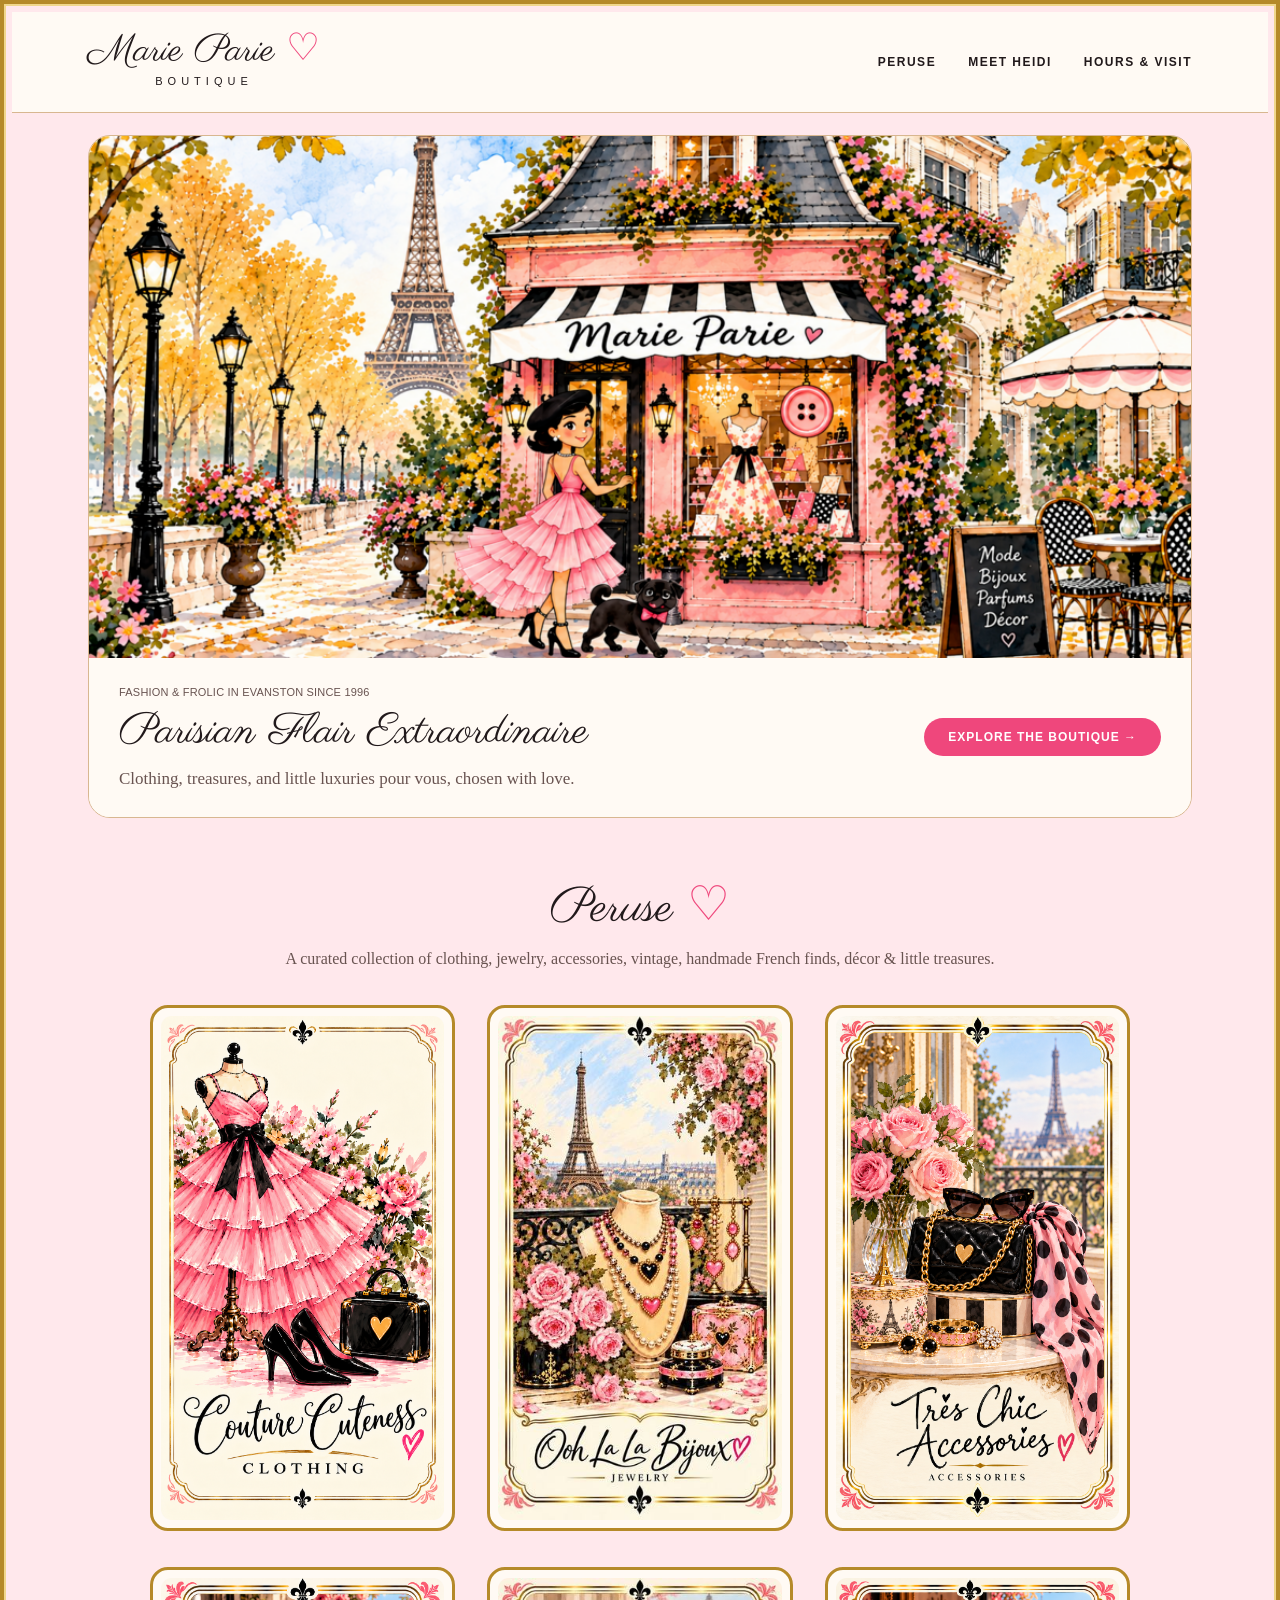
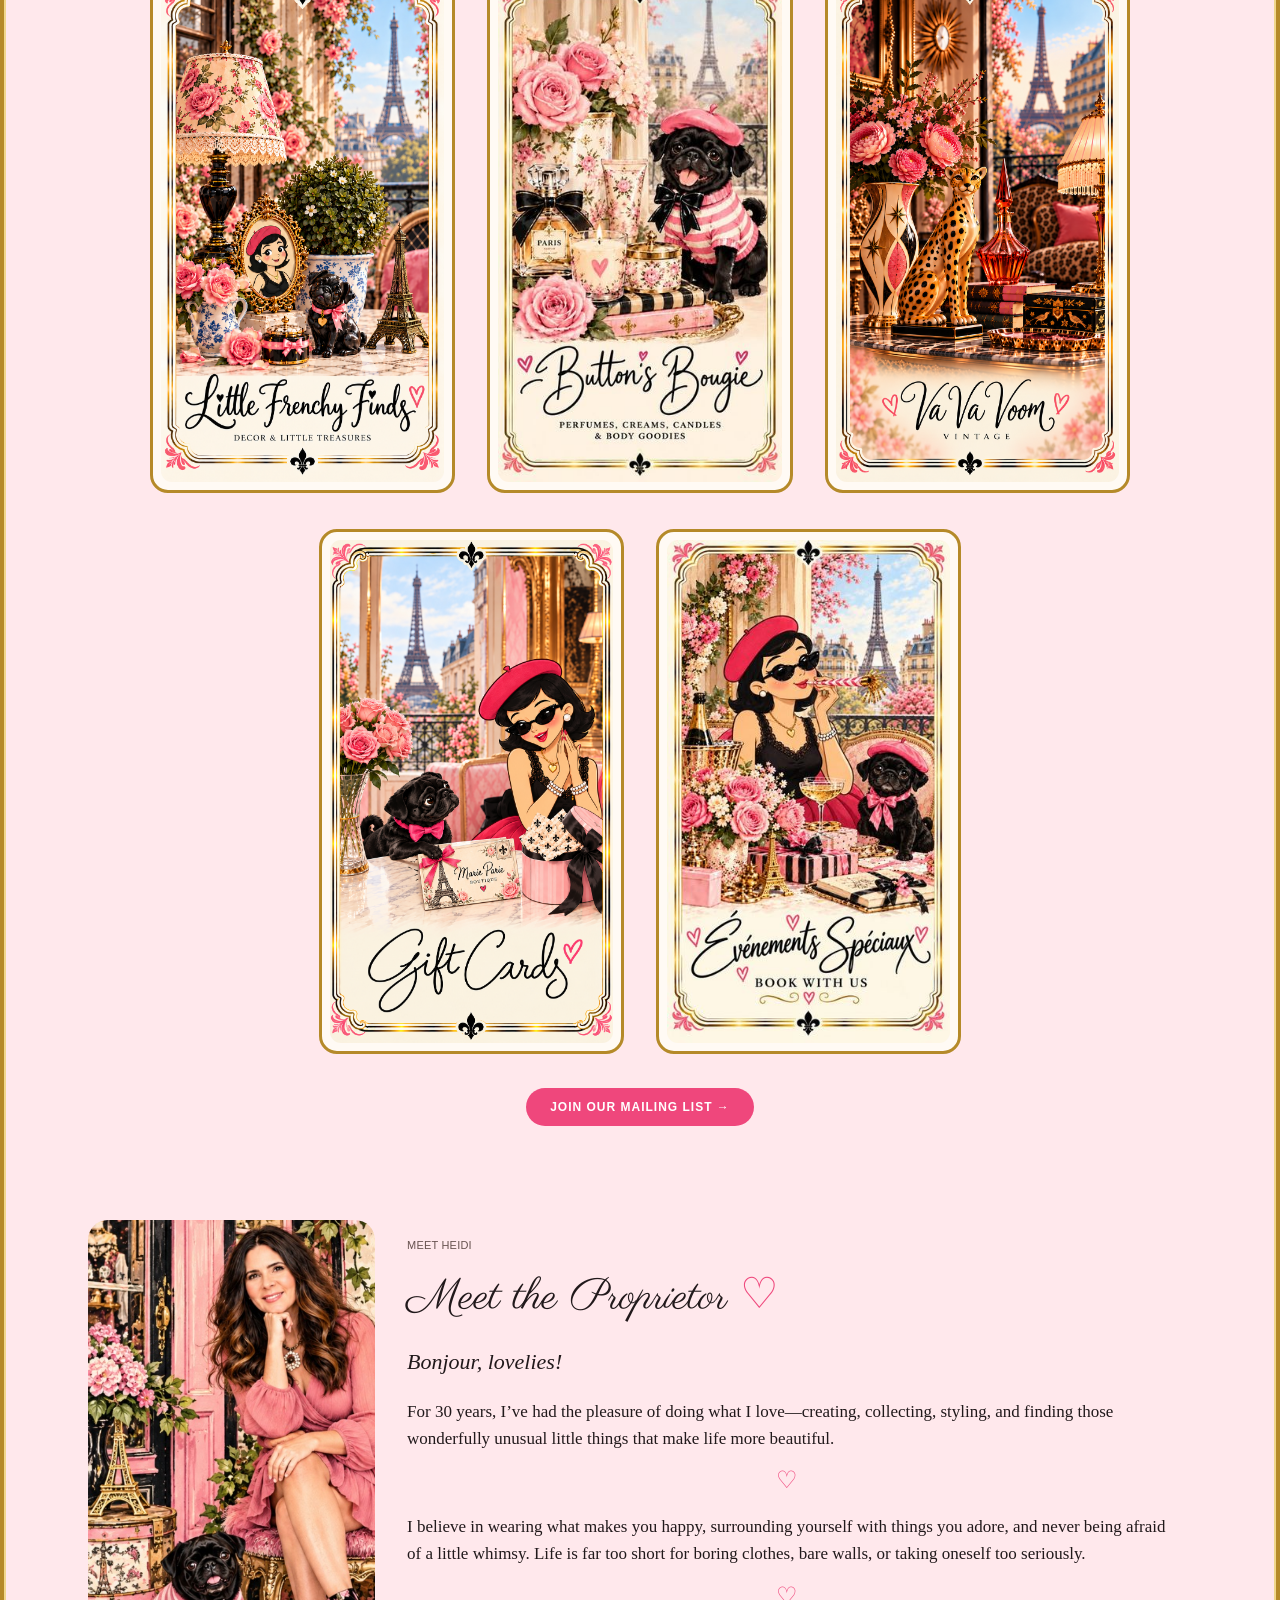
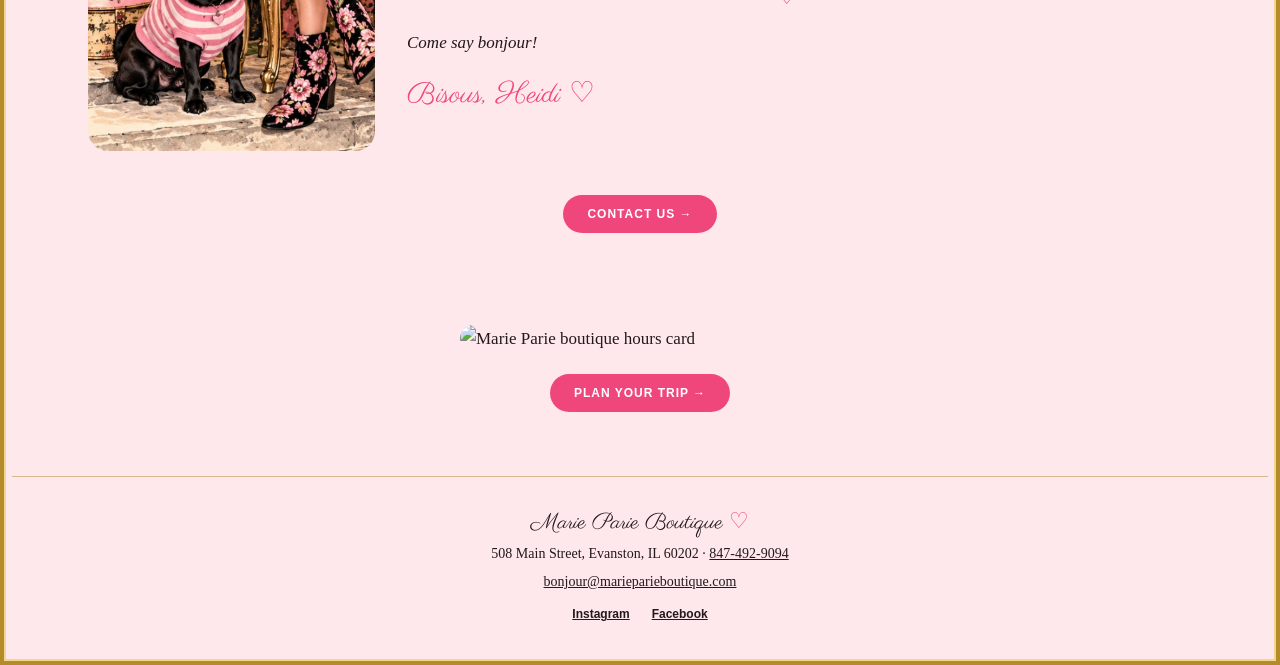
==== commit 50124ca3: "used correct hero images and resized to reduce size" ====
--- a/index.html
+++ b/index.html
@@ -13,7 +13,7 @@
 <script type="application/ld+json">{"@context":"https://schema.org","@graph":[{"@type":"ClothingStore","@id":"https://marie-parie-cefcbdbud6f0gncq.westus3-01.azurewebsites.net/#boutique","name":"Marie Parie Boutique","url":"https://marie-parie-cefcbdbud6f0gncq.westus3-01.azurewebsites.net/","image":"https://marie-parie-cefcbdbud6f0gncq.westus3-01.azurewebsites.net/assets/marie-parie-social.jpg","description":"Discover Parisian-inspired clothing, jewelry, vintage finds, French gifts and private gatherings at Marie Parie Boutique, 508 Main Street in Evanston, Illinois.","telephone":"+1-847-492-9094","email":"bonjour@marieparieboutique.com","address":{"@type":"PostalAddress","streetAddress":"508 Main Street","addressLocality":"Evanston","addressRegion":"IL","postalCode":"60202","addressCountry":"US"},"openingHoursSpecification":[{"@type":"OpeningHoursSpecification","dayOfWeek":["Tuesday","Wednesday","Thursday","Friday"],"opens":"11:00","closes":"18:00"},{"@type":"OpeningHoursSpecification","dayOfWeek":["Saturday","Sunday"],"opens":"11:00","closes":"17:00"}]},{"@type":"WebSite","@id":"https://marie-parie-cefcbdbud6f0gncq.westus3-01.azurewebsites.net/#website","name":"Marie Parie Boutique","url":"https://marie-parie-cefcbdbud6f0gncq.westus3-01.azurewebsites.net/","publisher":{"@id":"https://marie-parie-cefcbdbud6f0gncq.westus3-01.azurewebsites.net/#boutique"}}]}</script>
 <link rel="stylesheet" href="issue11.css"></head><body>
 <a class="skip" href="#main">Skip to content</a><header class="site-header"><nav class="nav" aria-label="Main navigation"><a class="logo" href="#"><strong>Marie Parie <span class="heart">♡</span></strong><small>BOUTIQUE</small></a><div class="nav-links"><a href="#shop">PERUSE</a><a href="#heidi">MEET HEIDI</a><a href="#visit">HOURS &amp; VISIT</a></div></nav></header><main id="main">
-<section class="hero" aria-labelledby="hero-title"><div class="hero-scene"><img src="assets/marie-parie-social.jpg" fetchpriority="high" decoding="async" alt="Pink Parisian storefront framed by flowers, with a striped awning, Eiffel Tower, and Marie Parie walking Button"></div><div class="hero-caption"><div><p class="eyebrow">Fashion &amp; Frolic in Evanston since 1996</p><h1 id="hero-title">Parisian Flair Extraordinaire</h1><p>Clothing, treasures, and little luxuries pour vous, chosen with love.</p></div><a class="pill" href="#shop">EXPLORE THE BOUTIQUE →</a></div></section>
+<section class="hero" aria-labelledby="hero-title"><div class="hero-scene"><img src="assets/hero-storefront.png" fetchpriority="high" decoding="async" alt="Pink Parisian storefront framed by flowers, with a striped awning, Eiffel Tower, and Marie Parie walking Button"></div><div class="hero-caption"><div><p class="eyebrow">Fashion &amp; Frolic in Evanston since 1996</p><h1 id="hero-title">Parisian Flair Extraordinaire</h1><p>Clothing, treasures, and little luxuries pour vous, chosen with love.</p></div><a class="pill" href="#shop">EXPLORE THE BOUTIQUE →</a></div></section>
 <section id="shop" class="shop-section"><div class="section-title"><h2>Peruse <span class="heart">♡</span></h2><p>A curated collection of clothing, jewelry, accessories, vintage, handmade French finds, décor &amp; little treasures.</p></div><div class="merchandise">
 <a class="category" href="#category-clothing" data-category="clothing"><div class="card-title"><h3>Couture Cuteness</h3><p>Clothing</p></div><img src="assets/peruse-couture-cuteness.png" alt="Couture Cuteness — clothing"></a>
 <a class="category" href="#category-jewelry" data-category="jewelry"><div class="card-title"><h3>Ooh La La Bijoux</h3><p>Jewelry</p></div><img src="assets/peruse-ooh-la-la-bijoux-new.jpg" alt="Ooh La La Bijoux — jewelry"></a>
